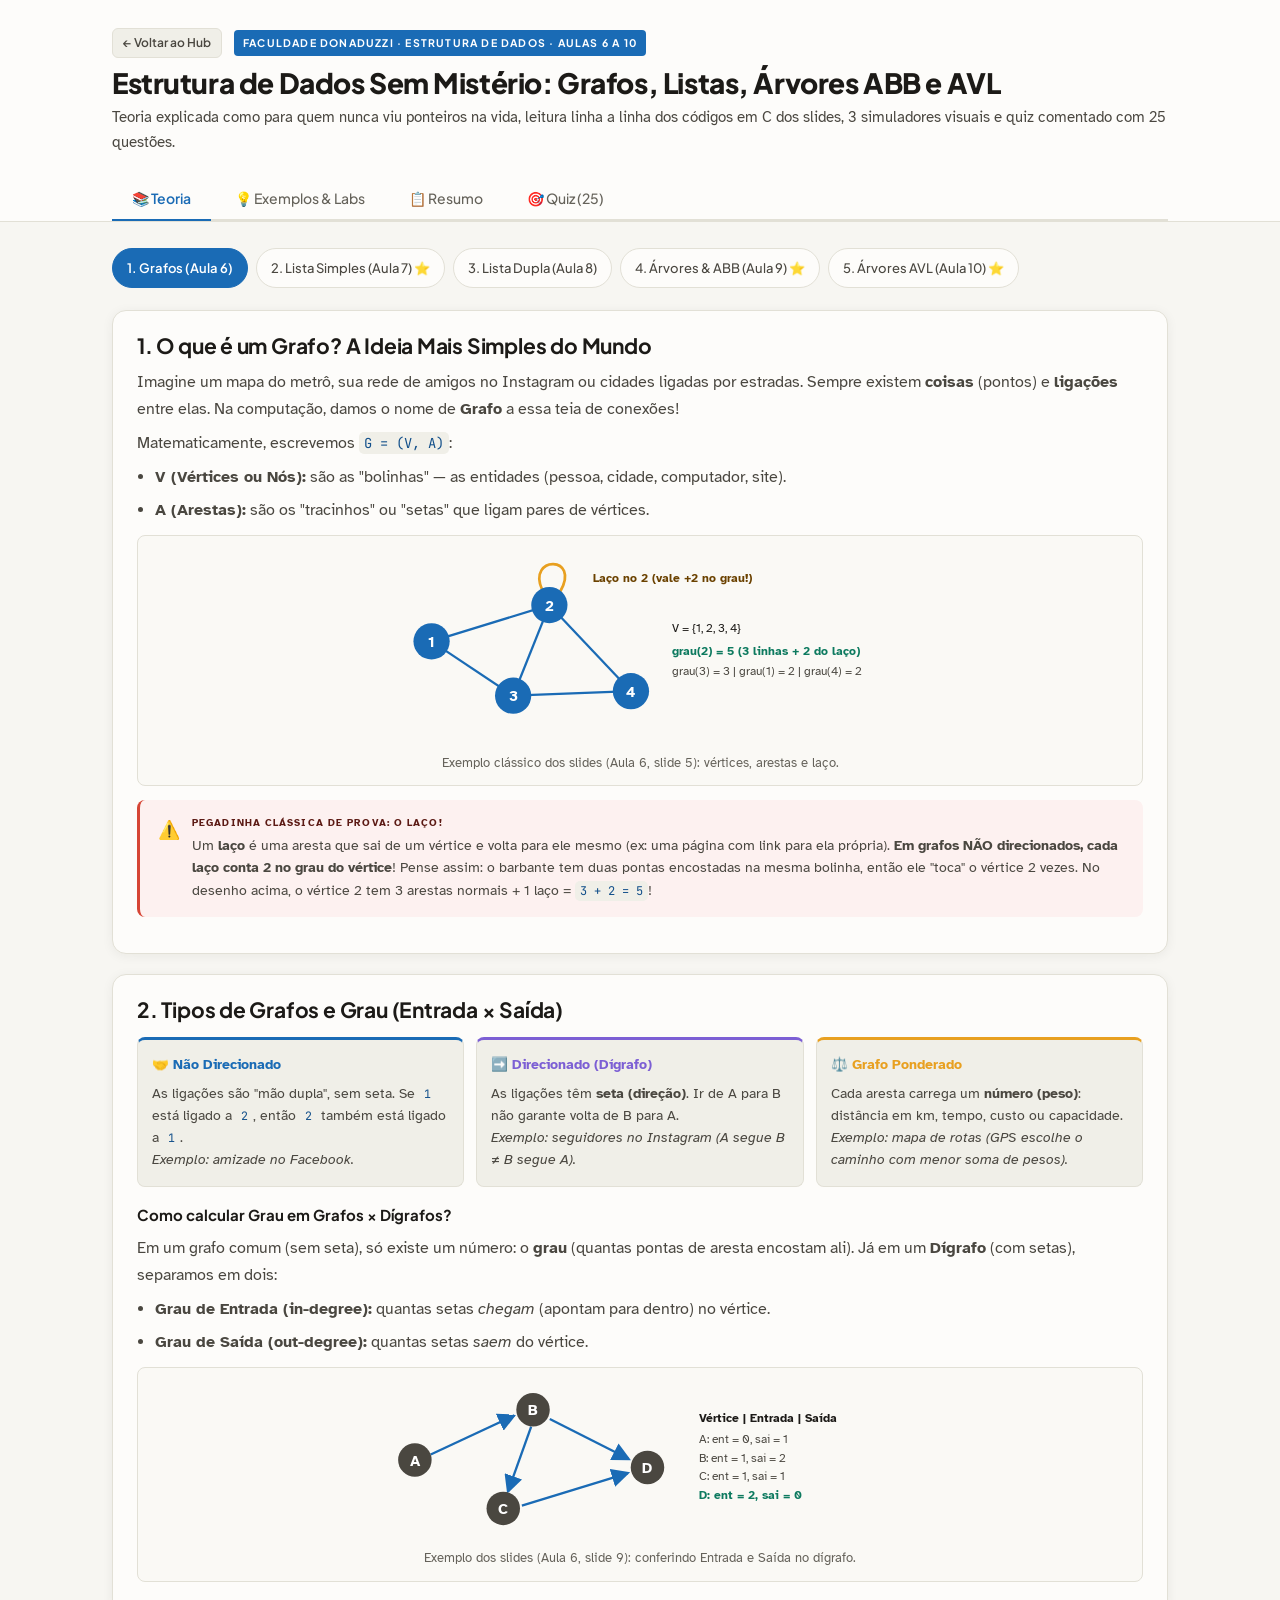
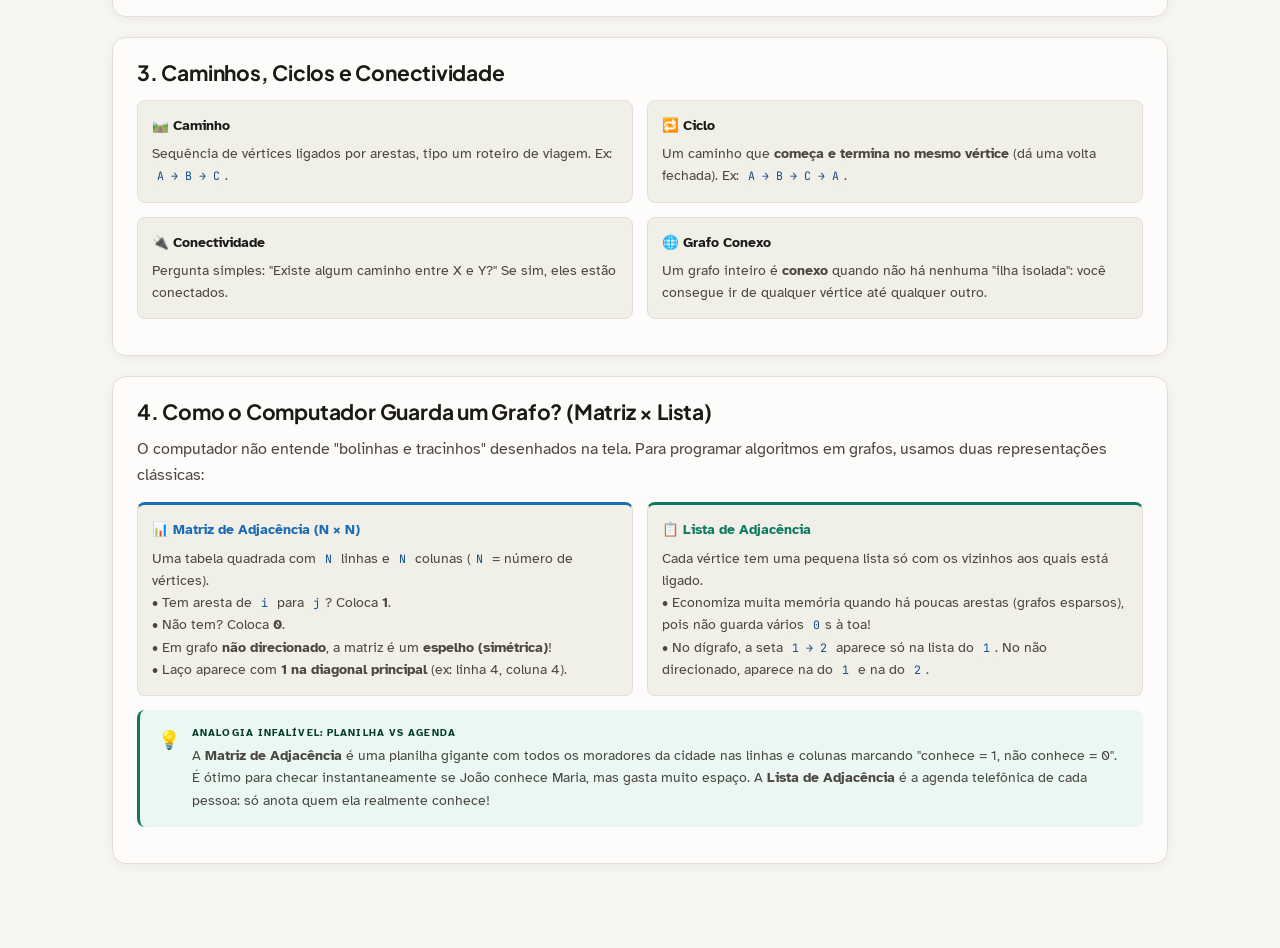
==== disciplinas/estrutura-de-dados.html @ 8c09e822 "Subindo o site" ====
<!doctype html>
<html lang="pt-BR">
  <head>
    <meta charset="UTF-8" />
    <meta name="viewport" content="width=device-width, initial-scale=1.0" />
    <title>Estrutura de Dados — Guia Completo para Prova</title>
    <link
      href="https://fonts.googleapis.com/css2?family=Atkinson+Hyperlegible:ital,wght@0,400;0,700;1,400;1,700&family=JetBrains+Mono:wght@400;500;600&family=Plus+Jakarta+Sans:wght@500;600;700;800&display=swap"
      rel="stylesheet"
    />
    <link rel="stylesheet" href="../assets/css/study-guide.css" />
  </head>
  <body data-lang="c">
    <div class="topbar">
      <div class="header">
        <div class="header-top-row">
          <a class="hub-back" href="../index.html">← Voltar ao Hub</a>
          <div class="header-tag">Faculdade Donaduzzi · Estrutura de Dados · Aulas 6 a 10</div>
        </div>
        <h1>Estrutura de Dados Sem Mistério: Grafos, Listas, Árvores ABB e AVL</h1>
        <p>
          Teoria explicada como para quem nunca viu ponteiros na vida, leitura linha a linha dos códigos em C dos
          slides, 3 simuladores visuais e quiz comentado com 25 questões.
        </p>
      </div>

      <div class="nav-container">
        <nav class="tabs" role="tablist">
          <button class="tab-btn active" onclick="showTab('teoria', this)">📚 Teoria</button>
          <button class="tab-btn" onclick="showTab('exemplos', this)">💡 Exemplos &amp; Labs</button>
          <button class="tab-btn" onclick="showTab('resumo', this)">📋 Resumo</button>
          <button class="tab-btn" onclick="showTab('quiz', this)">🎯 Quiz (25)</button>
        </nav>
      </div>
    </div>

    <div class="container">
      <!-- =================== ABA 1: TEORIA =================== -->
      <div id="teoria" class="tab-panel active">
        <div class="subtabs" id="teoria-subtabs">
          <button class="subtab-btn active" onclick="showSubtab('teoria', 't-grafos', this)">
            1. Grafos (Aula 6)
          </button>
          <button class="subtab-btn" onclick="showSubtab('teoria', 't-lsl', this)">
            2. Lista Simples (Aula 7) ⭐
          </button>
          <button class="subtab-btn" onclick="showSubtab('teoria', 't-lde', this)">
            3. Lista Dupla (Aula 8)
          </button>
          <button class="subtab-btn" onclick="showSubtab('teoria', 't-abb', this)">
            4. Árvores &amp; ABB (Aula 9) ⭐
          </button>
          <button class="subtab-btn" onclick="showSubtab('teoria', 't-avl', this)">
            5. Árvores AVL (Aula 10) ⭐
          </button>
        </div>

        <!-- ========== SUB 1: GRAFOS (AULA 6) ========== -->
        <div id="t-grafos" class="subpanel active">
          <div class="card">
            <h2>1. O que é um Grafo? A Ideia Mais Simples do Mundo</h2>
            <p>
              Imagine um mapa do metrô, sua rede de amigos no Instagram ou cidades ligadas por estradas. Sempre existem
              <strong>coisas</strong> (pontos) e <strong>ligações</strong> entre elas. Na computação, damos o nome de
              <strong>Grafo</strong> a essa teia de conexões!
            </p>
            <p style="margin-top: 8px">
              Matematicamente, escrevemos <code>G = (V, A)</code>:
            </p>
            <ul>
              <li><strong>V (Vértices ou Nós):</strong> são as "bolinhas" — as entidades (pessoa, cidade, computador, site).</li>
              <li><strong>A (Arestas):</strong> são os "tracinhos" ou "setas" que ligam pares de vértices.</li>
            </ul>

            <div class="diagram-wrap">
              <svg viewBox="0 0 640 210" width="580" aria-label="Exemplo de Grafo com laço">
                <!-- Arestas -->
                <line x1="90" y1="103" x2="220" y2="63" stroke="#1a6bb5" stroke-width="2.5" />
                <line x1="90" y1="103" x2="180" y2="163" stroke="#1a6bb5" stroke-width="2.5" />
                <line x1="220" y1="63" x2="180" y2="163" stroke="#1a6bb5" stroke-width="2.5" />
                <line x1="220" y1="63" x2="310" y2="158" stroke="#1a6bb5" stroke-width="2.5" />
                <line x1="180" y1="163" x2="310" y2="158" stroke="#1a6bb5" stroke-width="2.5" />
                <!-- Laço no vértice 2 -->
                <path d="M 212 46 C 195 8, 255 8, 232 48" fill="none" stroke="#e8a020" stroke-width="3" />
                <!-- Nós -->
                <circle cx="90" cy="103" r="20" fill="#1a6bb5" />
                <text x="90" y="109" text-anchor="middle" fill="#fff" font-weight="bold" font-size="16">1</text>

                <circle cx="220" cy="63" r="20" fill="#1a6bb5" />
                <text x="220" y="69" text-anchor="middle" fill="#fff" font-weight="bold" font-size="16">2</text>

                <circle cx="180" cy="163" r="20" fill="#1a6bb5" />
                <text x="180" y="169" text-anchor="middle" fill="#fff" font-weight="bold" font-size="16">3</text>

                <circle cx="310" cy="158" r="20" fill="#1a6bb5" />
                <text x="310" y="164" text-anchor="middle" fill="#fff" font-weight="bold" font-size="16">4</text>

                <!-- Anotações -->
                <text x="268" y="38" fill="#6b4200" font-size="13" font-weight="bold">Laço no 2 (vale +2 no grau!)</text>
                <text x="355" y="93" fill="#1c1a17" font-size="13">V = {1, 2, 3, 4}</text>
                <text x="355" y="118" fill="#0d7a5f" font-size="13" font-weight="bold">grau(2) = 5 (3 linhas + 2 do laço)</text>
                <text x="355" y="140" fill="#4a4740" font-size="13">grau(3) = 3 | grau(1) = 2 | grau(4) = 2</text>
              </svg>
              <div class="diagram-caption">Exemplo clássico dos slides (Aula 6, slide 5): vértices, arestas e laço.</div>
            </div>

            <div class="box box-pegadinha">
              <div class="box-icon">⚠️</div>
              <div class="box-content">
                <div class="box-label">Pegadinha clássica de prova: O Laço!</div>
                <p>
                  Um <strong>laço</strong> é uma aresta que sai de um vértice e volta para ele mesmo (ex: uma página com
                  link para ela própria). <strong>Em grafos NÃO direcionados, cada laço conta 2 no grau do vértice</strong>!
                  Pense assim: o barbante tem duas pontas encostadas na mesma bolinha, então ele "toca" o vértice 2 vezes.
                  No desenho acima, o vértice 2 tem 3 arestas normais + 1 laço = <code>3 + 2 = 5</code>!
                </p>
              </div>
            </div>
          </div>

          <div class="card">
            <h2>2. Tipos de Grafos e Grau (Entrada × Saída)</h2>
            <div class="grid-3">
              <div class="mini-card" style="border-top: 3px solid var(--blue)">
                <h4 style="color: var(--blue)">🤝 Não Direcionado</h4>
                <p>
                  As ligações são "mão dupla", sem seta. Se <code>1</code> está ligado a <code>2</code>, então
                  <code>2</code> também está ligado a <code>1</code>.<br />
                  <em>Exemplo: amizade no Facebook.</em>
                </p>
              </div>
              <div class="mini-card" style="border-top: 3px solid var(--purple)">
                <h4 style="color: var(--purple)">➡️ Direcionado (Dígrafo)</h4>
                <p>
                  As ligações têm <strong>seta (direção)</strong>. Ir de A para B não garante volta de B para A.<br />
                  <em>Exemplo: seguidores no Instagram (A segue B ≠ B segue A).</em>
                </p>
              </div>
              <div class="mini-card" style="border-top: 3px solid var(--amber)">
                <h4 style="color: var(--amber)">⚖️ Grafo Ponderado</h4>
                <p>
                  Cada aresta carrega um <strong>número (peso)</strong>: distância em km, tempo, custo ou capacidade.<br />
                  <em>Exemplo: mapa de rotas (GPS escolhe o caminho com menor soma de pesos).</em>
                </p>
              </div>
            </div>

            <h3>Como calcular Grau em Grafos × Dígrafos?</h3>
            <p>
              Em um grafo comum (sem seta), só existe um número: o <strong>grau</strong> (quantas pontas de aresta encostam ali).
              Já em um <strong>Dígrafo</strong> (com setas), separamos em dois:
            </p>
            <ul>
              <li><strong>Grau de Entrada (in-degree):</strong> quantas setas <em>chegam</em> (apontam para dentro) no vértice.</li>
              <li><strong>Grau de Saída (out-degree):</strong> quantas setas <em>saem</em> do vértice.</li>
            </ul>

            <div class="diagram-wrap">
              <svg viewBox="0 0 575 165" width="535" aria-label="Dígrafo com grau de entrada e saída">
                <defs>
                  <marker id="arr" markerWidth="8" markerHeight="8" refX="7" refY="4" orient="auto">
                    <path d="M0,0 L8,4 L0,8 z" fill="#1a6bb5" />
                  </marker>
                </defs>
                <line x1="62" y1="80" x2="152" y2="38" stroke="#1a6bb5" stroke-width="2.5" marker-end="url(#arr)" />
                <line x1="170" y1="50" x2="145" y2="120" stroke="#1a6bb5" stroke-width="2.5" marker-end="url(#arr)" />
                <line x1="190" y1="42" x2="275" y2="85" stroke="#1a6bb5" stroke-width="2.5" marker-end="url(#arr)" />
                <line x1="160" y1="135" x2="274" y2="100" stroke="#1a6bb5" stroke-width="2.5" marker-end="url(#arr)" />

                <circle cx="45" cy="86" r="18" fill="#4a4740" />
                <text x="45" y="92" text-anchor="middle" fill="#fff" font-weight="bold">A</text>
                <circle cx="172" cy="32" r="18" fill="#4a4740" />
                <text x="172" y="38" text-anchor="middle" fill="#fff" font-weight="bold">B</text>
                <circle cx="140" cy="138" r="18" fill="#4a4740" />
                <text x="140" y="144" text-anchor="middle" fill="#fff" font-weight="bold">C</text>
                <circle cx="295" cy="94" r="18" fill="#4a4740" />
                <text x="295" y="100" text-anchor="middle" fill="#fff" font-weight="bold">D</text>

                <text x="350" y="45" font-size="13" font-weight="bold" fill="#1c1a17">Vértice | Entrada | Saída</text>
                <text x="350" y="68" font-size="13" fill="#4a4740">A: ent = 0, sai = 1</text>
                <text x="350" y="88" font-size="13" fill="#4a4740">B: ent = 1, sai = 2</text>
                <text x="350" y="108" font-size="13" fill="#4a4740">C: ent = 1, sai = 1</text>
                <text x="350" y="128" font-size="13" fill="#0d7a5f" font-weight="bold">D: ent = 2, sai = 0</text>
              </svg>
              <div class="diagram-caption">Exemplo dos slides (Aula 6, slide 9): conferindo Entrada e Saída no dígrafo.</div>
            </div>
          </div>

          <div class="card">
            <h2>3. Caminhos, Ciclos e Conectividade</h2>
            <div class="grid-2">
              <div class="mini-card">
                <h4>🛤️ Caminho</h4>
                <p>Sequência de vértices ligados por arestas, tipo um roteiro de viagem. Ex: <code>A → B → C</code>.</p>
              </div>
              <div class="mini-card">
                <h4>🔁 Ciclo</h4>
                <p>Um caminho que <strong>começa e termina no mesmo vértice</strong> (dá uma volta fechada). Ex: <code>A → B → C → A</code>.</p>
              </div>
              <div class="mini-card">
                <h4>🔌 Conectividade</h4>
                <p>Pergunta simples: "Existe algum caminho entre X e Y?" Se sim, eles estão conectados.</p>
              </div>
              <div class="mini-card">
                <h4>🌐 Grafo Conexo</h4>
                <p>Um grafo inteiro é <strong>conexo</strong> quando não há nenhuma "ilha isolada": você consegue ir de qualquer vértice até qualquer outro.</p>
              </div>
            </div>
          </div>

          <div class="card">
            <h2>4. Como o Computador Guarda um Grafo? (Matriz × Lista)</h2>
            <p>
              O computador não entende "bolinhas e tracinhos" desenhados na tela. Para programar algoritmos em grafos,
              usamos duas representações clássicas:
            </p>

            <div class="grid-2">
              <div class="mini-card" style="border-top: 3px solid var(--blue)">
                <h4 style="color: var(--blue)">📊 Matriz de Adjacência (N × N)</h4>
                <p>
                  Uma tabela quadrada com <code>N</code> linhas e <code>N</code> colunas (<code>N</code> = número de vértices).<br />
                  • Tem aresta de <code>i</code> para <code>j</code>? Coloca <strong>1</strong>.<br />
                  • Não tem? Coloca <strong>0</strong>.<br />
                  • Em grafo <strong>não direcionado</strong>, a matriz é um <strong>espelho (simétrica)</strong>!<br />
                  • Laço aparece com <strong>1 na diagonal principal</strong> (ex: linha 4, coluna 4).
                </p>
              </div>
              <div class="mini-card" style="border-top: 3px solid var(--green)">
                <h4 style="color: var(--green)">📋 Lista de Adjacência</h4>
                <p>
                  Cada vértice tem uma pequena lista só com os vizinhos aos quais está ligado.<br />
                  • Economiza muita memória quando há poucas arestas (grafos esparsos), pois não guarda vários <code>0</code>s à toa!<br />
                  • No dígrafo, a seta <code>1 → 2</code> aparece só na lista do <code>1</code>. No não direcionado, aparece na do <code>1</code> e na do <code>2</code>.
                </p>
              </div>
            </div>

            <div class="box box-analogia">
              <div class="box-icon">💡</div>
              <div class="box-content">
                <div class="box-label">Analogia infalível: Planilha vs Agenda</div>
                <p>
                  A <strong>Matriz de Adjacência</strong> é uma planilha gigante com todos os moradores da cidade nas linhas
                  e colunas marcando "conhece = 1, não conhece = 0". É ótimo para checar instantaneamente se João conhece Maria,
                  mas gasta muito espaço. A <strong>Lista de Adjacência</strong> é a agenda telefônica de cada pessoa: só anota
                  quem ela realmente conhece!
                </p>
              </div>
            </div>
          </div>
        </div>

        <!-- ========== SUB 2: LISTA SIMPLES (AULA 7) ========== -->
        <div id="t-lsl" class="subpanel">
          <div class="card">
            <h2>1. Por que não usar apenas Vetores?</h2>
            <p>
              Um <strong>vetor (array)</strong> é como uma fileira de cadeiras numeradas e coladas no cinema: você acessa
              a cadeira 50 instantaneamente (<code>O(1)</code>), mas se quiser enfiar alguém no meio ou a sala lotar, tem que
              empurrar todo mundo ou mudar a turma toda de sala!
            </p>
            <p style="margin-top: 8px">
              A <strong>Lista Simplesmente Encadeada (LSL)</strong> é como uma <strong>caça ao tesouro</strong>: cada pista
              (<strong>nó</strong>) fica em qualquer lugar da memória, guarda um valor (<code>dado</code>) e o endereço
              (<code>prox</code>) de onde está a próxima pista!
            </p>

            <div class="box box-conceito">
              <div class="box-icon">📌</div>
              <div class="box-content">
                <div class="box-label">Regra de Ouro da LSL</div>
                <p>
                  • <code>head</code> <strong>NÃO é um nó</strong>! Ele é só uma variável ponteiro que guarda o endereço do 1º nó (ou <code>NULL</code> se a lista está vazia).<br />
                  • O último nó da lista sempre aponta para <code>NULL</code> (sinal de "acabou a lista!").<br />
                  • Não existe índice <code>lista[3]</code>! Para chegar no 4º item, você precisa caminhar a partir do <code>head</code>.
                </p>
              </div>
            </div>
          </div>

          <div class="card">
            <h2>2. Lendo o Código em C Sem Medo (Ponteiros, <code>-&gt;</code> e <code>No**</code>)</h2>
            <p>
              Na prova você precisa <strong>entender o que o código C faz</strong>. Guarde apenas 3 símbolos que resolvem 90% das questões:
            </p>
            <ul>
              <li><code>No* p</code>: "<code>p</code> guarda um endereço de memória de um Nó".</li>
              <li><code>p-&gt;dado</code>: "vá até o nó onde <code>p</code> aponta e pegue o campo <code>dado</code>" (a setinha substitui <code>(*p).dado</code>).</li>
              <li><code>No** headRef</code>: "ponteiro para o ponteiro <code>head</code>". Usamos <code>No**</code> quando a função precisa <strong>mudar quem é o primeiro nó da lista</strong> lá no <code>main()</code> (ex: inserir ou remover no início). Dentro da função, <code>*headRef</code> significa "o <code>head</code> original"!</li>
            </ul>

            <h3>Estrutura do Nó e Criação Dinâmica</h3>
            <pre class="code-block"><code>typedef struct No {
    int dado;          // Informação guardada no nó
    struct No* prox;   // Endereço do próximo nó (ou NULL)
} No;

No* criaNo(int valor) {
    No* novo = malloc(sizeof(No)); // Pede memória do tamanho de 1 Nó
    if (novo == NULL) {            // Sempre checar se o malloc falhou!
        perror("malloc falhou");
        exit(EXIT_FAILURE);
    }
    novo->dado = valor;
    novo->prox = NULL;             // Nasce solteiro (sem próximo)
    return novo;
}</code></pre>
          </div>

          <div class="card">
            <h2>3. Inserções na LSL (Início, Fim, Posição e Ordenada)</h2>

            <h3>A) Inserir no Início — <code>O(1)</code></h3>
            <pre class="code-block"><code>void insereInicio(No** headRef, int valor) {
    No* novo = criaNo(valor);
    novo->prox = *headRef; // 1º: o novo aponta para o antigo primeiro
    *headRef = novo;       // 2º: o head passa a apontar para o novo
}</code></pre>
            <div class="box box-pegadinha">
              <div class="box-icon">⚠️</div>
              <div class="box-content">
                <div class="box-label">Pegadinha da ordem das linhas!</div>
                <p>
                  E se você inverter e fizer <code>*headRef = novo;</code> antes? Você <strong>perde para sempre a referência</strong>
                  do restante da lista (vira vazamento de memória e <code>novo->prox</code> aponta para si mesmo!). Lembre do lema:
                  <strong>"Primeiro segura a frente, depois solta atrás"</strong>.
                </p>
              </div>
            </div>

            <h3>B) Inserir no Fim — <code>O(n)</code></h3>
            <pre class="code-block"><code>void insereFim(No** headRef, int valor) {
    No* novo = criaNo(valor);
    if (*headRef == NULL) {    // Caso 1: lista vazia -> novo vira o 1º!
        *headRef = novo;
        return;
    }
    No* aux = *headRef;        // Caso 2: começa no head e anda...
    while (aux->prox != NULL) { // ...até o ÚLTIMO nó (cujo prox é NULL)
        aux = aux->prox;
    }
    aux->prox = novo;          // Último nó passa a apontar para o novo
}</code></pre>
            <p>
              <em>Por que custa <code>O(n)</code>?</em> Porque em lista simples sem ponteiro de cauda (<code>tail</code>),
              temos que caminhar nó por nó até achar quem tem <code>prox == NULL</code>.
            </p>

            <h3>C) Inserir em Posição Específica e Inserção Ordenada</h3>
            <pre class="code-block"><code>// Inserção Ordenada (lista crescente) — O(n)
void insereOrdenado(No** headRef, int valor) {
    No* novo = criaNo(valor);
    if (*headRef == NULL || valor &lt; (*headRef)->dado) {
        novo->prox = *headRef; // Entra logo no começo
        *headRef = novo;
        return;
    }
    No* aux = *headRef;
    while (aux->prox != NULL && aux->prox->dado &lt; valor) {
        aux = aux->prox; // Para ANTES do primeiro nó maior ou igual a valor
    }
    novo->prox = aux->prox; // Primeiro preserva a frente!
    aux->prox = novo;       // Depois encaixa atrás!
}</code></pre>
          </div>

          <div class="card">
            <h2>4. Busca, Impressão, Remoções e Destruição (<code>free</code>)</h2>

            <div class="grid-2">
              <div class="mini-card">
                <h4>🔍 Busca e Impressão — <code>O(n)</code></h4>
                <pre class="code-block"><code>No* busca(No* head, int valor) {
    No* aux = head;
    while (aux != NULL) {
        if (aux->dado == valor) return aux;
        aux = aux->prox;
    }
    return NULL; // Não encontrou
}</code></pre>
                <p>Note que <code>busca</code> e <code>imprime(const No* head)</code> usam só <code>No*</code> (1 asterisco), porque não mudam quem é o <code>head</code>!</p>
              </div>

              <div class="mini-card">
                <h4>🧹 Destruição (Evitar Memory Leak!)</h4>
                <pre class="code-block"><code>void destroi(No** headRef) {
    No* atual = *headRef;
    while (atual != NULL) {
        No* proximo = atual->prox; // Salva antes!
        free(atual);
        atual = proximo;
    }
    *headRef = NULL; // Lista volta a ficar vazia
}</code></pre>
                <p>Se der <code>free(atual)</code> antes de salvar <code>atual->prox</code>, ocorre o erro grave <strong>use-after-free</strong>!</p>
              </div>
            </div>

            <h3>As 3 Remoções da LSL (Leia com atenção!)</h3>
            <pre class="code-block"><code>// 1. Remover do Início — O(1)
void removeInicio(No** headRef) {
    if (*headRef == NULL) return;   // Lista vazia
    No* temp = *headRef;            // Guarda para dar free depois
    *headRef = (*headRef)->prox;    // Head pula para o 2º nó
    free(temp);
}

// 2. Remover do Fim — O(n)
void removeFim(No** headRef) {
    if (*headRef == NULL) return;
    if ((*headRef)->prox == NULL) { // Caso especial: só 1 nó!
        free(*headRef);
        *headRef = NULL;
        return;
    }
    No* aux = *headRef;
    while (aux->prox->prox != NULL) { // PARA NO PENÚLTIMO!
        aux = aux->prox;
    }
    free(aux->prox);                // Libera o último
    aux->prox = NULL;               // Penúltimo vira o novo último
}

// 3. Remover por Valor — O(n)
void removeValor(No** headRef, int valor) {
    if (*headRef == NULL) return;
    if ((*headRef)->dado == valor) { removeInicio(headRef); return; }
    No* aux = *headRef;
    while (aux->prox != NULL && aux->prox->dado != valor) {
        aux = aux->prox; // Para no nó ANTERIOR ao alvo
    }
    if (aux->prox == NULL) return;  // Valor não encontrado
    No* temp = aux->prox;           // Nó a remover
    aux->prox = temp->prox;         // "Pula" o nó removido
    free(temp);
}</code></pre>

            <div class="box box-dica">
              <div class="box-icon">🧠</div>
              <div class="box-content">
                <div class="box-label">Por que <code>removeFim</code> usa <code>aux-&gt;prox-&gt;prox != NULL</code>?</div>
                <p>
                  Porque na LSL só olhamos para frente! Se você parar no último nó e der <code>free</code> nele, o nó
                  anterior fica apontando para um endereço fantasma (lixo). Parando no <strong>penúltimo</strong>, você
                  apaga o próximo (<code>free(aux-&gt;prox)</code>) e fecha a lista com <code>aux-&gt;prox = NULL;</code>!
                </p>
              </div>
            </div>
          </div>
        </div>

        <!-- ========== SUB 3: LISTA DUPLA (AULA 8) ========== -->
        <div id="t-lde" class="subpanel">
          <div class="card">
            <h2>1. Lista Duplamente Encadeada (LDE / LDL): Mão Dupla!</h2>
            <p>
              Na Lista Simples, você só anda para frente — é como um trem onde cada vagão só sabe qual é o vagão de trás,
              nunca o da frente. Na <strong>Lista Duplamente Encadeada</strong>, cada nó tem <strong>dois ponteiros</strong>:
              <code>ant</code> (anterior) e <code>prox</code> (próximo). Agora dá para ir e voltar!
            </p>
            <p style="margin-top: 8px">
              Além disso, nos slides da Aula 8 usamos uma <code>struct Lista</code> (um "painel de controle") que guarda
              os dois extremos (<code>ini</code> e <code>fim</code>) e o contador <code>n</code>!
            </p>

            <div class="grid-2">
              <div class="mini-card">
                <h4>🧱 Estrutura do Nó</h4>
                <pre class="code-block"><code>typedef struct No {
    int dado;
    struct No* ant;  // ponteiro p/ anterior
    struct No* prox; // ponteiro p/ próximo
} No;</code></pre>
                <p>Primeiro nó tem <code>ant = NULL</code>. Último nó tem <code>prox = NULL</code>.</p>
              </div>
              <div class="mini-card">
                <h4>🎛️ Estrutura Descritora da Lista</h4>
                <pre class="code-block"><code>typedef struct {
    No* ini; // primeiro elemento
    No* fim; // último elemento
    int n;   // quantidade de nós
} Lista;</code></pre>
                <p>Com <code>fim</code> guardado, inserir e remover no final também viram <code>O(1)</code>!</p>
              </div>
            </div>

            <div class="box box-analogia">
              <div class="box-icon">🎵</div>
              <div class="box-content">
                <div class="box-label">Aplicações Reais que Caem na Prova</div>
                <p>
                  • <strong>Botões Desfazer / Refazer (Ctrl+Z / Ctrl+Y)</strong> em editores de texto.<br />
                  • <strong>Histórico do navegador</strong> (botões Voltar e Avançar).<br />
                  • <strong>Playlists de música</strong> (próxima faixa / faixa anterior).<br />
                  • <strong>LRU Cache</strong> (cache dos itens menos recentemente usados).
                </p>
              </div>
            </div>
          </div>

          <div class="card">
            <h2>2. Criação, Inserção no Início e Inserção no Fim</h2>
            <pre class="code-block"><code>Lista* criaLista() {
    Lista* L = malloc(sizeof(Lista));
    if (L == NULL) { perror("Falha ao criar lista"); exit(EXIT_FAILURE); }
    L->ini = L->fim = NULL;
    L->n = 0;
    return L;
}

void insereInicio(Lista* L, int valor) {
    No* novo = malloc(sizeof(No));
    novo->dado = valor;
    novo->ant = NULL;
    novo->prox = L->ini;      // Aponta para o antigo primeiro
    if (L->ini != NULL)       // Se a lista NÃO estava vazia...
        L->ini->ant = novo;   // ...o antigo primeiro aponta de volta p/ novo!
    else
        L->fim = novo;        // Se estava vazia, fim também é o novo!
    L->ini = novo;
    L->n++;
}

void insereFim(Lista* L, int valor) {
    No* novo = malloc(sizeof(No));
    novo->dado = valor;
    novo->prox = NULL;
    novo->ant = L->fim;       // Aponta para trás (antigo último)
    if (L->fim != NULL)       // Se a lista NÃO estava vazia...
        L->fim->prox = novo;  // ...antigo último aponta p/ frente (novo)!
    else
        L->ini = novo;        // Se estava vazia, ini também é o novo!
    L->fim = novo;
    L->n++;
}</code></pre>

            <div class="box box-pegadinha">
              <div class="box-icon">⚠️</div>
              <div class="box-content">
                <div class="box-label">Atenção aos 4 erros mais comuns em LDE!</div>
                <ul>
                  <li><strong>Esquecer de atualizar os dois ponteiros</strong> (<code>ant</code> e <code>prox</code>) — o caminho de ida funciona e o de volta quebra!</li>
                  <li><strong>Esquecer o caso de lista vazia / nó único</strong>: ao inserir o 1º nó, <code>ini</code> e <code>fim</code> devem apontar para ele; ao remover o último restante, ambos devem virar <code>NULL</code>.</li>
                  <li><strong>Não inicializar</strong> a lista (<code>ini = fim = NULL, n = 0</code>) ou acessar memória já liberada.</li>
                  <li><strong>Esquecer de atualizar <code>L-&gt;n</code></strong> (<code>n++</code> ao inserir, <code>n--</code> ao remover).</li>
                </ul>
              </div>
            </div>
          </div>

          <div class="card">
            <h2>3. Casos Especiais, Complexidade e Comparação Geral</h2>
            <div class="grid-2">
              <div class="mini-card">
                <h4>✂️ Remoção no Início × Fim</h4>
                <p>
                  • <strong>Remoção no início:</strong> <code>ini = ini-&gt;prox;</code> (se ainda houver nó, o novo <code>ini-&gt;ant = NULL</code>; se ficou vazia, <code>fim = NULL</code>).<br />
                  • <strong>Remoção no fim:</strong> <code>fim = fim-&gt;ant;</code> (se ainda houver nó, o novo <code>fim-&gt;prox = NULL</code>; se ficou vazia, <code>ini = NULL</code>).<br />
                  • <strong>Nó conhecido no meio:</strong> tendo o ponteiro <code>p</code> do nó, basta fazer <code>p-&gt;ant-&gt;prox = p-&gt;prox</code> e <code>p-&gt;prox-&gt;ant = p-&gt;ant</code> em <code>O(1)</code>!
                </p>
              </div>
              <div class="mini-card">
                <h4>⚖️ Vantagens × Desvantagens</h4>
                <p>
                  <strong>Vantagens:</strong> percorre nos dois sentidos; inserções/remoções nos extremos em <code>O(1)</code>; facilita remover nó no meio.<br />
                  <strong>Desvantagens:</strong> gasta mais memória (2 ponteiros por nó em vez de 1) e exige mais cuidado na atualização dos ponteiros.
                </p>
              </div>
            </div>

            <div class="table-scroll">
              <table class="resumo-table">
                <thead>
                  <tr>
                    <th>Estrutura</th>
                    <th>Direção</th>
                    <th>Memória</th>
                    <th>Inserção (extremo)</th>
                    <th>Busca</th>
                  </tr>
                </thead>
                <tbody>
                  <tr>
                    <td><strong>Vetor</strong></td>
                    <td>Unidirecional</td>
                    <td>Contígua</td>
                    <td><code>O(n)</code> (desloca itens)</td>
                    <td><code>O(1)</code> (por índice)</td>
                  </tr>
                  <tr>
                    <td><strong>Lista Simples (LSL)</strong></td>
                    <td>Unidirecional (<code>prox</code>)</td>
                    <td>Dinâmica</td>
                    <td><code>O(1)</code> no início / <code>O(n)</code> no fim*</td>
                    <td><code>O(n)</code></td>
                  </tr>
                  <tr>
                    <td><strong>Lista Dupla (LDE)</strong></td>
                    <td>Bidirecional (<code>ant</code>, <code>prox</code>)</td>
                    <td>Dinâmica</td>
                    <td><code>O(1)</code> início e fim (com <code>ini/fim</code>)</td>
                    <td><code>O(n)</code></td>
                  </tr>
                </tbody>
              </table>
            </div>
            <p style="font-size: 13px; color: var(--text3)">
              *Na LSL sem ponteiro para cauda, inserir/remover no fim custa <code>O(n)</code>. Na LDE com <code>ini</code> e <code>fim</code>, ambos custam <code>O(1)</code>!
            </p>
          </div>
        </div>

        <!-- ========== SUB 4: ÁRVORES & ABB (AULA 9) ========== -->
        <div id="t-abb" class="subpanel">
          <div class="card">
            <h2>1. O que é uma Árvore? (De Cabeça para Baixo!)</h2>
            <p>
              Listas, Pilhas e Filas são estruturas <strong>lineares</strong> (um item atrás do outro, tipo fila do pão).
              Já uma <strong>Árvore</strong> é uma estrutura <strong>não linear</strong> usada para mostrar <strong>hierarquia</strong>:
              pastas dentro de pastas no Windows, organograma de uma empresa (CEO → Gerentes → Funcionários) ou árvore genealógica.
            </p>
            <p style="margin-top: 8px">
              Na computação, as árvores crescem <strong>de cima para baixo</strong>: a <strong>Raiz</strong> fica no topo e as
              <strong>Folhas</strong> ficam lá embaixo!
            </p>

            <div class="grid-2">
              <div class="mini-card">
                <h4>📖 Vocabulário Essencial</h4>
                <ul>
                  <li><strong>Raiz:</strong> o nó do topo (único nó que não tem pai). Fica no <strong>Nível 0</strong>.</li>
                  <li><strong>Pai / Filho:</strong> ligação direta de cima (pai) para baixo (filho).</li>
                  <li><strong>Folha (terminal):</strong> nó que <strong>não tem filhos</strong> (grau 0).</li>
                  <li><strong>Subárvore:</strong> qualquer filho junto com tudo o que está abaixo dele.</li>
                  <li><strong>Grau de um nó:</strong> quantos filhos ele tem. <strong>Grau da árvore:</strong> o maior grau entre os nós.</li>
                </ul>
              </div>
              <div class="mini-card">
                <h4>📏 Propriedades Obrigatórias</h4>
                <ul>
                  <li><strong>Conexo:</strong> existe um único caminho entre quaisquer dois nós.</li>
                  <li><strong>Acíclico:</strong> NÃO tem ciclos (não dá para andar e voltar a um nó já visitado).</li>
                  <li><strong>Hierárquico:</strong> todo nó (exceto a raiz) tem <strong>exatamente 1 pai</strong>.</li>
                  <li><strong>Nível:</strong> distância em arestas até a raiz (Raiz = nível 0; filhos da raiz = nível 1...).</li>
                </ul>
              </div>
            </div>

            <h3>Tipos de Árvore Binária (No máximo 2 filhos: Esq e Dir)</h3>
            <div class="grid-3">
              <div class="mini-card" style="border-top: 3px solid var(--blue)">
                <h4>Estritamente Binária</h4>
                <p>Cada nó tem <strong>0 ou 2 filhos</strong> (nunca apenas 1 filho!).</p>
              </div>
              <div class="mini-card" style="border-top: 3px solid var(--green)">
                <h4>Binária Completa</h4>
                <p>Todos os nós folha estão exatamente no <strong>mesmo nível</strong> (cheia até o último andar).</p>
              </div>
              <div class="mini-card" style="border-top: 3px solid var(--purple)">
                <h4>Quase Completa</h4>
                <p>A diferença de altura entre as subárvores é no máximo <strong>1</strong> (<code>≤ 1</code>).</p>
              </div>
            </div>
          </div>

          <div class="card">
            <h2>2. Os 3 Percursos Clássicos (Cai Demais na Prova!)</h2>
            <p>
              Para ler todos os nós de uma árvore binária, usamos 3 ordens diferentes. O segredo para nunca mais errar
              é olhar para a posição da palavra <strong>R (Raiz)</strong> na sigla:
            </p>
            <ul>
              <li><strong>Pré-ordem (R-E-D):</strong> visita a <strong>Raiz primeiro</strong>, depois Esquerda, depois Direita. <em>(Bom para imprimir o formato/clonar a árvore).</em></li>
              <li><strong>In-ordem / Em-ordem (E-R-D):</strong> visita a Esquerda, depois a <strong>Raiz no meio</strong>, depois Direita. <em>(Em uma ABB, imprime todos os números em <strong>ordem crescente</strong>!).</em></li>
              <li><strong>Pós-ordem (E-D-R):</strong> visita Esquerda, depois Direita, e a <strong>Raiz por último</strong>. <em>(Ideal para <code>free</code>/liberar memória: apaga os filhos antes de apagar o pai!).</em></li>
            </ul>

            <div class="diagram-wrap">
              <svg viewBox="0 0 600 225" width="555" aria-label="Exemplo de árvore para percursos RED, ERD e EDR">
                <!-- Arestas -->
                <line x1="200" y1="35" x2="115" y2="85" stroke="#1a6bb5" stroke-width="2" />
                <line x1="200" y1="35" x2="295" y2="85" stroke="#1a6bb5" stroke-width="2" />
                <line x1="115" y1="85" x2="65" y2="140" stroke="#1a6bb5" stroke-width="2" />
                <line x1="115" y1="85" x2="165" y2="140" stroke="#1a6bb5" stroke-width="2" />
                <line x1="165" y1="140" x2="130" y2="195" stroke="#1a6bb5" stroke-width="2" />
                <line x1="165" y1="140" x2="200" y2="195" stroke="#1a6bb5" stroke-width="2" />
                <line x1="295" y1="85" x2="345" y2="140" stroke="#1a6bb5" stroke-width="2" />
                <line x1="345" y1="140" x2="305" y2="195" stroke="#1a6bb5" stroke-width="2" />

                <!-- Nós -->
                <g font-weight="bold" font-size="14" text-anchor="middle">
                  <circle cx="200" cy="35" r="16" fill="#1a6bb5" /><text x="200" y="40" fill="#fff">F</text>
                  <circle cx="115" cy="85" r="16" fill="#1a6bb5" /><text x="115" y="90" fill="#fff">B</text>
                  <circle cx="295" cy="85" r="16" fill="#1a6bb5" /><text x="295" y="90" fill="#fff">G</text>
                  <circle cx="65" cy="140" r="16" fill="#0d7a5f" /><text x="65" y="145" fill="#fff">A</text>
                  <circle cx="165" cy="140" r="16" fill="#1a6bb5" /><text x="165" y="145" fill="#fff">D</text>
                  <circle cx="345" cy="140" r="16" fill="#1a6bb5" /><text x="345" y="145" fill="#fff">I</text>
                  <circle cx="130" cy="195" r="16" fill="#0d7a5f" /><text x="130" y="200" fill="#fff">C</text>
                  <circle cx="200" cy="195" r="16" fill="#0d7a5f" /><text x="200" y="200" fill="#fff">E</text>
                  <circle cx="305" cy="195" r="16" fill="#0d7a5f" /><text x="305" y="200" fill="#fff">H</text>
                </g>

                <text x="385" y="60" font-size="13" font-weight="bold" fill="#1a6bb5">Pré-ordem (RED):</text>
                <text x="385" y="79" font-size="13" fill="#1c1a17">F, B, A, D, C, E, G, I, H</text>

                <text x="385" y="114" font-size="13" font-weight="bold" fill="#0d7a5f">In-ordem (ERD):</text>
                <text x="385" y="133" font-size="13" fill="#1c1a17">A, B, C, D, E, F, G, H, I</text>

                <text x="385" y="168" font-size="13" font-weight="bold" fill="#7c5fd4">Pós-ordem (EDR):</text>
                <text x="385" y="187" font-size="13" fill="#1c1a17">A, C, E, D, B, H, I, G, F</text>
              </svg>
              <div class="diagram-caption">Árvore exata dos slides (Aula 9, slides 19–21). Verde = folhas.</div>
            </div>

            <div class="box box-dica">
              <div class="box-icon">✨</div>
              <div class="box-content">
                <div class="box-label">Macete visual para fazer qualquer percurso no papel!</div>
                <p>
                  Imagine contornar a árvore por fora, começando no topo da raiz e descendo pela esquerda:<br />
                  • <strong>Pré-ordem:</strong> anote a letra na <strong>1ª vez</strong> que passar pelo lado <strong>esquerdo</strong> da bolinha.<br />
                  • <strong>In-ordem:</strong> anote a letra quando passar <strong>por baixo</strong> da bolinha.<br />
                  • <strong>Pós-ordem:</strong> anote a letra quando subir pelo lado <strong>direito</strong> da bolinha (saindo dela).
                </p>
              </div>
            </div>
          </div>

          <div class="card">
            <h2>3. Árvore Binária de Busca (ABB / BST)</h2>
            <p>
              Uma árvore binária comum não tem regra de onde guardar os números. A <strong>ABB</strong> coloca ordem na casa
              usando uma única regra sagrada (<strong>Invariante de Ordem</strong>):
            </p>
            <div class="box box-conceito">
              <div class="box-icon">🧭</div>
              <div class="box-content">
                <div class="box-label">Regra da ABB para todo nó X</div>
                <p>
                  • Tudo na subárvore <strong>esquerda</strong> é <strong>menor</strong> que <code>X</code> (<code>&lt; X</code>).<br />
                  • Tudo na subárvore <strong>direita</strong> é <strong>maior</strong> que <code>X</code> (<code>&gt; X</code>).<br />
                  • Política desta disciplina para duplicados: <strong>não inserir</strong> (ignora e avisa).
                </p>
              </div>
            </div>

            <p>
              <strong>Por que isso é mágico?</strong> Porque buscar um valor custa <code>O(h)</code> (onde <code>h</code> é a altura).
              Se a árvore estiver bem distribuída ("saudável"), <code>h ≈ log₂(n)</code> — para 1 milhão de dados, você acha em ~20 comparações!
              <strong>Porém</strong>, se você inserir dados já ordenados (<code>10, 20, 30, 40, 50</code>), tudo vai sempre para a direita:
              a árvore vira uma fila torta (<strong>árvore degenerada</strong>) e a busca cai para <code>O(n)</code>! <em>(É exatamente esse problema que a AVL resolve na Aula 10!)</em>
            </p>

            <h3>Como funciona a Remoção na ABB (Os 3 Casos + Predecessor)</h3>
            <p>
              Tirar uma folha é fácil; tirar um nó no meio que tem dois filhos exige cuidado para não quebrar a regra da ABB.
              Nos slides da professora (Aula 9, slides 35–39), adotamos o <strong>Predecessor (máximo da subárvore esquerda)</strong>:
            </p>
            <ol>
              <li><strong>Nó Folha (0 filhos):</strong> desconecta do pai e dá <code>free</code>.</li>
              <li><strong>Nó com 1 filho:</strong> "pula o nó" — o pai aponta direto para o único filho dele e dá <code>free</code> no removido.</li>
              <li><strong>Nó com 2 filhos:</strong> encontra o <strong>Predecessor</strong> (<code>maximo(r-&gt;esq)</code>, ou seja, dá 1 passo para a esquerda e depois vai tudo para a direita até <code>NULL</code>), <strong>copia</strong> a chave dele para o nó <code>r</code>, e depois <strong>remove o nó original do predecessor</strong> na subárvore esquerda!</li>
            </ol>

            <pre class="code-block"><code>// Lógica da remoção recursiva (Aula 9, slide 39)
No* removeRec(No* r, int k) {
    if (r == NULL) return NULL;                       // Não achou
    if (k &lt; r->chave)      r->esq = removeRec(r->esq, k);
    else if (k &gt; r->chave) r->dir = removeRec(r->dir, k);
    else {                                            // Achou o nó r!
        if (r->esq == NULL) {                         // 0 ou 1 filho (à direita)
            No* aux = r->dir; free(r); return aux;
        }
        if (r->dir == NULL) {                         // 1 filho (à esquerda)
            No* aux = r->esq; free(r); return aux;
        }
        // 2 filhos: usa PREDECESSOR (maior da subárvore esquerda)
        No* p = maximo(r->esq);                       // Navega à direita até NULL
        r->chave = p->chave;                          // Copia a chave do predecessor
        r->esq = removeRec(r->esq, p->chave);         // Remove o predecessor original de fato!
    }
    return r; // Devolve a nova raiz da subárvore!
}</code></pre>
          </div>
        </div>

        <!-- ========== SUB 5: ÁRVORES AVL (AULA 10) ========== -->
        <div id="t-avl" class="subpanel">
          <div class="card">
            <h2>1. Por que AVL e Como Calcular o Fator de Balanceamento (FB)?</h2>
            <p>
              Vimos que uma ABB normal pode "entortar" e virar uma tripa (<code>O(n)</code>). A <strong>Árvore AVL</strong>
              (criada por Adelson-Velsky e Landis) é uma ABB inteligente que <strong>se auto-equilibra usando rotações</strong>
              toda vez que um lado fica alto demais, garantindo altura máxima <code>O(log n)</code>!
            </p>

            <div class="box box-conceito">
              <div class="box-icon">📐</div>
              <div class="box-content">
                <div class="box-label">Convenção Oficial dos Slides (Aula 10, slides 7 e 17)</div>
                <p>
                  • <strong>Subárvore vazia (<code>NULL</code>):</strong> altura = <code>-1</code><br />
                  • <strong>Nó folha:</strong> altura = <code>0</code><br />
                  • <strong>Qualquer outro nó:</strong> <code>altura = 1 + max(altura(esq), altura(dir))</code><br />
                  • <strong>Fator de Balanceamento (FB):</strong> <code>FB = altura(subárvore esquerda) - altura(subárvore direita)</code><br />
                  • <strong>Condição AVL:</strong> todo nó deve ter <code>-1 ≤ FB ≤ 1</code> (isto é, <code>|FB| ≤ 1</code>). Se der <code>+2</code> ou <code>-2</code>, está <strong>desbalanceado</strong>!
                </p>
              </div>
            </div>

            <div class="box box-dica">
              <div class="box-icon">⚖️</div>
              <div class="box-content">
                <div class="box-label">Jeito instantâneo de ler o sinal do FB</div>
                <p>
                  • <code>FB &gt; 0</code> (positivo, ex: <code>+1, +2</code>): a árvore está pendendo para a <strong>ESQUERDA</strong>.<br />
                  • <code>FB &lt; 0</code> (negativo, ex: <code>-1, -2</code>): a árvore está pendendo para a <strong>DIREITA</strong>.<br />
                  • <code>FB = 0</code>: esquerda e direita estão com a mesma altura!
                </p>
              </div>
            </div>

            <div class="box box-pegadinha">
              <div class="box-icon">📢</div>
              <div class="box-content">
                <div class="box-label">Atenção à convenção de livros diferentes</div>
                <p>
                  Na Aula 9 (slide 11), a altura total da árvore foi apresentada como "número total de níveis". Já na Aula 10
                  (slides 7 e 17), para calcular <code>FB</code> em AVL, os slides fixam explicitamente:
                  <strong>folha = 0 e subárvore vazia = -1</strong> (que resulta exatamente nos valores de FB mostrados nos desenhos!).
                  Use <code>folha = 0</code> e <code>vazia = -1</code> para todo exercício de AVL!
                </p>
              </div>
            </div>
          </div>

          <div class="card">
            <h2>2. Os 4 Casos de Desbalanceamento e Suas Rotações</h2>
            <p>
              Quando um nó sai de <code>[-1, 1]</code> (fica com <code>FB = +2</code> ou <code>-2</code>), olhamos para o
              <strong>sinal do FB dele e o sinal do FB do filho do lado pesado</strong> para escolher uma das 4 rotações:
            </p>

            <div class="grid-2">
              <div class="mini-card" style="border-top: 3px solid var(--blue)">
                <h4 style="color: var(--blue)">1) Caso LL (Left-Left) → Rotação Simples à DIREITA</h4>
                <p>
                  <strong>Quando:</strong> <code>FB(pai) = +2</code> e <code>FB(filho esq) ≥ 0</code> (ex: <code>+1</code>).<br />
                  Tudo tombou para a esquerda em linha reta (ex: <code>30 → 20 → 10</code>).<br />
                  <strong>O que faz:</strong> gira o <code>30</code> para a direita; o filho esquerdo (<code>20</code>) sobe e vira a nova raiz!
                </p>
              </div>

              <div class="mini-card" style="border-top: 3px solid var(--green)">
                <h4 style="color: var(--green)">2) Caso RR (Right-Right) → Rotação Simples à ESQUERDA</h4>
                <p>
                  <strong>Quando:</strong> <code>FB(pai) = -2</code> e <code>FB(filho dir) ≤ 0</code> (ex: <code>-1</code>).<br />
                  Tudo tombou para a direita em linha reta (ex: <code>10 → 20 → 30</code>).<br />
                  <strong>O que faz:</strong> gira o <code>10</code> para a esquerda; o filho direito (<code>20</code>) sobe e vira a nova raiz!
                </p>
              </div>

              <div class="mini-card" style="border-top: 3px solid var(--purple)">
                <h4 style="color: var(--purple)">3) Caso LR (Left-Right) → Rotação Dupla à DIREITA</h4>
                <p>
                  <strong>Quando:</strong> <code>FB(pai) = +2</code>, mas <code>FB(filho esq) = -1</code> (sinais opostos — faz um "joelho" <code>30 → 10 → 20</code>!).<br />
                  <strong>Passo 1:</strong> Rotação simples à <strong>esquerda (RR) no filho</strong> (<code>10</code> gira p/ esquerda; vira linha reta <code>30 → 20 → 10</code>).<br />
                  <strong>Passo 2:</strong> Rotação simples à <strong>direita (LL) no pai</strong> (<code>30</code> gira p/ direita; <code>20</code> vira a raiz!).
                </p>
              </div>

              <div class="mini-card" style="border-top: 3px solid var(--amber)">
                <h4 style="color: var(--amber)">4) Caso RL (Right-Left) → Rotação Dupla à ESQUERDA</h4>
                <p>
                  <strong>Quando:</strong> <code>FB(pai) = -2</code>, mas <code>FB(filho dir) = +1</code> (sinais opostos — faz um "joelho" <code>10 → 30 → 20</code>!).<br />
                  <strong>Passo 1:</strong> Rotação simples à <strong>direita (LL) no filho</strong> (<code>30</code> gira p/ direita; vira linha reta <code>10 → 20 → 30</code>).<br />
                  <strong>Passo 2:</strong> Rotação simples à <strong>esquerda (RR) no pai</strong> (<code>10</code> gira p/ esquerda; <code>20</code> vira a raiz!).
                </p>
              </div>
            </div>

            <div class="diagram-wrap">
              <svg viewBox="0 0 620 175" width="580" aria-label="Comparação visual dos 4 casos AVL">
                <!-- LL -->
                <text x="75" y="18" text-anchor="middle" font-weight="bold" font-size="12" fill="#1a6bb5">LL (Simples Dir)</text>
                <line x1="95" y1="42" x2="70" y2="75" stroke="#1a6bb5" stroke-width="2" />
                <line x1="70" y1="75" x2="45" y2="108" stroke="#1a6bb5" stroke-width="2" />
                <circle cx="95" cy="42" r="13" fill="#d64535" /><text x="95" y="46" text-anchor="middle" fill="#fff" font-size="11">30</text>
                <circle cx="70" cy="75" r="13" fill="#1a6bb5" /><text x="70" y="79" text-anchor="middle" fill="#fff" font-size="11">20</text>
                <circle cx="45" cy="108" r="13" fill="#1a6bb5" /><text x="45" y="112" text-anchor="middle" fill="#fff" font-size="11">10</text>
                <text x="75" y="142" text-anchor="middle" font-size="11" fill="#4a4740">FB(30)=+2, FB(20)=+1</text>

                <!-- RR -->
                <text x="225" y="18" text-anchor="middle" font-weight="bold" font-size="12" fill="#0d7a5f">RR (Simples Esq)</text>
                <line x1="200" y1="42" x2="225" y2="75" stroke="#0d7a5f" stroke-width="2" />
                <line x1="225" y1="75" x2="250" y2="108" stroke="#0d7a5f" stroke-width="2" />
                <circle cx="200" cy="42" r="13" fill="#d64535" /><text x="200" y="46" text-anchor="middle" fill="#fff" font-size="11">10</text>
                <circle cx="225" cy="75" r="13" fill="#0d7a5f" /><text x="225" y="79" text-anchor="middle" fill="#fff" font-size="11">20</text>
                <circle cx="250" cy="108" r="13" fill="#0d7a5f" /><text x="250" y="112" text-anchor="middle" fill="#fff" font-size="11">30</text>
                <text x="225" y="142" text-anchor="middle" font-size="11" fill="#4a4740">FB(10)=-2, FB(20)=-1</text>

                <!-- LR -->
                <text x="380" y="18" text-anchor="middle" font-weight="bold" font-size="12" fill="#7c5fd4">LR (Dupla Dir)</text>
                <line x1="395" y1="42" x2="360" y2="75" stroke="#7c5fd4" stroke-width="2" />
                <line x1="360" y1="75" x2="390" y2="108" stroke="#7c5fd4" stroke-width="2" />
                <circle cx="395" cy="42" r="13" fill="#d64535" /><text x="395" y="46" text-anchor="middle" fill="#fff" font-size="11">30</text>
                <circle cx="360" cy="75" r="13" fill="#7c5fd4" /><text x="360" y="79" text-anchor="middle" fill="#fff" font-size="11">10</text>
                <circle cx="390" cy="108" r="13" fill="#7c5fd4" /><text x="390" y="112" text-anchor="middle" fill="#fff" font-size="11">20</text>
                <text x="380" y="142" text-anchor="middle" font-size="11" fill="#4a4740">FB(30)=+2, FB(10)=-1</text>

                <!-- RL -->
                <text x="530" y="18" text-anchor="middle" font-weight="bold" font-size="12" fill="#b47500">RL (Dupla Esq)</text>
                <line x1="515" y1="42" x2="550" y2="75" stroke="#e8a020" stroke-width="2" />
                <line x1="550" y1="75" x2="520" y2="108" stroke="#e8a020" stroke-width="2" />
                <circle cx="515" cy="42" r="13" fill="#d64535" /><text x="515" y="46" text-anchor="middle" fill="#fff" font-size="11">10</text>
                <circle cx="550" cy="75" r="13" fill="#e8a020" /><text x="550" y="79" text-anchor="middle" fill="#fff" font-size="11">30</text>
                <circle cx="520" cy="108" r="13" fill="#e8a020" /><text x="520" y="112" text-anchor="middle" fill="#fff" font-size="11">20</text>
                <text x="530" y="142" text-anchor="middle" font-size="11" fill="#4a4740">FB(10)=-2, FB(30)=+1</text>

                <text x="310" y="167" text-anchor="middle" font-size="12" font-weight="bold" fill="#0d7a5f">
                  Em TODOS os 4 casos acima, o resultado final vira: raiz 20 com filhos 10 (esq) e 30 (dir)!
                </text>
              </svg>
            </div>
          </div>

          <div class="card">
            <h2>3. Regras de Ouro da Inserção e Remoção na AVL</h2>
            <ul>
              <li><strong>1. Inserir como ABB comum:</strong> desce comparando até o lugar vazio e coloca o novo nó como folha.</li>
              <li><strong>2. Voltar na recursão de baixo para cima:</strong> vai atualizando a <code>altura</code> de cada ancestral e recalculando seu <code>FB</code>.</li>
              <li><strong>3. Primeiro nó ancestral desbalanceado:</strong> se vários nós ficarem com <code>|FB| ≥ 2</code> (ex: aula 10, slide 17: nós 7, 6 e 4), você rotaciona <strong>apenas o primeiro encontrado de baixo para cima</strong> (o nó 7)! Na inserção, ao corrigir esse primeiro nó, todos acima dele já voltam a ficar balanceados!</li>
              <li><strong>4. Custo de rotação na inserção:</strong> número de rotações é constante (<code>O(1)</code>), independente do tamanho da árvore, e a ordem crescente (In-ordem) é sempre preservada!</li>
              <li><strong>5. Remoção em AVL:</strong> remove igual na ABB (folha, 1 filho, 2 filhos com predecessor) e, na <strong>rota de volta da recursão</strong>, recalcula alturas e aplica rotações em qualquer nó que passar de <code>|FB| ≥ 2</code>.</li>
            </ul>
          </div>
        </div>
      </div>

      <!-- =================== ABA 2: EXEMPLOS & LABS =================== -->
      <div id="exemplos" class="tab-panel">
        <!-- LAB 1: LSL & LDE -->
        <div class="card">
          <h2>🔗 Simulador 1: Lab de Ponteiros (LSL &amp; LDE)</h2>
          <p>
            Veja na prática como <code>head</code>, <code>ini</code>, <code>fim</code>, <code>ant</code> e <code>prox</code>
            se mexem quando você insere ou remove! Troque entre Lista Simples e Lista Dupla e clique nos botões abaixo.
          </p>

          <div class="sim-controls">
            <button class="sim-btn active" id="mode-lsl" onclick="setListMode('lsl')">Lista Simples (head)</button>
            <button class="sim-btn" id="mode-lde" onclick="setListMode('lde')">Lista Dupla (ini / fim / n)</button>
            <input type="number" id="listValInput" class="sim-input" value="25" placeholder="Valor" onkeydown="if(event.key==='Enter')listOp('insFim')" />
            <button class="sim-btn primary" onclick="listOp('insIni')">+ Inserir Início</button>
            <button class="sim-btn primary" onclick="listOp('insFim')">+ Inserir Fim</button>
            <button class="sim-btn danger" onclick="listOp('remIni')">- Remover Início</button>
            <button class="sim-btn danger" onclick="listOp('remFim')">- Remover Fim</button>
            <button class="sim-btn" onclick="listOp('reset')">↺ Resetar (10, 20, 30)</button>
          </div>

          <div id="llStage" class="ll-stage"></div>
          <div id="llExplain" class="sim-log"></div>
        </div>

        <!-- LAB 2: ABB & AVL -->
        <div class="card">
          <h2>🌳 Simulador 2: Construtor de Árvores (ABB × AVL com FB e Rotações)</h2>
          <p>
            Digite números para inserir ou remover, ou clique nos cenários prontos dos slides da professora!
            Alterne entre <strong>ABB comum</strong> (deixa entortar!) e <strong>AVL</strong> (faz rotações LL, RR, LR, RL automaticamente!).
          </p>

          <div class="sim-controls">
            <button class="sim-btn active" id="mode-avl" onclick="setTreeMode('avl')">Modo AVL (Auto-Balanceia)</button>
            <button class="sim-btn" id="mode-abb" onclick="setTreeMode('abb')">Modo ABB (Sem Rotação)</button>
            <input type="number" id="treeValInput" class="sim-input" value="25" placeholder="Chave" onkeydown="if(event.key==='Enter')treeInsertBtn()" />
            <button class="sim-btn primary" onclick="treeInsertBtn()">+ Inserir</button>
            <button class="sim-btn danger" onclick="treeRemoveBtn()">- Remover (Predecessor)</button>
            <button class="sim-btn" onclick="treeClear()">🗑️ Limpar</button>
          </div>

          <div class="sim-controls" style="margin-top: 4px">
            <span style="font-size: 12.5px; color: var(--text3); font-weight: 700">Presets dos Slides:</span>
            <button class="sim-btn" onclick="loadTreePreset([30,20,10])">LL (30,20,10)</button>
            <button class="sim-btn" onclick="loadTreePreset([10,20,30])">RR (10,20,30)</button>
            <button class="sim-btn" onclick="loadTreePreset([30,10,20])">LR (30,10,20)</button>
            <button class="sim-btn" onclick="loadTreePreset([10,30,20])">RL (10,30,20)</button>
            <button class="sim-btn" onclick="loadTreePreset([50,30,70,20,40,60,80])">ABB Equilibrada</button>
            <button class="sim-btn" onclick="loadTreePreset([4,2,6,1,3,5,7,8,9])">Slide 17 (4..9)</button>
          </div>

          <div class="diagram-wrap scrollable-svg" id="treeSvgWrap" style="min-height: 240px"></div>
          <div id="treeLog" class="sim-log"></div>
          <div class="pill-row" id="treeTraversals"></div>
        </div>

        <!-- LAB 3: GRAFOS -->
        <div class="card">
          <h2>🕸️ Simulador 3: Explorador de Grafos (Matriz, Lista e Graus)</h2>
          <p>
            Alterne entre <strong>Grafo Não Direcionado</strong> e <strong>Dígrafo</strong>, e clique nos botões de arestas
            (inclusive o <strong>laço no nó 4</strong>!) para ver a Matriz de Adjacência, a Lista de Adjacência e os Graus atualizarem ao vivo.
          </p>

          <div class="sim-controls">
            <button class="sim-btn active" id="g-mode-undir" onclick="setGraphDirected(false)">Não Direcionado</button>
            <button class="sim-btn" id="g-mode-dir" onclick="setGraphDirected(true)">Dígrafo (Com Setas)</button>
            <button class="sim-btn" onclick="loadGraphPreset()">Preset Slide 13 (com Laço no 4)</button>
            <button class="sim-btn" id="edge-1-2" onclick="toggleEdge('1-2')">1 — 2</button>
            <button class="sim-btn" id="edge-2-3" onclick="toggleEdge('2-3')">2 — 3</button>
            <button class="sim-btn" id="edge-2-4" onclick="toggleEdge('2-4')">2 — 4</button>
            <button class="sim-btn" id="edge-3-4" onclick="toggleEdge('3-4')">3 — 4</button>
            <button class="sim-btn" id="edge-1-4" onclick="toggleEdge('1-4')">1 — 4</button>
            <button class="sim-btn" id="edge-4-4" onclick="toggleEdge('4-4')">Laço 4↺4</button>
          </div>

          <div class="grid-3" style="align-items: start">
            <div class="diagram-wrap" id="graphSvgWrap" style="margin: 0"></div>
            <div class="mini-card">
              <h4>📊 Matriz de Adjacência (4×4)</h4>
              <div id="graphMatrixWrap" style="overflow-x: auto"></div>
            </div>
            <div class="mini-card">
              <h4>📋 Lista de Adjacência &amp; Graus</h4>
              <div id="graphListWrap" style="font-family: 'JetBrains Mono', monospace; font-size: 13px"></div>
              <div id="graphDegWrap" style="margin-top: 10px; font-size: 13px; color: var(--text2)"></div>
            </div>
          </div>
        </div>
      </div>

      <!-- =================== ABA 3: RESUMO =================== -->
      <div id="resumo" class="tab-panel">
        <div class="card">
          <h2>🗺️ Cola Rápida de Véspera de Prova (Aulas 6 a 10)</h2>
          <p>Leia esta página 15 minutos antes da prova para fixar todas as fórmulas, convenções e armadilhas.</p>

          <h3 class="section-title">1. Big-O: Resumo de Complexidades</h3>
          <div class="table-scroll">
            <table class="resumo-table">
              <thead>
                <tr>
                  <th>Estrutura</th>
                  <th>Inserir Início</th>
                  <th>Inserir Fim</th>
                  <th>Remover Início</th>
                  <th>Remover Fim</th>
                  <th>Buscar Valor</th>
                </tr>
              </thead>
              <tbody>
                <tr>
                  <td><strong>Vetor</strong></td>
                  <td><span class="badge badge-red">O(n)</span></td>
                  <td><span class="badge badge-green">O(1)</span> (se couber)</td>
                  <td><span class="badge badge-red">O(n)</span></td>
                  <td><span class="badge badge-green">O(1)</span></td>
                  <td><span class="badge badge-red">O(n)</span> (índice é O(1))</td>
                </tr>
                <tr>
                  <td><strong>Lista Simples (LSL)</strong></td>
                  <td><span class="badge badge-green">O(1)</span></td>
                  <td><span class="badge badge-red">O(n)</span> (sem tail)</td>
                  <td><span class="badge badge-green">O(1)</span></td>
                  <td><span class="badge badge-red">O(n)</span></td>
                  <td><span class="badge badge-red">O(n)</span></td>
                </tr>
                <tr>
                  <td><strong>Lista Dupla (LDE)</strong></td>
                  <td><span class="badge badge-green">O(1)</span></td>
                  <td><span class="badge badge-green">O(1)</span> (com <code>fim</code>)</td>
                  <td><span class="badge badge-green">O(1)</span></td>
                  <td><span class="badge badge-green">O(1)</span> (com <code>fim</code>)</td>
                  <td><span class="badge badge-red">O(n)</span></td>
                </tr>
                <tr>
                  <td><strong>ABB (não balanceada)</strong></td>
                  <td colspan="4">Depende da altura <code>h</code>: <span class="badge badge-green">O(log n)</span> saudável / <span class="badge badge-red">O(n)</span> degenerada</td>
                  <td><span class="badge badge-amber">O(h)</span></td>
                </tr>
                <tr>
                  <td><strong>Árvore AVL</strong></td>
                  <td colspan="4">Sempre balanceada: <span class="badge badge-green">O(log n)</span> garantido</td>
                  <td><span class="badge badge-green">O(log n)</span></td>
                </tr>
              </tbody>
            </table>
          </div>

          <h3 class="section-title">2. Tabela Relâmpago de Rotações AVL</h3>
          <div class="table-scroll">
            <table class="resumo-table">
              <thead>
                <tr>
                  <th>Caso</th>
                  <th>FB do Pai</th>
                  <th>FB do Filho Pesado</th>
                  <th>Rotação Aplicada</th>
                </tr>
              </thead>
              <tbody>
                <tr>
                  <td><strong>LL</strong> (Esq-Esq)</td>
                  <td><code>+2</code></td>
                  <td>Filho Esq: <code>+1</code> ou <code>0</code></td>
                  <td><strong>Simples à Direita</strong> no pai</td>
                </tr>
                <tr>
                  <td><strong>RR</strong> (Dir-Dir)</td>
                  <td><code>-2</code></td>
                  <td>Filho Dir: <code>-1</code> ou <code>0</code></td>
                  <td><strong>Simples à Esquerda</strong> no pai</td>
                </tr>
                <tr>
                  <td><strong>LR</strong> (Esq-Dir)</td>
                  <td><code>+2</code></td>
                  <td>Filho Esq: <code>-1</code></td>
                  <td><strong>Dupla à Direita:</strong> Simples Esq (RR) no filho + Simples Dir (LL) no pai</td>
                </tr>
                <tr>
                  <td><strong>RL</strong> (Dir-Esq)</td>
                  <td><code>-2</code></td>
                  <td>Filho Dir: <code>+1</code></td>
                  <td><strong>Dupla à Esquerda:</strong> Simples Dir (LL) no filho + Simples Esq (RR) no pai</td>
                </tr>
              </tbody>
            </table>
          </div>

          <h3 class="section-title">3. Checklist Anti-Pegadinha da Profª Letícia</h3>
          <div class="grid-2">
            <div class="mini-card">
              <h4>🕸️ Grafos &amp; Listas</h4>
              <ul>
                <li><strong>Laço em grafo não direcionado:</strong> conta <strong>+2</strong> no grau e coloca <strong>1 na diagonal</strong> da matriz.</li>
                <li><strong>Matriz simétrica:</strong> só acontece em grafo <em>não direcionado</em>; em dígrafo pode ser assimétrica.</li>
                <li><strong><code>No** headRef</code> na LSL:</strong> só é obrigatório quando a função pode alterar quem é o 1º nó (<code>head</code>).</li>
                <li><strong>Remoção no fim da LSL:</strong> para no <em>penúltimo</em> nó (<code>aux-&gt;prox-&gt;prox != NULL</code>).</li>
                <li><strong>Destruição:</strong> salva <code>atual-&gt;prox</code> antes do <code>free(atual)</code>.</li>
              </ul>
            </div>
            <div class="mini-card">
              <h4>🌳 Árvores ABB &amp; AVL</h4>
              <ul>
                <li><strong>Percursos:</strong> Pré (<strong>R</strong>ED), In (E<strong>R</strong>D → crescente na ABB!), Pós (ED<strong>R</strong> → ideal p/ <code>free</code>).</li>
                <li><strong>Remoção com 2 filhos na ABB:</strong> substitui pelo <strong>Predecessor</strong> (<code>maximo(r-&gt;esq)</code>) e depois remove o predecessor original!</li>
                <li><strong>Fórmula AVL dos slides:</strong> folha = <code>0</code>, vazia = <code>-1</code>, <code>FB = alt(esq) - alt(dir)</code>, válido se <code>-1 ≤ FB ≤ 1</code>.</li>
                <li><strong>Onde rotacionar na inserção AVL:</strong> apenas no <strong>primeiro ancestral</strong> (de baixo p/ cima) com <code>|FB| ≥ 2</code>!</li>
              </ul>
            </div>
          </div>
        </div>
      </div>

      <!-- =================== ABA 4: QUIZ =================== -->
      <div id="quiz" class="tab-panel">
        <div class="score-bar">
          <div class="score-top">
            <div class="score-stats">
              <div class="score-display" id="scoreDisplay">0/25</div>
              <div>
                <div style="font-size: 15px; font-weight: 700; color: var(--text)">
                  Seu placar no simulado
                </div>
                <div class="score-label" id="scoreSubtitle" data-subtitle="Aulas 6 a 10">
                  0 de 25 respondidas · Aulas 6 a 10
                </div>
              </div>
            </div>
            <button class="reset-btn" onclick="resetQuiz()">↺ Reiniciar Tudo</button>
          </div>
          <div class="progress-track">
            <div class="progress-fill" id="progressFill"></div>
          </div>
        </div>

        <div class="subtabs" id="quiz-filters">
          <button class="subtab-btn active" onclick="filterQuiz('all', this)">Todas (25)</button>
          <button class="subtab-btn" onclick="filterQuiz('Grafos', this)">Grafos (5)</button>
          <button class="subtab-btn" onclick="filterQuiz('Lista Simples', this)">Lista Simples (5)</button>
          <button class="subtab-btn" onclick="filterQuiz('Lista Dupla', this)">Lista Dupla (5)</button>
          <button class="subtab-btn" onclick="filterQuiz('Árvores & ABB', this)">Árvores &amp; ABB (5)</button>
          <button class="subtab-btn" onclick="filterQuiz('Árvores AVL', this)">Árvores AVL (5)</button>
        </div>

        <div id="quiz-container"></div>
      </div>
    </div>

    <script src="../assets/js/study-guide.js"></script>
    <script>
      // ====== SIMULADOR 1: LSL & LDE ======
      let listMode = 'lsl';
      let listItems = [10, 20, 30];

      function setListMode(mode) {
        listMode = mode;
        document.getElementById('mode-lsl').classList.toggle('active', mode === 'lsl');
        document.getElementById('mode-lde').classList.toggle('active', mode === 'lde');
        renderListLab(
          mode === 'lsl'
            ? 'Modo <strong>Lista Simples (LSL)</strong>: só existe <code>head</code> e cada nó aponta apenas para frente (<code>prox</code>).'
            : 'Modo <strong>Lista Dupla (LDE)</strong>: temos <code>ini</code>, <code>fim</code>, contador <code>n</code> e cada nó guarda <code>ant</code> e <code>prox</code>.'
        );
      }

      function listOp(op) {
        const val = parseInt(document.getElementById('listValInput').value, 10);
        let msg = '';
        if (op === 'reset') {
          listItems = [10, 20, 30];
          msg = 'Lista restaurada para <code>[10, 20, 30]</code>.';
        } else if (op === 'insIni') {
          const v = isNaN(val) ? 99 : val;
          const wasEmpty = listItems.length === 0;
          listItems.unshift(v);
          msg =
            listMode === 'lsl'
              ? `<strong>insereInicio(${v}) [O(1)]:</strong> <code>novo-&gt;prox = *headRef; *headRef = novo;</code> — O novo nó (${v}) virou o 1º e aponta para o antigo head!`
              : wasEmpty
                ? `<strong>insereInicio(${v}) [O(1)]:</strong> Lista estava vazia, então <code>L-&gt;ini</code> e <code>L-&gt;fim</code> agora apontam para ${v}! <code>L-&gt;n = 1</code>.`
                : `<strong>insereInicio(${v}) [O(1)]:</strong> <code>novo-&gt;ant = NULL; novo-&gt;prox = L-&gt;ini;</code> e o antigo início recebeu <code>ant = novo</code>. <code>L-&gt;n</code> agora é ${listItems.length}!`;
        } else if (op === 'insFim') {
          const v = isNaN(val) ? 99 : val;
          const wasEmpty = listItems.length === 0;
          listItems.push(v);
          msg =
            listMode === 'lsl'
              ? `<strong>insereFim(${v}) [O(n)]:</strong> Precisamos percorrer com <code>while (aux-&gt;prox != NULL)</code> até o último nó para ligá-lo ao ${v}.`
              : wasEmpty
                ? `<strong>insereFim(${v}) [O(1)]:</strong> Lista estava vazia, então <code>L-&gt;ini</code> e <code>L-&gt;fim</code> agora apontam para ${v}! <code>L-&gt;n = 1</code>.`
                : `<strong>insereFim(${v}) [O(1)]:</strong> Graças ao ponteiro <code>L-&gt;fim</code>, fomos direto ao fim sem laço <code>while</code>! <code>L-&gt;fim-&gt;prox = novo</code> e <code>L-&gt;n = ${listItems.length}</code>.`;
        } else if (op === 'remIni') {
          if (listItems.length === 0) msg = 'Lista vazia! Nada a remover (<code>head / ini == NULL</code>).';
          else {
            const rem = listItems.shift();
            msg =
              listMode === 'lsl'
                ? `<strong>removeInicio() [O(1)]:</strong> Guardamos o nó ${rem} em <code>temp</code>, fizemos <code>*headRef = (*headRef)-&gt;prox;</code> e demos <code>free(temp)</code>.`
                : `<strong>removeInicio() [O(1)]:</strong> Removemos ${rem}. ${listItems.length === 0 ? 'Lista ficou vazia (<code>ini = fim = NULL</code>)' : 'Novo <code>ini</code> recebeu <code>ant = NULL</code>'}. <code>L-&gt;n = ${listItems.length}</code>.`;
          }
        } else if (op === 'remFim') {
          if (listItems.length === 0) msg = 'Lista vazia! Nada a remover.';
          else {
            const rem = listItems.pop();
            msg =
              listMode === 'lsl'
                ? `<strong>removeFim() [O(n)]:</strong> Caminhamos até o <strong>penúltimo nó</strong> (<code>aux-&gt;prox-&gt;prox != NULL</code>), demos <code>free</code> no ${rem} e fechamos com <code>NULL</code>.`
                : `<strong>removeFim() [O(1)]:</strong> Usando <code>L-&gt;fim-&gt;ant</code>, recuamos em 1 passo sem percorrer a lista! Removemos ${rem}${listItems.length === 0 ? ' (lista ficou vazia: <code>ini = fim = NULL</code>)' : ', novo <code>fim-&gt;prox = NULL</code>'}. <code>L-&gt;n = ${listItems.length}</code>.`;
          }
        }
        renderListLab(msg);
      }

      function renderListLab(msg) {
        const stage = document.getElementById('llStage');
        let html = '';
        if (listMode === 'lsl') {
          html += `<span class="ll-ptr-badge">head</span><span class="ll-arrow">→</span>`;
          if (listItems.length === 0) {
            html += `<span class="ll-null">NULL</span>`;
          } else {
            listItems.forEach((v, i) => {
              const nxt = i === listItems.length - 1 ? 'NULL' : `→ ${listItems[i + 1]}`;
              html += `<div class="ll-node">
                <div class="ll-cell val"><small>dado</small>${v}</div>
                <div class="ll-cell"><small>prox</small>${nxt}</div>
              </div>`;
              if (i < listItems.length - 1) html += `<span class="ll-arrow">→</span>`;
            });
            html += `<span class="ll-arrow">→</span><span class="ll-null">NULL</span>`;
          }
        } else {
          html += `<span class="ll-ptr-badge">ini</span><span class="ll-arrow">→</span>`;
          if (listItems.length === 0) {
            html += `<span class="ll-null">NULL</span><span class="ll-ptr-badge" style="margin-left:8px">fim → NULL | n = 0</span>`;
          } else {
            html += `<span class="ll-null">NULL</span><span class="ll-arrow">←</span>`;
            listItems.forEach((v, i) => {
              const prv = i === 0 ? 'NULL' : listItems[i - 1];
              const nxt = i === listItems.length - 1 ? 'NULL' : listItems[i + 1];
              html += `<div class="ll-node">
                <div class="ll-cell"><small>ant</small>${prv}</div>
                <div class="ll-cell val"><small>dado</small>${v}</div>
                <div class="ll-cell"><small>prox</small>${nxt}</div>
              </div>`;
              if (i < listItems.length - 1) html += `<span class="ll-arrow">⇄</span>`;
            });
            html += `<span class="ll-arrow">→</span><span class="ll-null">NULL</span>`;
            html += `<span class="ll-ptr-badge" style="margin-left:8px">fim → ${listItems[listItems.length - 1]} | n = ${listItems.length}</span>`;
          }
        }
        stage.innerHTML = html;
        document.getElementById('llExplain').innerHTML = msg;
      }

      // ====== SIMULADOR 2: ÁRVORES ABB & AVL ======
      let treeMode = 'avl';
      let treeRoot = null;
      let treeEvents = [];

      function hNode(n) {
        return n ? n.h : -1; // Convenção dos slides: folha = 0, vazia = -1
      }
      function updateH(n) {
        if (n) n.h = 1 + Math.max(hNode(n.esq), hNode(n.dir));
      }
      function fbNode(n) {
        return n ? hNode(n.esq) - hNode(n.dir) : 0;
      }

      function rotDir(y) {
        const x = y.esq;
        const t2 = x.dir;
        x.dir = y;
        y.esq = t2;
        updateH(y);
        updateH(x);
        return x;
      }

      function rotEsq(x) {
        const y = x.dir;
        const t2 = y.esq;
        y.esq = x;
        x.dir = t2;
        updateH(x);
        updateH(y);
        return y;
      }

      function balanceNode(n, actionLabel) {
        updateH(n);
        if (treeMode !== 'avl') return n;
        const fb = fbNode(n);
        if (fb > 1) {
          if (fbNode(n.esq) >= 0) {
            treeEvents.push(`Nó <strong>${n.val}</strong> ficou com <code>FB = +${fb}</code> (caso <strong>LL</strong>) → Rotação Simples à Direita!`);
            return rotDir(n);
          } else {
            treeEvents.push(`Nó <strong>${n.val}</strong> ficou com <code>FB = +${fb}</code> e filho esq <strong>${n.esq.val}</strong> com <code>FB = ${fbNode(n.esq)}</code> (caso <strong>LR</strong>) → Rotação Dupla à Direita (Esq em ${n.esq.val}, depois Dir em ${n.val})!`);
            n.esq = rotEsq(n.esq);
            return rotDir(n);
          }
        }
        if (fb < -1) {
          if (fbNode(n.dir) <= 0) {
            treeEvents.push(`Nó <strong>${n.val}</strong> ficou com <code>FB = ${fb}</code> (caso <strong>RR</strong>) → Rotação Simples à Esquerda!`);
            return rotEsq(n);
          } else {
            treeEvents.push(`Nó <strong>${n.val}</strong> ficou com <code>FB = ${fb}</code> e filho dir <strong>${n.dir.val}</strong> com <code>FB = +${fbNode(n.dir)}</code> (caso <strong>RL</strong>) → Rotação Dupla à Esquerda (Dir em ${n.dir.val}, depois Esq em ${n.val})!`);
            n.dir = rotDir(n.dir);
            return rotEsq(n);
          }
        }
        return n;
      }

      function insertTree(n, val) {
        if (!n) return { val, esq: null, dir: null, h: 0 };
        if (val < n.val) n.esq = insertTree(n.esq, val);
        else if (val > n.val) n.dir = insertTree(n.dir, val);
        else {
          treeEvents.push(`Chave <strong>${val}</strong> já existe — ignorada (política sem duplicados!).`);
          return n;
        }
        return balanceNode(n);
      }

      function maxNode(n) {
        let cur = n;
        while (cur && cur.dir) cur = cur.dir;
        return cur;
      }

      function removeTree(n, val) {
        if (!n) {
          treeEvents.push(`Chave <strong>${val}</strong> não encontrada.`);
          return null;
        }
        if (val < n.val) n.esq = removeTree(n.esq, val);
        else if (val > n.val) n.dir = removeTree(n.dir, val);
        else {
          if (!n.esq) return n.dir;
          if (!n.dir) return n.esq;
          // 2 filhos -> Predecessor (máximo da esquerda) conforme slides!
          const pred = maxNode(n.esq);
          treeEvents.push(`Nó <strong>${val}</strong> tem 2 filhos: substituído pelo Predecessor (máximo da esquerda = <strong>${pred.val}</strong>).`);
          n.val = pred.val;
          n.esq = removeTree(n.esq, pred.val);
        }
        return balanceNode(n);
      }

      function setTreeMode(mode) {
        treeMode = mode;
        document.getElementById('mode-avl').classList.toggle('active', mode === 'avl');
        document.getElementById('mode-abb').classList.toggle('active', mode === 'abb');
        // Coleta chaves em pré-ordem e reconstroi no novo modo
        const keys = [];
        (function pre(n) {
          if (!n) return;
          keys.push(n.val);
          pre(n.esq);
          pre(n.dir);
        })(treeRoot);
        treeRoot = null;
        treeEvents = [];
        keys.forEach((k) => (treeRoot = insertTree(treeRoot, k)));
        renderTreeLab(
          mode === 'avl'
            ? 'Modo <strong>AVL</strong> ativado: todas as inserções/remoções mantêm <code>-1 ≤ FB ≤ 1</code> automaticamente.'
            : 'Modo <strong>ABB comum</strong> ativado: sem rotações! Experimente inserir <code>10, 20, 30</code> para ver a árvore degenerar.'
        );
      }

      function treeInsertBtn() {
        const val = parseInt(document.getElementById('treeValInput').value, 10);
        if (isNaN(val)) return;
        treeEvents = [];
        treeRoot = insertTree(treeRoot, val);
        renderTreeLab(
          treeEvents.length ? treeEvents.join('<br>') : `Inseriu <strong>${val}</strong> sem precisar rotacionar.`
        );
      }

      function treeRemoveBtn() {
        const val = parseInt(document.getElementById('treeValInput').value, 10);
        if (isNaN(val)) return;
        treeEvents = [];
        treeRoot = removeTree(treeRoot, val);
        renderTreeLab(treeEvents.length ? treeEvents.join('<br>') : `Removeu <strong>${val}</strong>.`);
      }

      function treeClear() {
        treeRoot = null;
        renderTreeLab('Árvore limpa. Insira valores ou escolha um preset dos slides!');
      }

      function loadTreePreset(arr) {
        treeRoot = null;
        treeEvents = [];
        arr.forEach((v) => (treeRoot = insertTree(treeRoot, v)));
        renderTreeLab(
          `Sequência inserida: <code>${arr.join(', ')}</code>` +
            (treeEvents.length ? '<br>' + treeEvents.join('<br>') : '<br>Nenhum desbalanceamento ocorreu.')
        );
      }

      function renderTreeLab(msg) {
        const wrap = document.getElementById('treeSvgWrap');
        if (!treeRoot) {
          wrap.innerHTML = '<p style="padding: 60px 10px; color: var(--text3)">Árvore vazia (<code>raiz = NULL</code>).</p>';
          document.getElementById('treeLog').innerHTML = msg;
          document.getElementById('treeTraversals').innerHTML = '';
          return;
        }

        // Calcula posições por in-ordem + profundidade para evitar sobreposição
        const nodes = [];
        const edges = [];
        let xCounter = 0;
        let maxDepth = 0;
        function layout(n, depth, parent) {
          if (!n) return;
          maxDepth = Math.max(maxDepth, depth);
          layout(n.esq, depth + 1, n);
          const pos = { n, xIdx: xCounter++, depth };
          nodes.push(pos);
          if (parent) edges.push({ from: parent, to: n });
          layout(n.dir, depth + 1, n);
        }
        layout(treeRoot, 0, null);

        const colW = Math.max(60, Math.min(72, 560 / Math.max(1, nodes.length)));
        const usedWidth = nodes.length * colW;
        const width = Math.max(360, usedWidth + 40);
        const offsetX = (width - usedWidth) / 2;
        const height = (maxDepth + 1) * 66 + 44;

        const mapNode = new Map();
        nodes.forEach((p) => {
          p.cx = offsetX + p.xIdx * colW + colW / 2;
          p.cy = 34 + p.depth * 66;
          mapNode.set(p.n, p);
        });

        let svg = `<svg viewBox="0 0 ${width} ${height}" width="${width}">`;
        edges.forEach((e) => {
          const p1 = mapNode.get(e.from);
          const p2 = mapNode.get(e.to);
          svg += `<line x1="${p1.cx}" y1="${p1.cy}" x2="${p2.cx}" y2="${p2.cy}" stroke="#1a6bb5" stroke-width="2.2" />`;
        });
        nodes.forEach((p) => {
          const fb = fbNode(p.n);
          const unbalanced = Math.abs(fb) >= 2;
          const fill = unbalanced ? '#d64535' : p.n === treeRoot ? '#1a6bb5' : '#0d7a5f';
          const fbStr = fb > 0 ? `+${fb}` : `${fb}`;
          const valStr = String(p.n.val);
          const valFontSize = valStr.length >= 4 ? 10 : 13;
          svg += `<circle cx="${p.cx}" cy="${p.cy}" r="18" fill="${fill}" />`;
          svg += `<text x="${p.cx}" y="${p.cy + (valFontSize === 10 ? 3.5 : 5)}" text-anchor="middle" fill="#fff" font-weight="bold" font-size="${valFontSize}">${valStr}</text>`;
          svg += `<rect x="${p.cx - 28}" y="${p.cy + 21}" width="56" height="16" rx="4" fill="${unbalanced ? '#fdf1f0' : '#fef7e8'}" stroke="${unbalanced ? '#d64535' : '#e8a020'}" />`;
          svg += `<text x="${p.cx}" y="${p.cy + 32}" text-anchor="middle" fill="${unbalanced ? '#5c1a14' : '#6b4200'}" font-size="10" font-weight="bold">FB:${fbStr} h:${p.n.h}</text>`;
        });
        svg += '</svg>';
        wrap.innerHTML = svg;

        // Percursos
        const pre = [],
          ino = [],
          pos = [];
        (function walk(n) {
          if (!n) return;
          pre.push(n.val);
          walk(n.esq);
          ino.push(n.val);
          walk(n.dir);
          pos.push(n.val);
        })(treeRoot);

        document.getElementById('treeTraversals').innerHTML = `
          <span class="pill"><strong>Pré-ordem (RED):</strong> ${pre.join(', ')}</span>
          <span class="pill"><strong>In-ordem (ERD):</strong> ${ino.join(', ')}</span>
          <span class="pill"><strong>Pós-ordem (EDR):</strong> ${pos.join(', ')}</span>
        `;
        document.getElementById('treeLog').innerHTML = msg;
      }

      // ====== SIMULADOR 3: GRAFOS ======
      let graphDirected = false;
      let graphEdges = new Set(['1-2', '2-3', '2-4', '3-4', '4-4']);

      function setGraphDirected(dir) {
        graphDirected = dir;
        document.getElementById('g-mode-undir').classList.toggle('active', !dir);
        document.getElementById('g-mode-dir').classList.toggle('active', dir);
        renderGraphLab();
      }

      function loadGraphPreset() {
        graphEdges = new Set(['1-2', '2-3', '2-4', '3-4', '4-4']);
        renderGraphLab();
      }

      function toggleEdge(edgeKey) {
        if (graphEdges.has(edgeKey)) graphEdges.delete(edgeKey);
        else graphEdges.add(edgeKey);
        renderGraphLab();
      }

      function renderGraphLab() {
        const coords = {
          1: { x: 55, y: 95 },
          2: { x: 140, y: 40 },
          3: { x: 120, y: 165 },
          4: { x: 235, y: 110 },
        };

        // Monta matriz 4x4
        const mat = [
          [0, 0, 0, 0],
          [0, 0, 0, 0],
          [0, 0, 0, 0],
          [0, 0, 0, 0],
        ];
        graphEdges.forEach((ek) => {
          const [u, v] = ek.split('-').map(Number);
          mat[u - 1][v - 1] = 1;
          if (!graphDirected && u !== v) mat[v - 1][u - 1] = 1;
        });

        // SVG
        const nodeR = 18;
        let svg = `<svg viewBox="0 0 295 205" width="275">
          <defs>
            <marker id="garr" markerUnits="userSpaceOnUse" markerWidth="10" markerHeight="10" refX="9" refY="5" orient="auto">
              <path d="M0,1 L10,5 L0,9 z" fill="#1a6bb5" />
            </marker>
            <marker id="garrLoop" markerUnits="userSpaceOnUse" markerWidth="9" markerHeight="9" refX="8" refY="4.5" orient="auto">
              <path d="M0,1 L9,4.5 L0,8 z" fill="#e8a020" />
            </marker>
          </defs>`;

        graphEdges.forEach((ek) => {
          const [u, v] = ek.split('-').map(Number);
          if (u === v) {
            // Laço no 4: termina na borda do círculo (r=18) para a seta ficar visível
            svg += `<path d="M 248 97 C 288 68, 288 152, 250 123" fill="none" stroke="#e8a020" stroke-width="2.8" ${graphDirected ? 'marker-end="url(#garrLoop)"' : ''} />`;
          } else {
            const p1 = coords[u];
            const p2 = coords[v];
            if (graphDirected) {
              const dx = p2.x - p1.x;
              const dy = p2.y - p1.y;
              const len = Math.hypot(dx, dy) || 1;
              const ux = dx / len;
              const uy = dy / len;
              const sx = (p1.x + ux * nodeR).toFixed(1);
              const sy = (p1.y + uy * nodeR).toFixed(1);
              const ex = (p2.x - ux * (nodeR + 1)).toFixed(1);
              const ey = (p2.y - uy * (nodeR + 1)).toFixed(1);
              svg += `<line x1="${sx}" y1="${sy}" x2="${ex}" y2="${ey}" stroke="#1a6bb5" stroke-width="2.5" marker-end="url(#garr)" />`;
            } else {
              svg += `<line x1="${p1.x}" y1="${p1.y}" x2="${p2.x}" y2="${p2.y}" stroke="#1a6bb5" stroke-width="2.5" />`;
            }
          }
        });

        [1, 2, 3, 4].forEach((v) => {
          svg += `<circle cx="${coords[v].x}" cy="${coords[v].y}" r="${nodeR}" fill="#1a6bb5" />`;
          svg += `<text x="${coords[v].x}" y="${coords[v].y + 5}" text-anchor="middle" fill="#fff" font-weight="bold" font-size="14">${v}</text>`;
        });
        svg += '</svg>';
        document.getElementById('graphSvgWrap').innerHTML = svg;

        // Tabela Matriz
        let mHtml = '<table class="matrix-table"><thead><tr><th></th><th>1</th><th>2</th><th>3</th><th>4</th></tr></thead><tbody>';
        for (let i = 0; i < 4; i++) {
          mHtml += `<tr><th>${i + 1}</th>`;
          for (let j = 0; j < 4; j++) {
            const cls = mat[i][j] === 1 ? (i === j ? 'diag' : 'one') : '';
            mHtml += `<td class="${cls}">${mat[i][j]}</td>`;
          }
          mHtml += '</tr>';
        }
        mHtml += '</tbody></table>';
        document.getElementById('graphMatrixWrap').innerHTML = mHtml;

        // Lista de Adjacência e Graus
        let lHtml = '';
        let dHtml = '<strong>Graus:</strong><br>';
        for (let i = 0; i < 4; i++) {
          const viz = [];
          for (let j = 0; j < 4; j++) {
            if (mat[i][j] === 1) viz.push(j + 1);
          }
          lHtml += `<div><code>${i + 1}</code> → ${viz.length ? viz.join(' → ') : 'NULL'}</div>`;

          if (!graphDirected) {
            let deg = 0;
            for (let j = 0; j < 4; j++) {
              if (mat[i][j] === 1) deg += i === j ? 2 : 1; // Laço vale 2!
            }
            dHtml += `G(${i + 1}) = <strong>${deg}</strong>${i < 3 ? ' · ' : ''}`;
          } else {
            let outD = 0,
              inD = 0;
            for (let j = 0; j < 4; j++) {
              outD += mat[i][j];
              inD += mat[j][i];
            }
            dHtml += `${i + 1}: ent=<strong>${inD}</strong>, sai=<strong>${outD}</strong><br>`;
          }
        }
        document.getElementById('graphListWrap').innerHTML = lHtml;
        document.getElementById('graphDegWrap').innerHTML = dHtml;
        ['1-2', '2-3', '2-4', '3-4', '1-4', '4-4'].forEach((ek) => {
          const btn = document.getElementById(`edge-${ek}`);
          if (!btn) return;
          btn.classList.toggle('active', graphEdges.has(ek));
          if (ek !== '4-4') {
            const [u, v] = ek.split('-');
            btn.textContent = graphDirected ? `${u} → ${v}` : `${u} — ${v}`;
          }
        });
      }

      // ====== QUIZ (25 QUESTÕES) ======
      const quizQuestions = [
        // --- GRAFOS (5) ---
        {
          id: 'q1',
          topic: 'Grafos',
          title: 'Em um grafo NÃO direcionado, o vértice 2 está ligado aos vértices 1, 3 e 4, e ainda possui um laço ligado nele mesmo. Qual é o grau do vértice 2?',
          extraHtml: '',
          options: ['3', '4', '5', '6', '2'],
          correct: 2,
          correctExplain: 'Conforme a Aula 6 (slide 5), em grafos não direcionados cada aresta normal soma 1 e <strong>cada laço contribui 2 para o grau</strong>. Logo: 3 + 2 = <strong>5</strong>.',
          wrongReasons: {
            0: '<strong>A (3):</strong> Esqueceu de somar o laço.',
            1: '<strong>B (4):</strong> Contou o laço como +1 em vez de +2.',
            3: '<strong>D (6):</strong> Contou arestas a mais.',
            4: '<strong>E (2):</strong> Contou só o laço.',
          },
        },
        {
          id: 'q2',
          topic: 'Grafos',
          title: 'Sobre a representação de um grafo usando Matriz de Adjacência, qual afirmação é VERDADEIRA?',
          extraHtml: '',
          options: [
            'Em um grafo não direcionado, a matriz é sempre simétrica em relação à diagonal principal.',
            'Ela sempre gasta menos memória do que a Lista de Adjacência, mesmo quando há poucas arestas.',
            'Em um dígrafo, se existe a seta A → B, é obrigatório que M[B][A] também seja 1.',
            'Um laço no vértice 4 não aparece na matriz de adjacência.',
            'Cada linha representa apenas o grau de entrada, nunca os vizinhos.',
          ],
          correct: 0,
          correctExplain: 'Se 1 está ligado a 2 em um grafo não direcionado (mão dupla), tanto <code>M[1][2]</code> quanto <code>M[2][1]</code> valem <code>1</code> — formando uma matriz espelhada (simétrica).',
          wrongReasons: {
            1: '<strong>B:</strong> Em grafos com poucas arestas (esparsos), a matriz desperdiça memória guardando muitos zeros; a Lista de Adjacência é mais econômica.',
            2: '<strong>C:</strong> Em dígrafos a relação tem sentido único (A segue B ≠ B segue A).',
            3: '<strong>D:</strong> O laço aparece como <code>1</code> na diagonal principal (<code>M[4][4] = 1</code>).',
            4: '<strong>E:</strong> A linha mostra justamente para onde saem as arestas daquele vértice.',
          },
        },
        {
          id: 'q3',
          topic: 'Grafos',
          title: 'Observe um dígrafo com as setas: A → B, B → C, B → D e C → D. Quais são o grau de entrada e o grau de saída do vértice D?',
          extraHtml: '',
          options: [
            'Entrada = 0, Saída = 2',
            'Entrada = 2, Saída = 0',
            'Entrada = 1, Saída = 1',
            'Entrada = 2, Saída = 2',
            'Entrada = 1, Saída = 2',
          ],
          correct: 1,
          correctExplain: 'Chegam em D duas setas (<code>B → D</code> e <code>C → D</code>), então <strong>entrada = 2</strong>. Nenhuma seta sai de D, logo <strong>saída = 0</strong> (Aula 6, slide 9).',
          wrongReasons: {
            0: '<strong>A:</strong> Inverteu entrada com saída (0 e 2 seria o oposto).',
            2: '<strong>C:</strong> 1 e 1 é o caso do vértice C.',
            3: '<strong>D:</strong> Não existem setas saindo de D.',
            4: '<strong>E:</strong> 1 e 2 é o caso do vértice B.',
          },
        },
        {
          id: 'q4',
          topic: 'Grafos',
          title: 'Quando dizemos que um grafo é "conexo"?',
          extraHtml: '',
          options: [
            'Quando todas as arestas possuem um peso numérico associado.',
            'Quando todos os vértices têm exatamente o mesmo grau.',
            'Quando existe pelo menos um caminho entre qualquer par de vértices do grafo.',
            'Quando todas as arestas possuem setas apontando no mesmo sentido.',
            'Quando o grafo possui um laço em todos os vértices.',
          ],
          correct: 2,
          correctExplain: '<strong>Grafo conexo</strong> significa que não existem ilhas isoladas: a partir de qualquer vértice, existe um caminho até qualquer outro vértice.',
          wrongReasons: {
            0: '<strong>A:</strong> Isso define um <em>grafo ponderado</em>.',
            1: '<strong>B:</strong> Graus iguais definem um grafo regular, não conexidade.',
            3: '<strong>D:</strong> Setas definem um dígrafo.',
            4: '<strong>E:</strong> Laços não têm relação com ser conexo.',
          },
        },
        {
          id: 'q5',
          topic: 'Grafos',
          title: 'Considere um grafo ponderado com: A–B (10 km), A–C (4 km), C–B (3 km), B–D (5 km) e C–D (12 km). Qual o caminho de menor peso total de A até D?',
          extraHtml: '',
          options: [
            'A → B → D (15 km)',
            'A → C → D (16 km)',
            'A → C → B → D (12 km)',
            'A → B → C → D (25 km)',
            'Não existe caminho possível entre A e D.',
          ],
          correct: 2,
          correctExplain: 'Somando os pesos: <code>A → C</code> (4) + <code>C → B</code> (3) + <code>B → D</code> (5) = <strong>12 km</strong> — menor que todos os caminhos diretos!',
          wrongReasons: {
            0: '<strong>A:</strong> 10 + 5 = 15 km (mais longo que 12 km).',
            1: '<strong>B:</strong> 4 + 12 = 16 km.',
            3: '<strong>D:</strong> 10 + 3 + 12 = 25 km.',
            4: '<strong>E:</strong> Existem vários caminhos entre A e D.',
          },
        },

        // --- LISTA SIMPLES (5) ---
        {
          id: 'q6',
          topic: 'Lista Simples',
          title: 'Por que a função insereInicio recebe "No** headRef" em vez de apenas "No* head"?',
          extraHtml: `<pre class="code-block"><code>void insereInicio(No** headRef, int valor) {
    No* novo = criaNo(valor);
    novo->prox = *headRef;
    *headRef = novo;
}</code></pre>`,
          options: [
            'Porque C não aceita retornar void com ponteiro simples.',
            'Para que a função consiga alterar o próprio ponteiro head que existe lá no main().',
            'Porque cada nó guarda dois ponteiros na lista simplesmente encadeada.',
            'Para liberar automaticamente a memória do nó antigo.',
            'Porque No** é obrigatório até em funções que só imprimem a lista.',
          ],
          correct: 1,
          correctExplain: '<code>head</code> já é um ponteiro (<code>No*</code>). Se passássemos só <code>No*</code>, a função receberia uma cópia. Passando <code>&amp;head</code> (<code>No**</code>), conseguimos mudar o <code>head</code> original do <code>main()</code>!',
          wrongReasons: {
            0: '<strong>A:</strong> C aceita normalmente <code>void</code> com <code>No*</code>.',
            2: '<strong>C:</strong> Na LSL cada nó tem só 1 ponteiro (<code>prox</code>).',
            3: '<strong>D:</strong> <code>No**</code> não libera memória.',
            4: '<strong>E:</strong> Para apenas ler/imprimir (<code>imprime</code>, <code>busca</code>), basta <code>No*</code>.',
          },
        },
        {
          id: 'q7',
          topic: 'Lista Simples',
          title: 'O que acontece se um programador inverter as duas últimas linhas de insereInicio (fazendo *headRef = novo; ANTES de novo->prox = *headRef;)?',
          extraHtml: `<pre class="code-block"><code>*headRef = novo;
novo->prox = *headRef; // ERRO!</code></pre>`,
          options: [
            'A lista continua funcionando normalmente, apenas invertida.',
            'O novo nó é inserido no final da lista em vez do início.',
            'Perde-se a referência para o resto da lista (vazamento de memória) e novo->prox aponta para o próprio novo.',
            'O compilador impede a execução por erro de sintaxe.',
            'O último nó passa a apontar para NULL duas vezes.',
          ],
          correct: 2,
          correctExplain: 'Ao sobrescrever <code>*headRef</code> primeiro, o endereço do antigo 1º nó desaparece para sempre e <code>novo-&gt;prox</code> acaba apontando para o próprio <code>novo</code> (loop infinito!).',
          wrongReasons: {
            0: '<strong>A:</strong> Todo o restante da lista é perdido.',
            1: '<strong>B:</strong> Não vai para o fim; cria um auto-ciclo no novo nó.',
            3: '<strong>D:</strong> Sintaticamente é válido em C, o compilador não barra — é erro de lógica!',
            4: '<strong>E:</strong> O último nó nem é alcançado.',
          },
        },
        {
          id: 'q8',
          topic: 'Lista Simples',
          title: 'Analise a função abaixo. Qual é a tarefa exata do laço while?',
          extraHtml: `<pre class="code-block"><code>No* aux = *headRef;
while (aux->prox->prox != NULL) {
    aux = aux->prox;
}
free(aux->prox);
aux->prox = NULL;</code></pre>`,
          options: [
            'Percorrer até o último nó para inserir um novo elemento no fim.',
            'Parar no penúltimo nó para poder liberar o último nó na remoção do fim.',
            'Apagar todos os nós da lista do começo ao fim.',
            'Buscar o nó do meio da lista para remoção por valor.',
            'Contar quantos nós existem na lista.',
          ],
          correct: 1,
          correctExplain: '<code>aux-&gt;prox-&gt;prox != NULL</code> para exatamente quando o próximo de <code>aux</code> é o último nó — ou seja, <code>aux</code> para no <strong>penúltimo nó</strong>, permitindo dar <code>free</code> no último e fechar com <code>NULL</code>!',
          wrongReasons: {
            0: '<strong>A:</strong> Para inserir no fim, paramos no último (<code>aux-&gt;prox != NULL</code>).',
            2: '<strong>C:</strong> Isso dá <code>free</code> apenas em um nó (o último).',
            3: '<strong>D:</strong> Não compara <code>dado</code> com nenhum valor.',
            4: '<strong>E:</strong> Não existe nenhum contador aqui.',
          },
        },
        {
          id: 'q9',
          topic: 'Lista Simples',
          title: 'Qual é o erro grave presente neste código de destruição de lista?',
          extraHtml: `<pre class="code-block"><code>void destroiMalFeito(No** headRef) {
    No* atual = *headRef;
    while (atual != NULL) {
        free(atual);
        atual = atual->prox;
    }
    *headRef = NULL;
}</code></pre>`,
          options: [
            'Deveria usar No* em vez de No**.',
            'O laço while deveria verificar atual->prox != NULL.',
            'Use-after-free: lê atual->prox depois de já ter liberado atual com free().',
            'Não é permitido usar free() dentro de um laço while em C.',
            'Falta chamar malloc() antes de dar free().',
          ],
          correct: 2,
          correctExplain: 'Após <code>free(atual)</code>, aquela memória não pertence mais ao programa! Ler <code>atual-&gt;prox</code> depois disso é <strong>use-after-free</strong>. O certo é guardar <code>No* proximo = atual-&gt;prox;</code> ANTES do <code>free</code>.',
          wrongReasons: {
            0: '<strong>A:</strong> Precisa de <code>No**</code> para zerar <code>*headRef = NULL</code> no final.',
            1: '<strong>B:</strong> Se checasse <code>atual-&gt;prox != NULL</code>, sobraria o último nó sem liberar (e quebraria se vazia).',
            3: '<strong>D:</strong> É totalmente normal usar <code>free()</code> dentro de <code>while</code>.',
            4: '<strong>E:</strong> Quem alocou foi quem criou os nós antes.',
          },
        },
        {
          id: 'q10',
          topic: 'Lista Simples',
          title: 'Qual é a complexidade (Big-O) de Inserir no Início e de Buscar um Valor em uma Lista Simplesmente Encadeada (sem ponteiro para cauda)?',
          extraHtml: '',
          options: [
            'Inserir início: O(n) | Buscar valor: O(1)',
            'Inserir início: O(1) | Buscar valor: O(n)',
            'Inserir início: O(1) | Buscar valor: O(log n)',
            'Inserir início: O(n) | Buscar valor: O(n)',
            'Inserir início: O(1) | Buscar valor: O(1)',
          ],
          correct: 1,
          correctExplain: 'Inserir no início só mexe em <code>head</code> (<code>O(1)</code>). Já a busca precisa caminhar nó por nó porque não existe acesso direto por índice (<code>O(n)</code>).',
          wrongReasons: {
            0: '<strong>A:</strong> Trocou as duas complexidades!',
            2: '<strong>C:</strong> <code>O(log n)</code> é busca em árvore balanceada ou busca binária em vetor ordenado, não em lista ligada.',
            3: '<strong>D:</strong> Inserir no início não precisa percorrer a lista.',
            4: '<strong>E:</strong> Sem índice direto, busca não é <code>O(1)</code>.',
          },
        },

        // --- LISTA DUPLA (5) ---
        {
          id: 'q11',
          topic: 'Lista Dupla',
          title: 'Qual é a principal vantagem da Lista Duplamente Encadeada (com ant, prox, ini e fim) sobre a Lista Simples (só com head e prox)?',
          extraHtml: '',
          options: [
            'Gasta menos memória por nó porque dispensa ponteiros.',
            'Permite acesso direto por índice lista[i] em tempo O(1).',
            'Permite percorrer nos dois sentidos e remover/inserir no fim em O(1).',
            'Elimina completamente o risco de vazamento de memória mesmo sem usar free().',
            'Impede que os nós fiquem espalhados na memória RAM.',
          ],
          correct: 2,
          correctExplain: 'Com <code>ant</code> e <code>prox</code> navegamos para frente e para trás, e com <code>ini</code> e <code>fim</code> na <code>struct Lista</code> inserimos e removemos nos dois extremos em <code>O(1)</code>!',
          wrongReasons: {
            0: '<strong>A:</strong> Pelo contrário, gasta <em>mais</em> memória (2 ponteiros por nó).',
            1: '<strong>B:</strong> Acesso direto por índice em <code>O(1)</code> é vantagem exclusiva do Vetor.',
            3: '<strong>D:</strong> Continua usando alocação dinâmica e precisa de <code>free()</code>.',
            4: '<strong>E:</strong> Como na LSL, os nós continuam em posições dinâmicas (não contíguas).',
          },
        },
        {
          id: 'q12',
          topic: 'Lista Dupla',
          title: 'Observe o código de insereInicio em uma LDE com descritor Lista* L. Para que serve o bloco if/else?',
          extraHtml: `<pre class="code-block"><code>novo->ant = NULL;
novo->prox = L->ini;
if (L->ini != NULL)
    L->ini->ant = novo;
else
    L->fim = novo;
L->ini = novo;
L->n++;</code></pre>`,
          options: [
            'Se a lista não estiver vazia, avisa o antigo 1º nó que agora há um nó antes dele; se estiver vazia, faz fim apontar para o novo nó também.',
            'Se a lista estiver vazia, cancela a inserção para evitar erro.',
            'Serve para ordenar a lista em ordem crescente automaticamente.',
            'Libera a memória do último nó antes de inserir o primeiro.',
            'Duplica o tamanho do vetor interno da lista.',
          ],
          correct: 0,
          correctExplain: 'Se já havia alguém no início, seu campo <code>ant</code> precisa apontar para <code>novo</code>! Se a lista estava vazia, <code>novo</code> é ao mesmo tempo o primeiro (<code>ini</code>) e o último (<code>fim</code>)!',
          wrongReasons: {
            1: '<strong>B:</strong> Lista vazia aceita inserção normalmente.',
            2: '<strong>C:</strong> <code>insereInicio</code> não compara valores nem ordena.',
            3: '<strong>D:</strong> Não há <code>free</code> algum no código.',
            4: '<strong>E:</strong> LDE não usa vetor interno.',
          },
        },
        {
          id: 'q13',
          topic: 'Lista Dupla',
          title: 'Em uma LDE com apenas UM único nó (ini == fim), o que deve acontecer com ini e fim após remover esse nó?',
          extraHtml: '',
          options: [
            'ini aponta para o nó removido e fim vira NULL.',
            'Ambos passam a ser NULL (L->ini = NULL e L->fim = NULL).',
            'fim passa a apontar para ini->prox e ini continua igual.',
            'Apenas L->n é zerado; os ponteiros não mudam.',
            'ini aponta para fim->ant e fim não muda.',
          ],
          correct: 1,
          correctExplain: 'Se havia 1 nó e ele foi removido, a lista ficou <strong>vazia</strong>! Portanto, tanto <code>ini</code> quanto <code>fim</code> devem apontar para <code>NULL</code> (Aula 8, slide 20).',
          wrongReasons: {
            0: '<strong>A:</strong> Apontar para um nó removido (liberado) causa erro de memória inválida.',
            2: '<strong>C:</strong> Deixaria lixo em <code>ini</code>.',
            3: '<strong>D:</strong> Ponteiros continuariam apontando para memória liberada.',
            4: '<strong>E:</strong> <code>fim-&gt;ant</code> já era <code>NULL</code>, mas <code>fim</code> também precisa virar <code>NULL</code>.',
          },
        },
        {
          id: 'q14',
          topic: 'Lista Dupla',
          title: 'Na tabela comparativa da Aula 8, qual é o custo para REMOVER um nó conhecido no meio da LDE quando você já possui o ponteiro para ele?',
          extraHtml: '',
          options: ['O(n²)', 'O(n)', 'O(log n)', 'O(1) (após a busca)', 'Impossível remover do meio em LDE'],
          correct: 3,
          correctExplain: 'Como o nó já tem <code>p-&gt;ant</code> e <code>p-&gt;prox</code>, religar o vizinho da esquerda com o da direita leva tempo constante: <strong>O(1)</strong>! (Apenas buscar antes é que custa O(n)).',
          wrongReasons: {
            0: '<strong>A:</strong> Nunca é quadrático.',
            1: '<strong>B:</strong> Na LSL seria <code>O(n)</code> para achar o anterior, mas na LDE o próprio nó já guarda <code>ant</code>!',
            2: '<strong>C:</strong> <code>O(log n)</code> não se aplica a listas ligadas.',
            4: '<strong>E:</strong> Remover no meio é justamente um dos fortes da LDE.',
          },
        },
        {
          id: 'q15',
          topic: 'Lista Dupla',
          title: 'Qual opção descreve corretamente as desvantagens da Lista Duplamente Encadeada em relação à Lista Simples?',
          extraHtml: '',
          options: [
            'Não permite inserir no início em O(1).',
            'Maior consumo de memória (dois ponteiros por nó) e maior cuidado ao atualizar ambos os ponteiros em inserções/remoções.',
            'Só pode armazenar números inteiros.',
            'Não permite navegar do início para o fim.',
            'Exige memória contígua como os vetores.',
          ],
          correct: 1,
          correctExplain: 'Conforme a Aula 8 (slide 12): as duas desvantagens são exatamente o <strong>consumo extra de memória</strong> (2 ponteiros por nó) e a <strong>maior complexidade/cuidado</strong> ao religar <code>ant</code> e <code>prox</code>.',
          wrongReasons: {
            0: '<strong>A:</strong> Inserir no início continua sendo <code>O(1)</code>.',
            2: '<strong>C:</strong> Pode armazenar qualquer tipo de dado (<code>float</code>, <code>struct</code>, etc.).',
            3: '<strong>D:</strong> Navega nos dois sentidos.',
            4: '<strong>E:</strong> A memória é dinâmica, não contígua.',
          },
        },

        // --- ÁRVORES & ABB (5) ---
        {
          id: 'q16',
          topic: 'Árvores & ABB',
          title: 'Qual é o resultado dos percursos Pré-ordem (RED), In-ordem (ERD) e Pós-ordem (EDR) para uma ABB com raiz 20, filho esquerdo 10 e filho direito 30?',
          extraHtml: '',
          options: [
            'Pré: 10, 20, 30 | In: 20, 10, 30 | Pós: 30, 20, 10',
            'Pré: 20, 10, 30 | In: 10, 20, 30 | Pós: 10, 30, 20',
            'Pré: 20, 30, 10 | In: 10, 20, 30 | Pós: 10, 20, 30',
            'Pré: 10, 30, 20 | In: 20, 10, 30 | Pós: 20, 10, 30',
            'Pré: 30, 20, 10 | In: 30, 10, 20 | Pós: 10, 30, 20',
          ],
          correct: 1,
          correctExplain: '• <strong>Pré (R-E-D):</strong> Raiz(20), Esq(10), Dir(30)<br>• <strong>In (E-R-D):</strong> Esq(10), Raiz(20), Dir(30) — sempre crescente!<br>• <strong>Pós (E-D-R):</strong> Esq(10), Dir(30), Raiz(20)!',
          wrongReasons: {
            0: '<strong>A:</strong> Trocou Pré com In.',
            2: '<strong>C:</strong> Em Pré visitou Direita antes da Esquerda.',
            3: '<strong>D:</strong> Colocou Pós no lugar de Pré.',
            4: '<strong>E:</strong> Ordem invertida.',
          },
        },
        {
          id: 'q17',
          topic: 'Árvores & ABB',
          title: 'Por que o percurso Pós-ordem (Esquerda → Direita → Raiz) é o mais indicado para liberar memória (destruir uma árvore)?',
          extraHtml: '',
          options: [
            'Porque imprime os elementos em ordem alfabética/crescente.',
            'Porque apaga primeiro as subárvores (filhos) e só dá free() no nó pai por último.',
            'Porque não precisa usar ponteiros esq e dir.',
            'Porque reduz a altura da árvore pela metade antes de apagar.',
            'Porque evita checar se o nó é NULL.',
          ],
          correct: 1,
          correctExplain: 'Se você desse <code>free(raiz)</code> antes, perderia os ponteiros <code>esq</code> e <code>dir</code> para chegar aos filhos! Com Pós-ordem (EDR), os filhos são liberados antes do pai.',
          wrongReasons: {
            0: '<strong>A:</strong> Quem imprime em ordem crescente em ABB é o <em>In-ordem</em>.',
            2: '<strong>C:</strong> Continua usando os ponteiros normalmente.',
            3: '<strong>D:</strong> Não muda altura antes de apagar.',
            4: '<strong>E:</strong> Toda função recursiva em árvore precisa checar <code>NULL</code>.',
          },
        },
        {
          id: 'q18',
          topic: 'Árvores & ABB',
          title: 'O que acontece se inserirmos a sequência já ordenada 10, 20, 30, 40, 50 em uma ABB comum (sem balanceamento AVL)?',
          extraHtml: '',
          options: [
            'Ela fica perfeitamente balanceada com altura 2.',
            'Os valores menores vão todos para a direita e os maiores para a esquerda.',
            'Ela vira uma árvore degenerada (em linha reta para a direita), fazendo a busca cair para O(n).',
            'A ABB recusa inserir a partir do 3º elemento.',
            'A raiz muda automaticamente para 30.',
          ],
          correct: 2,
          correctExplain: 'Como cada novo valor é maior que o anterior, todos descem sempre para o filho direito: vira uma "lista ligada torta" chamada <strong>árvore degenerada</strong>, com busca <code>O(n)</code> (Aula 9, slide 26).',
          wrongReasons: {
            0: '<strong>A:</strong> ABB comum não se balanceia sozinha.',
            1: '<strong>B:</strong> Os maiores vão para a direita.',
            3: '<strong>D:</strong> Só duplicados são recusados.',
            4: '<strong>E:</strong> Sem rotações (AVL), a raiz continua sendo o 10.',
          },
        },
        {
          id: 'q19',
          topic: 'Árvores & ABB',
          title: 'Qual é a diferença entre uma árvore ESTRITAMENTE binária e uma árvore binária COMPLETA?',
          extraHtml: '',
          options: [
            'Estritamente binária: cada nó tem 0 ou 2 filhos (nunca 1); Completa: todos os nós folha estão no mesmo nível.',
            'Estritamente binária: cada nó tem no máximo 1 filho; Completa: tem infinitos níveis.',
            'São exatamente a mesma coisa.',
            'Completa permite ter 3 filhos na raiz; Estritamente binária só permite 2.',
            'Estritamente binária não pode ter folhas.',
          ],
          correct: 0,
          correctExplain: 'Definição exata do slide 17 da Aula 9: <strong>Estritamente binária</strong> = cada nó tem 0 ou 2 filhos. <strong>Binária completa</strong> = todos os nós folha estão no mesmo nível.',
          wrongReasons: {
            1: '<strong>B:</strong> Árvore binária permite até 2 filhos.',
            2: '<strong>C:</strong> Uma árvore estritamente binária pode ter folhas em níveis diferentes (não sendo completa).',
            3: '<strong>D:</strong> Nenhuma árvore binária pode ter 3 filhos.',
            4: '<strong>E:</strong> Toda árvore finita tem folhas.',
          },
        },
        {
          id: 'q20',
          topic: 'Árvores & ABB',
          title: 'Na remoção de um nó com DOIS filhos em uma ABB seguindo a estratégia dos slides (Predecessor), o que o código abaixo faz?',
          extraHtml: `<pre class="code-block"><code>No* p = maximo(r->esq);
r->chave = p->chave;
r->esq = removeRec(r->esq, p->chave);</code></pre>`,
          options: [
            'Acha o menor valor da direita, apaga a árvore inteira e retorna NULL.',
            'Acha o maior valor da subárvore esquerda (nó mais à direita dela), copia sua chave para r, e remove o nó original desse predecessor.',
            'Troca r pelo seu filho direito diretamente sem verificar os netos.',
            'Cria um nó duplicado na subárvore direita e mantém o antigo.',
            'Apenas apaga r com free(r) deixando os dois filhos soltos.',
          ],
          correct: 1,
          correctExplain: '<code>maximo(r-&gt;esq)</code> busca o <strong>predecessor</strong> (maior da esquerda). Copiamos o valor dele para <code>r</code> e depois removemos o nó original <code>p</code> da subárvore esquerda para não deixar valor duplicado!',
          wrongReasons: {
            0: '<strong>A:</strong> <code>maximo(r-&gt;esq)</code> pega o maior da esquerda, não o menor da direita.',
            2: '<strong>C:</strong> Isso perderia os filhos ou quebraria o invariante.',
            3: '<strong>D:</strong> Justamente a 3ª linha evita que fique duplicado.',
            4: '<strong>E:</strong> Causaria perda de metade da árvore.',
          },
        },

        // --- ÁRVORES AVL (5) ---
        {
          id: 'q21',
          topic: 'Árvores AVL',
          title: 'Seguindo a convenção oficial da Aula 10 (folha = altura 0; subárvore vazia = -1), se um nó X tem filho esquerdo folha e subárvore direita vazia (NULL), qual é o FB(X)?',
          extraHtml: '',
          options: ['0', '+1', '-1', '+2', '-2'],
          correct: 1,
          correctExplain: '<code>altura(esq) = 0</code> (folha) e <code>altura(dir) = -1</code> (vazia). Pela fórmula <code>FB = altura(esq) - altura(dir) = 0 - (-1) = +1</code>! A árvore ainda está balanceada.',
          wrongReasons: {
            0: '<strong>A (0):</strong> Seria 0 se ambos os lados tivessem a mesma altura.',
            2: '<strong>C (-1):</strong> Seria -1 se a folha estivesse à direita e a esquerda vazia.',
            3: '<strong>D (+2):</strong> Só daria +2 se a subárvore esquerda tivesse altura 1 (ex: neto na esquerda) e a direita vazia (-1).',
            4: '<strong>E (-2):</strong> Penderia para a direita.',
          },
        },
        {
          id: 'q22',
          topic: 'Árvores AVL',
          title: 'Em uma árvore AVL vazia, inserimos na ordem: 30, depois 10, depois 20. Qual desbalanceamento ocorre e qual rotação resolve?',
          extraHtml: '',
          options: [
            'Caso LL → Rotação simples à direita no 30.',
            'Caso RR → Rotação simples à esquerda no 30.',
            'Caso LR → Rotação dupla à direita (esquerda no 10, depois direita no 30).',
            'Caso RL → Rotação dupla à esquerda (direita no 10, depois esquerda no 30).',
            'Não ocorre desbalanceamento; todos os nós ficam com |FB| ≤ 1.',
          ],
          correct: 2,
          correctExplain: '20 é menor que 30 (vai à esquerda) e maior que 10 (vai à direita do filho esquerdo). Então <code>FB(30) = +2</code> e <code>FB(10) = -1</code>: sinais opostos = caso <strong>LR (joelho)</strong>! Gira 10 à esquerda e depois 30 à direita → 20 vira raiz!',
          wrongReasons: {
            0: '<strong>A:</strong> LL seria se inseríssemos 30, 20, 10.',
            1: '<strong>B:</strong> RR seria 10, 20, 30.',
            3: '<strong>D:</strong> RL seria 10, 30, 20.',
            4: '<strong>E:</strong> O nó 30 fica com <code>FB = +2</code> (desbalanceado!).',
          },
        },
        {
          id: 'q23',
          topic: 'Árvores AVL',
          title: 'Após inserir um elemento em uma AVL, percebemos que três ancestrais ficaram com |FB| = 2 ao mesmo tempo (ex: nós 7, 6 e 4, da folha para a raiz). Onde devemos aplicar a rotação?',
          extraHtml: '',
          options: [
            'Sempre na raiz global da árvore (nó 4) primeiro.',
            'Nos três nós de cima para baixo ao mesmo tempo.',
            'Apenas no primeiro nó ancestral desbalanceado encontrado de baixo para cima (nó 7).',
            'Na folha recém-inserida.',
            'Em AVL não é permitido mais de um nó ter |FB| = 2, então a árvore é descartada.',
          ],
          correct: 2,
          correctExplain: 'Regra exata da Aula 10 (slides 17–18 e 28): na volta da recursão (<strong>de baixo para cima</strong>), rebalanceamos <strong>apenas o primeiro nó ancestral</strong> com <code>|FB| ≥ 2</code>. Ao corrigi-lo, todos os ancestrais acima voltam a ficar balanceados!',
          wrongReasons: {
            0: '<strong>A:</strong> Girar a raiz direto não resolve o desbalanceamento local lá embaixo.',
            1: '<strong>B:</strong> Na inserção, apenas 1 ponto precisa ser rotacionado.',
            3: '<strong>D:</strong> Folha tem sempre <code>FB = 0</code>.',
            4: '<strong>E:</strong> É super comum vários ancestrais ficarem com ±2 antes da rotação do primeiro corrigir tudo.',
          },
        },
        {
          id: 'q24',
          topic: 'Árvores AVL',
          title: 'Inserindo 10, depois 30, depois 20 em uma AVL vazia, qual será a raiz da árvore após o balanceamento?',
          extraHtml: '',
          options: ['10', '30', '20', 'NULL', 'Depende da altura do nó 10'],
          correct: 2,
          correctExplain: '10 → dir 30 → esq 20 gera o caso <strong>RL</strong> (<code>FB(10) = -2</code>, <code>FB(30) = +1</code>). A rotação dupla à esquerda (direita no 30, depois esquerda no 10) coloca <strong>20 como nova raiz</strong>, com 10 à esquerda e 30 à direita!',
          wrongReasons: {
            0: '<strong>A (10):</strong> Era a raiz antes da rotação; desce para a esquerda.',
            1: '<strong>B (30):</strong> Fica como filho direito do 20.',
            3: '<strong>D:</strong> A árvore tem 3 nós.',
            4: '<strong>E:</strong> O resultado é determinístico: raiz 20.',
          },
        },
        {
          id: 'q25',
          topic: 'Árvores AVL',
          title: 'Sobre a REMOÇÃO em uma Árvore AVL, qual afirmação está correta?',
          extraHtml: '',
          options: [
            'É totalmente diferente da ABB e não usa os casos de folha, 1 filho ou 2 filhos.',
            'Segue os 3 casos clássicos da ABB e, na rota de volta da recursão, recalcula alturas e aplica rotações para restaurar o balanceamento.',
            'Nunca precisa de rotações porque remover nós sempre deixa a árvore mais equilibrada.',
            'Atualiza as alturas de cima para baixo antes mesmo de encontrar o nó a remover.',
            'Exige reiniciar a árvore inteira do zero com malloc a cada remoção.',
          ],
          correct: 1,
          correctExplain: 'Aula 10 (slide 29): a remoção em AVL usa os mesmos 3 casos da ABB e restaura o balanceamento <strong>na rota de volta da recursão</strong>, atualizando alturas de baixo para cima e rotacionando onde <code>|FB| ≥ 2</code>.',
          wrongReasons: {
            0: '<strong>A:</strong> A remoção base é idêntica à da ABB.',
            2: '<strong>C:</strong> Remover um nó de um lado pode fazer o outro lado ficar 2 níveis mais alto (desbalanceando!).',
            3: '<strong>D:</strong> Alturas só podem ser recalculadas <strong>de baixo para cima</strong> (na volta).',
            4: '<strong>E:</strong> Apenas ajusta localmente na volta da recursão.',
          },
        },
      ];

      // ====== INICIALIZAÇÃO ======
      StudyGuide.init({
        lang: 'c',
        quizQuestions,
        quizSubtitle: 'Aulas 6 a 10',
      });
      renderListLab(
        'Comece clicando nos botões acima para ver os ponteiros da <strong>Lista Simples</strong> mudando em tempo real!'
      );
      loadTreePreset([4, 2, 6, 1, 3, 5, 7, 8, 9]);
      renderGraphLab();
    </script>
  </body>
</html>
---- assets/css/study-guide.css ----
:root {
  --bg: #f7f6f2;
  --surface: #fdfcfa;
  --surface2: #f0efe8;
  --border: #e2e0d6;
  --text: #1c1a17;
  --text2: #4a4740;
  --text3: #65625a;
  --accent: #1a6bb5;
  --accent-hover: #124f8a;
  --accent-soft: #ebf3fb;
  --blue: #1a6bb5;
  --blue-soft: #ebf3fb;
  --green: #0d7a5f;
  --green-soft: #ebf7f2;
  --green-text: #063d2f;
  --purple: #7c5fd4;
  --purple-soft: #f3f0fb;
  --amber: #e8a020;
  --amber-soft: #fef7e8;
  --amber-text: #6b4200;
  --error: #d64535;
  --error-soft: #fdf1f0;
  --error-text: #5c1a14;
  --shadow: 0 2px 12px rgba(28, 26, 23, 0.06);
  --radius: 14px;
  --radius-sm: 8px;
}

*,
*::before,
*::after {
  box-sizing: border-box;
  margin: 0;
  padding: 0;
}

html,
body {
  max-width: 100%;
  overflow-x: clip;
}

body {
  font-family: 'Atkinson Hyperlegible', sans-serif;
  background: var(--bg);
  color: var(--text);
  font-size: 15.5px;
  line-height: 1.65;
  min-height: 100vh;
  -webkit-text-size-adjust: 100%;
}

/* ====== MOBILE-FIRST HEADER & CONTAINER ====== */
.topbar {
  background: var(--surface);
  border-bottom: 1px solid var(--border);
}

.header {
  padding: 18px 14px 12px;
  max-width: 1120px;
  margin: 0 auto;
}

.header-top-row {
  display: flex;
  flex-wrap: wrap;
  align-items: center;
  gap: 8px 12px;
  margin-bottom: 8px;
}

.hub-back {
  display: inline-flex;
  align-items: center;
  gap: 5px;
  font-family: 'Plus Jakarta Sans', sans-serif;
  font-size: 12px;
  font-weight: 600;
  color: var(--text2);
  background: var(--surface2);
  border: 1px solid var(--border);
  border-radius: 6px;
  padding: 4px 10px;
  text-decoration: none;
  transition: all 0.16s;
}
.hub-back:hover {
  border-color: var(--accent);
  color: var(--accent);
  background: var(--accent-soft);
}

.header-tag {
  display: inline-block;
  background: var(--accent);
  color: #fff;
  font-family: 'Plus Jakarta Sans', sans-serif;
  font-size: 10.5px;
  font-weight: 700;
  letter-spacing: 1.2px;
  text-transform: uppercase;
  padding: 4px 9px;
  border-radius: 4px;
  margin-bottom: 8px;
}

.header-top-row .header-tag {
  margin-bottom: 0;
}

.header h1 {
  font-family: 'Plus Jakarta Sans', sans-serif;
  font-weight: 800;
  letter-spacing: -0.015em;
  font-size: 22px;
  color: var(--text);
  line-height: 1.2;
}

.header p {
  color: var(--text2);
  margin-top: 6px;
  font-size: 14px;
}

.container {
  max-width: 1120px;
  margin: 0 auto;
  padding: 14px 14px 48px;
}

.nav-container {
  max-width: 1120px;
  margin: 0 auto;
  padding: 0 14px 12px;
}

/* ====== HUB (PÁGINA INICIAL) ====== */
.hub-grid {
  display: grid;
  grid-template-columns: 1fr;
  gap: 14px;
  margin-top: 8px;
}

.hub-card {
  display: flex;
  flex-direction: column;
  background: var(--surface);
  border: 1px solid var(--border);
  border-radius: var(--radius);
  padding: 18px;
  box-shadow: var(--shadow);
  text-decoration: none;
  color: inherit;
  transition: transform 0.16s, border-color 0.16s, box-shadow 0.16s;
  min-width: 0;
}
.hub-card:hover {
  transform: translateY(-2px);
  border-color: var(--accent);
  box-shadow: 0 6px 20px rgba(26, 107, 181, 0.1);
}

.hub-card-tag {
  display: inline-block;
  align-self: flex-start;
  font-family: 'Plus Jakarta Sans', sans-serif;
  font-size: 10.5px;
  font-weight: 700;
  letter-spacing: 0.9px;
  text-transform: uppercase;
  padding: 3px 9px;
  border-radius: 4px;
  background: var(--accent-soft);
  color: var(--accent);
  margin-bottom: 10px;
}

.hub-card h2 {
  font-family: 'Plus Jakarta Sans', sans-serif;
  font-weight: 700;
  font-size: 18px;
  line-height: 1.25;
  color: var(--text);
  margin-bottom: 8px;
}

.hub-card p {
  font-size: 14px;
  color: var(--text2);
  line-height: 1.55;
  flex: 1;
}

.hub-tags {
  display: flex;
  flex-wrap: wrap;
  gap: 6px;
  margin-top: 14px;
}

.hub-tag {
  font-family: 'JetBrains Mono', monospace;
  font-size: 11.5px;
  color: var(--text2);
  background: var(--surface2);
  border: 1px solid var(--border);
  border-radius: 999px;
  padding: 3px 9px;
}

.hub-card-cta {
  margin-top: 14px;
  padding-top: 12px;
  border-top: 1px solid var(--border);
  font-family: 'Plus Jakarta Sans', sans-serif;
  font-size: 13px;
  font-weight: 700;
  color: var(--accent);
  display: flex;
  justify-content: space-between;
  align-items: center;
}

.hub-footer {
  margin-top: 28px;
  padding-top: 16px;
  border-top: 1px solid var(--border);
  font-size: 13px;
  color: var(--text3);
  text-align: center;
}

/* ====== ABAS PRINCIPAIS ====== */
.tabs {
  display: grid;
  grid-template-columns: 1fr 1fr;
  gap: 6px;
}

.tab-btn {
  background: var(--surface2);
  border: 1px solid var(--border);
  border-radius: var(--radius-sm);
  min-height: 44px;
  padding: 9px 10px;
  font-family: 'Plus Jakarta Sans', sans-serif;
  font-size: 13.5px;
  font-weight: 600;
  color: var(--text2);
  cursor: pointer;
  transition: all 0.18s;
  text-align: center;
}
.tab-btn:hover {
  color: var(--text);
  border-color: var(--text3);
}
.tab-btn.active {
  background: var(--accent);
  border-color: var(--accent);
  color: #fff;
}

.tab-panel {
  display: none;
  animation: fadeIn 0.2s ease;
}
.tab-panel.active {
  display: block;
}

/* ====== SUB-ABAS ====== */
.subtabs {
  display: flex;
  flex-wrap: nowrap;
  overflow-x: auto;
  -webkit-overflow-scrolling: touch;
  scroll-snap-type: x proximity;
  gap: 8px;
  margin-bottom: 16px;
  padding-bottom: 4px;
  scrollbar-width: none;
}
.subtabs::-webkit-scrollbar {
  display: none;
}

.subtab-btn {
  flex: 0 0 auto;
  scroll-snap-align: start;
  background: var(--surface);
  border: 1px solid var(--border);
  border-radius: 999px;
  min-height: 40px;
  padding: 7px 14px;
  font-family: 'Plus Jakarta Sans', sans-serif;
  font-size: 13px;
  font-weight: 500;
  color: var(--text2);
  cursor: pointer;
  white-space: nowrap;
  transition: all 0.18s;
}
.subtab-btn:hover {
  border-color: var(--accent);
  color: var(--accent);
}
.subtab-btn.active {
  background: var(--accent);
  border-color: var(--accent);
  color: #fff;
  font-weight: 600;
}

.subpanel {
  display: none;
  animation: fadeIn 0.2s ease;
}
.subpanel.active {
  display: block;
}

@keyframes fadeIn {
  from {
    opacity: 0;
    transform: translateY(5px);
  }
  to {
    opacity: 1;
    transform: translateY(0);
  }
}

/* ====== CARDS ====== */
.card {
  background: var(--surface);
  border: 1px solid var(--border);
  border-radius: var(--radius);
  padding: 16px;
  margin-bottom: 16px;
  box-shadow: var(--shadow);
  min-width: 0;
}

.card h2 {
  font-family: 'Plus Jakarta Sans', sans-serif;
  font-weight: 700;
  letter-spacing: -0.01em;
  font-size: 19px;
  margin-bottom: 10px;
  color: var(--text);
  line-height: 1.25;
}

.card h3 {
  font-family: 'Plus Jakarta Sans', sans-serif;
  font-size: 15px;
  font-weight: 700;
  margin: 16px 0 8px;
  color: var(--text);
}

.card p,
.card li {
  color: var(--text2);
  line-height: 1.65;
  overflow-wrap: anywhere;
}
.card ul,
.card ol {
  padding-left: 18px;
  margin-top: 8px;
}
.card li {
  margin-bottom: 6px;
}

/* ====== CODE & SYNTAX HIGHLIGHT ====== */
code {
  font-family: 'JetBrains Mono', monospace;
  font-size: 0.86em;
  background: var(--surface2);
  padding: 2px 5px;
  border-radius: 5px;
  color: #124f8a;
  overflow-wrap: anywhere;
}

.code-block {
  background: #1e1c18;
  color: #e8e4da;
  border-radius: var(--radius-sm);
  padding: 12px 14px;
  margin: 12px 0;
  overflow-x: auto;
  -webkit-overflow-scrolling: touch;
  font-family: 'JetBrains Mono', monospace;
  font-size: 12.5px;
  line-height: 1.58;
  border: 1px solid #3a3830;
  max-width: 100%;
}
.code-block code {
  background: transparent;
  color: inherit;
  padding: 0;
  font-size: inherit;
  overflow-wrap: normal;
  white-space: pre;
}

.tok-kw,
.sql-kw,
.c-kw {
  color: #7ec8e3;
  font-weight: 600;
}
.tok-type,
.c-type {
  color: #c5a3ff;
  font-weight: 600;
}
.tok-str,
.sql-str,
.c-str {
  color: #a8d8a8;
}
.tok-num,
.sql-num,
.c-num {
  color: #f5c97a;
}
.tok-null,
.sql-null,
.c-null {
  color: #e8a060;
  font-weight: 600;
}
.tok-com,
.sql-com,
.c-com {
  color: #9a968b;
  font-style: italic;
}

/* ====== CAIXAS DIDÁTICAS ====== */
.box {
  border-radius: var(--radius-sm);
  padding: 12px 14px;
  margin: 14px 0;
  display: flex;
  gap: 10px;
  align-items: flex-start;
  min-width: 0;
}
.box-icon {
  font-size: 18px;
  flex-shrink: 0;
  margin-top: 1px;
}
.box-content {
  flex: 1;
  min-width: 0;
}
.box-label {
  font-size: 10px;
  font-weight: 700;
  letter-spacing: 1.1px;
  text-transform: uppercase;
  margin-bottom: 3px;
}
.box p,
.box li {
  font-size: 14px;
  line-height: 1.6;
}
.box ul {
  margin-top: 4px;
  padding-left: 16px;
}

.box-conceito {
  background: var(--blue-soft);
  border-left: 3px solid var(--blue);
}
.box-conceito .box-label {
  color: #0c3a68;
}

.box-analogia {
  background: var(--green-soft);
  border-left: 3px solid var(--green);
}
.box-analogia .box-label {
  color: var(--green-text);
}

.box-pegadinha {
  background: var(--error-soft);
  border-left: 3px solid var(--error);
}
.box-pegadinha .box-label {
  color: var(--error-text);
}

.box-dica {
  background: var(--amber-soft);
  border-left: 3px solid var(--amber);
}
.box-dica .box-label {
  color: var(--amber-text);
}

/* ====== GRIDS (MOBILE: 1 COLUNA) ====== */
.grid-2,
.grid-3,
.grid-4 {
  display: grid;
  grid-template-columns: 1fr;
  gap: 12px;
  margin: 14px 0;
}

.mini-card {
  background: var(--surface2);
  border-radius: var(--radius-sm);
  padding: 14px;
  border: 1px solid var(--border);
  min-width: 0;
}
.mini-card h4 {
  font-size: 13.5px;
  font-weight: 700;
  margin-bottom: 6px;
  color: var(--text);
}
.mini-card p,
.mini-card li {
  font-size: 13.5px;
  color: var(--text2);
}

/* ====== DIAGRAMA SVG & VISUALIZADORES ====== */
.diagram-wrap {
  background: #faf9f5;
  border: 1px solid var(--border);
  border-radius: var(--radius-sm);
  padding: 12px;
  margin: 12px 0;
  overflow-x: auto;
  text-align: center;
}
.diagram-wrap svg {
  max-width: 100%;
  height: auto;
  display: inline-block;
}
.diagram-wrap.scrollable-svg svg {
  max-width: none;
}
.diagram-caption {
  font-size: 12.5px;
  color: var(--text3);
  margin-top: 6px;
  text-align: center;
}

/* ====== TABELAS RESPONSIVAS ====== */
.table-scroll {
  width: 100%;
  overflow-x: auto;
  -webkit-overflow-scrolling: touch;
  margin: 12px 0;
  border-radius: var(--radius-sm);
  border: 1px solid var(--border);
}

.resumo-table {
  width: 100%;
  min-width: 460px;
  border-collapse: collapse;
  background: var(--surface);
}
.resumo-table th {
  background: var(--text);
  color: #fff;
  padding: 9px 12px;
  text-align: left;
  font-size: 12.5px;
  font-weight: 600;
}
.resumo-table td {
  padding: 9px 12px;
  font-size: 13px;
  color: var(--text2);
  border-bottom: 1px solid var(--border);
  vertical-align: top;
}
.resumo-table tr:last-child td {
  border-bottom: none;
}
.resumo-table tr:nth-child(even) td {
  background: var(--surface2);
}

.data-tables {
  display: flex;
  flex-direction: column;
  gap: 12px;
  margin: 12px 0;
}
.data-wrap {
  width: 100%;
  min-width: 0;
  overflow-x: auto;
  -webkit-overflow-scrolling: touch;
}
.data-table {
  width: 100%;
  border-collapse: collapse;
  font-size: 12.5px;
  background: var(--surface);
  border: 1px solid var(--border);
  border-radius: var(--radius-sm);
  overflow: hidden;
}
.data-table caption {
  text-align: left;
  font-size: 11.5px;
  font-weight: 700;
  text-transform: uppercase;
  letter-spacing: 0.7px;
  color: var(--blue);
  margin-bottom: 5px;
}
.data-table th {
  background: var(--surface2);
  color: var(--text);
  font-weight: 700;
  padding: 6px 9px;
  text-align: left;
  border-bottom: 1px solid var(--border);
  white-space: nowrap;
}
.data-table td {
  padding: 6px 9px;
  border-bottom: 1px solid var(--border);
  color: var(--text2);
  white-space: nowrap;
}
.data-table tr:last-child td {
  border-bottom: none;
}
.is-null {
  color: var(--accent) !important;
  font-style: italic;
  font-weight: 600;
  background: var(--accent-soft);
}

.matrix-table {
  border-collapse: collapse;
  margin: 0 auto;
  font-family: 'JetBrains Mono', monospace;
  font-size: 13px;
  background: var(--surface);
}
.matrix-table th,
.matrix-table td {
  border: 1px solid var(--border);
  width: 36px;
  height: 34px;
  text-align: center;
}
.matrix-table th {
  background: var(--surface2);
  color: var(--text);
  font-weight: 700;
}
.matrix-table td.one {
  background: var(--blue-soft);
  color: var(--blue);
  font-weight: 700;
}
.matrix-table td.diag {
  background: var(--amber-soft);
  color: var(--amber-text);
  font-weight: 700;
}

/* ====== RESUMO & BADGES ====== */
.section-title {
  font-family: 'Plus Jakarta Sans', sans-serif;
  font-weight: 700;
  font-size: 16.5px;
  color: var(--text3);
  border-bottom: 1px solid var(--border);
  padding-bottom: 6px;
  margin: 22px 0 12px;
}

.badge {
  display: inline-block;
  padding: 2px 8px;
  border-radius: 999px;
  font-size: 11.5px;
  font-weight: 700;
  font-family: 'JetBrains Mono', monospace;
}
.badge-green {
  background: var(--green-soft);
  color: var(--green-text);
}
.badge-amber {
  background: var(--amber-soft);
  color: var(--amber-text);
}
.badge-red {
  background: var(--error-soft);
  color: var(--error-text);
}

.flow-grid {
  display: grid;
  grid-template-columns: 1fr 1fr;
  gap: 8px;
  margin: 12px 0;
}
.flow-step {
  border-radius: var(--radius-sm);
  padding: 9px 12px;
  font-size: 13px;
  font-weight: 700;
  display: flex;
  align-items: center;
  gap: 8px;
  border: 1px solid;
}
.flow-num {
  width: 22px;
  height: 22px;
  border-radius: 50%;
  display: inline-flex;
  align-items: center;
  justify-content: center;
  font-size: 11.5px;
  color: #fff;
  flex-shrink: 0;
}

/* ====== SIMULADOR DE JOINS ====== */
.join-controls {
  display: grid;
  grid-template-columns: 1fr 1fr;
  gap: 8px;
  margin: 14px 0;
}
.join-btn {
  background: var(--surface2);
  border: 1px solid var(--border);
  border-radius: var(--radius-sm);
  min-height: 44px;
  padding: 8px 12px;
  font-family: 'Plus Jakarta Sans', sans-serif;
  font-size: 13px;
  font-weight: 600;
  color: var(--text2);
  cursor: pointer;
  transition: all 0.18s;
}
.join-btn:hover {
  border-color: var(--blue);
  color: var(--blue);
}
.join-btn.active {
  background: var(--blue);
  border-color: var(--blue);
  color: #fff;
}
.join-explain {
  background: var(--blue-soft);
  border-left: 3px solid var(--blue);
  border-radius: var(--radius-sm);
  padding: 12px 14px;
  font-size: 13.5px;
  color: var(--text);
  margin-top: 12px;
}

/* ====== SIMULADORES INTERATIVOS ====== */
.sim-controls {
  display: flex;
  flex-wrap: wrap;
  gap: 8px;
  margin: 12px 0;
  align-items: center;
}
.sim-input {
  height: 40px;
  padding: 0 12px;
  border: 1px solid var(--border);
  border-radius: var(--radius-sm);
  background: var(--surface);
  font-family: 'JetBrains Mono', monospace;
  font-size: 14px;
  width: 110px;
  color: var(--text);
}
.sim-btn {
  background: var(--surface2);
  border: 1px solid var(--border);
  border-radius: var(--radius-sm);
  min-height: 40px;
  padding: 7px 13px;
  font-family: 'Plus Jakarta Sans', sans-serif;
  font-size: 13px;
  font-weight: 600;
  color: var(--text2);
  cursor: pointer;
  transition: all 0.16s;
}
.sim-btn:hover {
  border-color: var(--blue);
  color: var(--blue);
}
.sim-btn.primary {
  background: var(--blue);
  border-color: var(--blue);
  color: #fff;
}
.sim-btn.primary:hover {
  background: var(--accent-hover);
}
.sim-btn.danger {
  background: var(--error-soft);
  border-color: #ebc2bd;
  color: var(--error-text);
}
.sim-btn.active {
  background: var(--green);
  border-color: var(--green);
  color: #fff;
}
.sim-log {
  background: var(--blue-soft);
  border-left: 3px solid var(--blue);
  border-radius: var(--radius-sm);
  padding: 11px 14px;
  font-size: 13.5px;
  color: var(--text);
  margin-top: 10px;
}
.pill-row {
  display: flex;
  flex-wrap: wrap;
  gap: 8px;
  margin-top: 10px;
}
.pill {
  background: var(--surface2);
  border: 1px solid var(--border);
  border-radius: 999px;
  padding: 4px 11px;
  font-size: 12.5px;
  font-family: 'JetBrains Mono', monospace;
  color: var(--text);
}

/* ====== VISUALIZADOR DE LISTA LIGADA ====== */
.ll-stage {
  display: flex;
  flex-wrap: wrap;
  align-items: center;
  gap: 8px;
  padding: 16px;
  background: #faf9f5;
  border: 1px solid var(--border);
  border-radius: var(--radius-sm);
  min-height: 110px;
  overflow-x: auto;
}
.ll-ptr-badge {
  background: var(--purple-soft);
  border: 1px solid #c9bdf0;
  color: #462f8c;
  border-radius: 6px;
  padding: 5px 9px;
  font-family: 'JetBrains Mono', monospace;
  font-size: 12px;
  font-weight: 700;
}
.ll-node {
  display: inline-flex;
  border: 2px solid var(--blue);
  border-radius: 8px;
  overflow: hidden;
  background: #fff;
  font-family: 'JetBrains Mono', monospace;
  font-size: 12.5px;
  box-shadow: 0 1px 4px rgba(0, 0, 0, 0.05);
}
.ll-cell {
  padding: 7px 10px;
  border-right: 1px solid var(--border);
  display: flex;
  flex-direction: column;
  align-items: center;
}
.ll-cell:last-child {
  border-right: none;
}
.ll-cell small {
  font-size: 9px;
  text-transform: uppercase;
  color: var(--text3);
  margin-bottom: 2px;
}
.ll-cell.val {
  font-weight: 700;
  color: var(--text);
  background: var(--blue-soft);
}
.ll-arrow {
  font-weight: 700;
  color: var(--blue);
  font-size: 16px;
}
.ll-null {
  font-family: 'JetBrains Mono', monospace;
  font-size: 12px;
  font-weight: 700;
  color: var(--amber-text);
  background: var(--amber-soft);
  border: 1px dashed var(--amber);
  border-radius: 6px;
  padding: 5px 9px;
}

/* ====== QUIZ ====== */
.score-bar {
  background: var(--surface);
  border: 1px solid var(--border);
  border-radius: var(--radius);
  padding: 16px;
  margin-bottom: 16px;
  box-shadow: var(--shadow);
}
.score-top {
  display: flex;
  flex-direction: column;
  align-items: flex-start;
  gap: 12px;
}
.score-stats {
  display: flex;
  align-items: center;
  gap: 14px;
}
.score-display {
  font-family: 'Plus Jakarta Sans', sans-serif;
  font-weight: 800;
  font-size: 32px;
  color: var(--accent);
  line-height: 1;
}
.score-label {
  font-size: 13px;
  color: var(--text2);
}
.progress-track {
  width: 100%;
  height: 8px;
  background: var(--surface2);
  border-radius: 999px;
  overflow: hidden;
  margin-top: 12px;
}
.progress-fill {
  height: 100%;
  width: 0%;
  background: linear-gradient(90deg, var(--blue), var(--green));
  transition: width 0.3s ease;
}

.reset-btn {
  width: 100%;
  min-height: 44px;
  background: var(--text);
  color: #fff;
  border: none;
  padding: 10px 16px;
  border-radius: var(--radius-sm);
  font-family: 'Plus Jakarta Sans', sans-serif;
  font-size: 13.5px;
  font-weight: 600;
  cursor: pointer;
  transition: opacity 0.2s;
}
.reset-btn:hover {
  opacity: 0.85;
}

.quiz-q {
  background: var(--surface);
  border: 1px solid var(--border);
  border-radius: var(--radius);
  padding: 16px;
  margin-bottom: 16px;
  box-shadow: var(--shadow);
  min-width: 0;
}
.quiz-q-header {
  display: flex;
  justify-content: space-between;
  align-items: center;
  gap: 8px;
  margin-bottom: 8px;
  flex-wrap: wrap;
}
.q-num {
  font-size: 11px;
  font-weight: 700;
  color: var(--accent);
  letter-spacing: 0.9px;
  text-transform: uppercase;
}
.q-topic {
  font-size: 11px;
  font-weight: 600;
  color: var(--blue);
  background: var(--blue-soft);
  padding: 3px 9px;
  border-radius: 999px;
}
.q-text {
  font-size: 15px;
  font-weight: 600;
  color: var(--text);
  margin-bottom: 10px;
  line-height: 1.5;
}

.quiz-options {
  display: flex;
  flex-direction: column;
  gap: 8px;
  margin-top: 10px;
}
.opt-btn {
  background: var(--surface2);
  border: 1px solid var(--border);
  border-radius: var(--radius-sm);
  min-height: 44px;
  padding: 10px 12px;
  font-family: 'Atkinson Hyperlegible', sans-serif;
  font-size: 13.5px;
  color: var(--text2);
  cursor: pointer;
  text-align: left;
  transition: all 0.16s;
  display: flex;
  gap: 9px;
  align-items: flex-start;
  width: 100%;
}
.opt-btn > span:last-child {
  flex: 1;
  min-width: 0;
  overflow-wrap: anywhere;
}
.opt-letter {
  font-weight: 700;
  color: var(--text);
  min-width: 18px;
  flex-shrink: 0;
}
.opt-btn:hover:not(:disabled) {
  border-color: var(--blue);
  color: var(--blue);
  background: var(--blue-soft);
}
.opt-btn.correct {
  background: var(--green-soft);
  border-color: var(--green);
  color: var(--green);
  font-weight: 600;
}
.opt-btn.correct .opt-letter {
  color: var(--green);
}
.opt-btn.wrong {
  background: var(--error-soft);
  border-color: var(--error);
  color: var(--error-text);
}
.opt-btn.wrong .opt-letter {
  color: var(--error-text);
}
.opt-btn:disabled {
  cursor: default;
}

.feedback {
  display: none;
  margin-top: 12px;
  padding: 14px;
  border-radius: var(--radius-sm);
  font-size: 13.5px;
  line-height: 1.6;
}
.feedback.show {
  display: block;
}
.feedback.certo {
  background: var(--green-soft);
  border-left: 3px solid var(--green);
  color: var(--green-text);
}
.feedback.errado {
  background: var(--error-soft);
  border-left: 3px solid var(--error);
  color: var(--error-text);
}

.wrong-reasons {
  margin-top: 10px;
  padding-top: 10px;
  border-top: 1px dashed rgba(0, 0, 0, 0.15);
}
.wrong-reasons h5 {
  font-size: 11.5px;
  text-transform: uppercase;
  letter-spacing: 0.6px;
  margin-bottom: 6px;
  color: var(--text);
}
.wrong-reasons ul {
  padding-left: 16px;
  margin: 0;
}
.wrong-reasons li {
  font-size: 13px;
  margin-bottom: 5px;
  color: var(--text2);
  overflow-wrap: anywhere;
}

.fb-details {
  margin-top: 10px;
}
.fb-details summary {
  cursor: pointer;
  font-size: 13px;
  font-weight: 600;
  color: var(--green);
  padding: 4px 0;
}

.q-actions {
  display: flex;
  justify-content: flex-end;
  margin-top: 10px;
}
.redo-btn {
  background: none;
  border: 1px solid var(--border);
  border-radius: var(--radius-sm);
  min-height: 40px;
  padding: 6px 14px;
  font-family: 'Plus Jakarta Sans', sans-serif;
  font-size: 12.5px;
  font-weight: 500;
  color: var(--text2);
  cursor: pointer;
}
.redo-btn:hover {
  border-color: var(--text);
  color: var(--text);
}

/* ====== BREAKPOINTS TABLET & DESKTOP (MOBILE-FIRST) ====== */
@media (min-width: 640px) {
  body {
    font-size: 16px;
  }
  .header {
    padding: 24px 24px 16px;
  }
  .header h1 {
    font-size: 26px;
  }
  .header p {
    font-size: 15px;
  }
  .nav-container {
    padding: 0 24px;
  }
  .container {
    padding: 24px 24px 56px;
  }
  .hub-grid {
    grid-template-columns: repeat(2, 1fr);
    gap: 16px;
  }
  .tabs {
    display: flex;
    gap: 4px;
    border-bottom: 2px solid var(--border);
    padding-top: 4px;
  }
  .tab-btn {
    background: none;
    border: none;
    border-radius: var(--radius-sm) var(--radius-sm) 0 0;
    padding: 10px 20px;
    font-size: 14px;
    font-weight: 500;
    color: var(--text3);
    border-bottom: 2px solid transparent;
    margin-bottom: -2px;
  }
  .tab-btn:hover {
    background: var(--surface2);
    color: var(--text);
  }
  .tab-btn.active {
    background: none;
    color: var(--accent);
    border-bottom-color: var(--accent);
    font-weight: 600;
  }
  .subtabs {
    flex-wrap: wrap;
    overflow-x: visible;
    margin-bottom: 22px;
    padding-bottom: 0;
  }
  .card,
  .quiz-q {
    padding: 22px 24px;
    margin-bottom: 20px;
  }
  .card h2 {
    font-size: 21px;
  }
  .box {
    padding: 15px 18px;
    gap: 12px;
  }
  .grid-2,
  .grid-4 {
    grid-template-columns: 1fr 1fr;
    gap: 14px;
  }
  .data-tables {
    flex-direction: row;
    flex-wrap: wrap;
  }
  .data-wrap {
    flex: 1;
    min-width: 240px;
  }
  .flow-grid {
    grid-template-columns: repeat(3, 1fr);
  }
  .join-controls {
    display: flex;
    flex-wrap: wrap;
  }
  .join-btn {
    min-height: 40px;
  }
  .score-top {
    flex-direction: row;
    align-items: center;
  }
  .reset-btn {
    width: auto;
    margin-left: auto;
  }
  .code-block {
    font-size: 13.5px;
    padding: 14px 18px;
  }
}

@media (min-width: 900px) {
  .header {
    padding: 28px 32px 18px;
  }
  .header h1 {
    font-size: 28px;
  }
  .nav-container {
    padding: 0 32px;
  }
  .container {
    padding: 26px 32px 64px;
  }
  .hub-grid {
    grid-template-columns: repeat(3, 1fr);
  }
  .grid-3 {
    grid-template-columns: repeat(3, 1fr);
  }
  .grid-4 {
    grid-template-columns: repeat(4, 1fr);
  }
  .flow-grid {
    grid-template-columns: repeat(6, 1fr);
  }
}
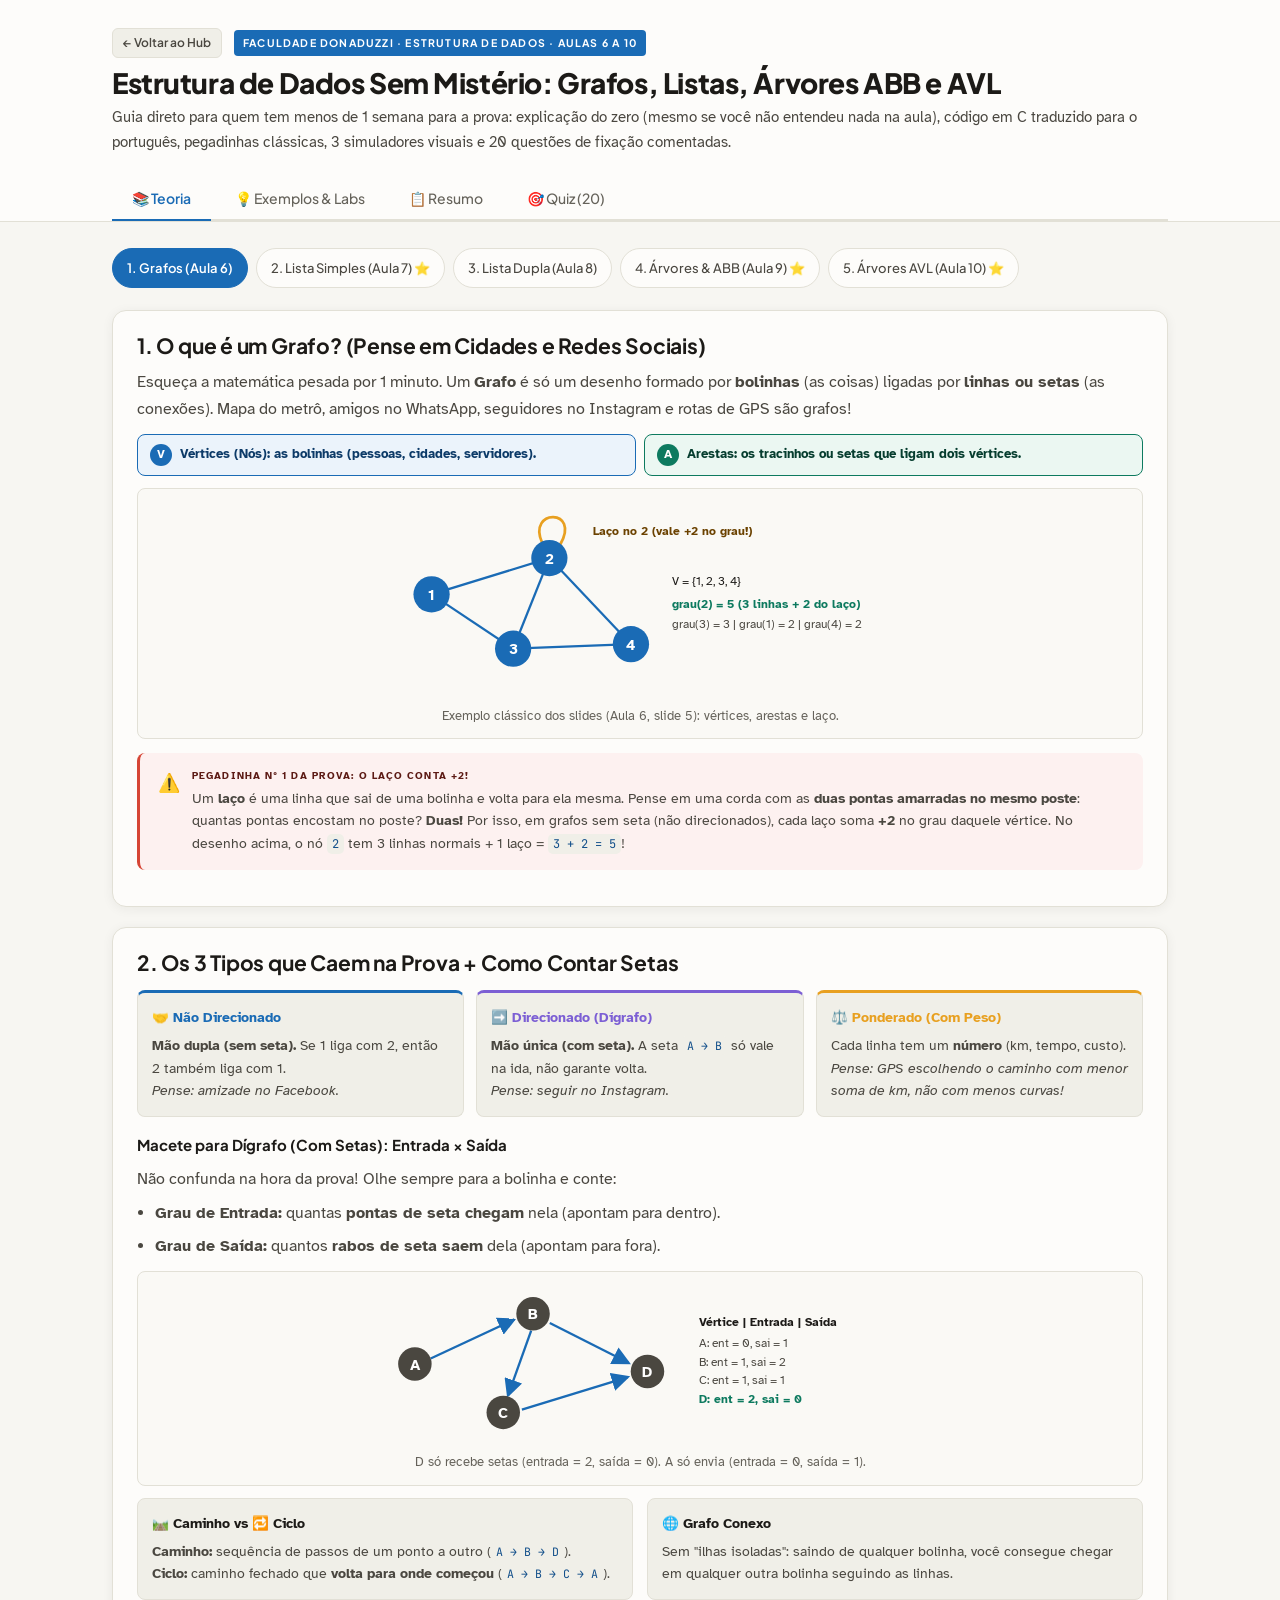
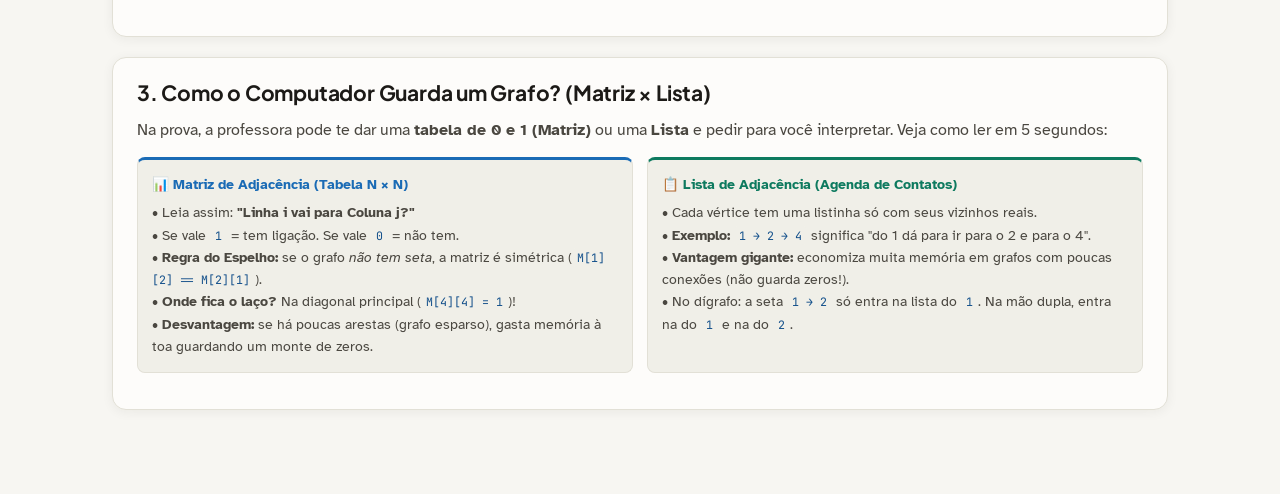
==== commit 3c23ebd4: "Atualizando o site" ====
--- a/disciplinas/estrutura-de-dados.html
+++ b/disciplinas/estrutura-de-dados.html
@@ -19,8 +19,8 @@
         </div>
         <h1>Estrutura de Dados Sem Mistério: Grafos, Listas, Árvores ABB e AVL</h1>
         <p>
-          Teoria explicada como para quem nunca viu ponteiros na vida, leitura linha a linha dos códigos em C dos
-          slides, 3 simuladores visuais e quiz comentado com 25 questões.
+          Guia direto para quem tem menos de 1 semana para a prova: explicação do zero (mesmo se você não entendeu nada na aula),
+          código em C traduzido para o português, pegadinhas clássicas, 3 simuladores visuais e 20 questões de fixação comentadas.
         </p>
       </div>
 
@@ -29,7 +29,7 @@
           <button class="tab-btn active" onclick="showTab('teoria', this)">📚 Teoria</button>
           <button class="tab-btn" onclick="showTab('exemplos', this)">💡 Exemplos &amp; Labs</button>
           <button class="tab-btn" onclick="showTab('resumo', this)">📋 Resumo</button>
-          <button class="tab-btn" onclick="showTab('quiz', this)">🎯 Quiz (25)</button>
+          <button class="tab-btn" onclick="showTab('quiz', this)">🎯 Quiz (20)</button>
         </nav>
       </div>
     </div>
@@ -58,31 +58,31 @@
         <!-- ========== SUB 1: GRAFOS (AULA 6) ========== -->
         <div id="t-grafos" class="subpanel active">
           <div class="card">
-            <h2>1. O que é um Grafo? A Ideia Mais Simples do Mundo</h2>
+            <h2>1. O que é um Grafo? (Pense em Cidades e Redes Sociais)</h2>
             <p>
-              Imagine um mapa do metrô, sua rede de amigos no Instagram ou cidades ligadas por estradas. Sempre existem
-              <strong>coisas</strong> (pontos) e <strong>ligações</strong> entre elas. Na computação, damos o nome de
-              <strong>Grafo</strong> a essa teia de conexões!
+              Esqueça a matemática pesada por 1 minuto. Um <strong>Grafo</strong> é só um desenho formado por
+              <strong>bolinhas</strong> (as coisas) ligadas por <strong>linhas ou setas</strong> (as conexões).
+              Mapa do metrô, amigos no WhatsApp, seguidores no Instagram e rotas de GPS são grafos!
             </p>
-            <p style="margin-top: 8px">
-              Matematicamente, escrevemos <code>G = (V, A)</code>:
-            </p>
-            <ul>
-              <li><strong>V (Vértices ou Nós):</strong> são as "bolinhas" — as entidades (pessoa, cidade, computador, site).</li>
-              <li><strong>A (Arestas):</strong> são os "tracinhos" ou "setas" que ligam pares de vértices.</li>
-            </ul>
+            <div class="flow-grid" style="grid-template-columns: repeat(auto-fit, minmax(220px, 1fr))">
+              <div class="flow-step" style="background: var(--blue-soft); border-color: var(--blue); color: #0c3a68">
+                <span class="flow-num" style="background: var(--blue); color: #fff">V</span>
+                <span><strong>Vértices (Nós):</strong> as bolinhas (pessoas, cidades, servidores).</span>
+              </div>
+              <div class="flow-step" style="background: var(--green-soft); border-color: var(--green); color: var(--green-text)">
+                <span class="flow-num" style="background: var(--green); color: #fff">A</span>
+                <span><strong>Arestas:</strong> os tracinhos ou setas que ligam dois vértices.</span>
+              </div>
+            </div>
 
             <div class="diagram-wrap">
               <svg viewBox="0 0 640 210" width="580" aria-label="Exemplo de Grafo com laço">
-                <!-- Arestas -->
                 <line x1="90" y1="103" x2="220" y2="63" stroke="#1a6bb5" stroke-width="2.5" />
                 <line x1="90" y1="103" x2="180" y2="163" stroke="#1a6bb5" stroke-width="2.5" />
                 <line x1="220" y1="63" x2="180" y2="163" stroke="#1a6bb5" stroke-width="2.5" />
                 <line x1="220" y1="63" x2="310" y2="158" stroke="#1a6bb5" stroke-width="2.5" />
                 <line x1="180" y1="163" x2="310" y2="158" stroke="#1a6bb5" stroke-width="2.5" />
-                <!-- Laço no vértice 2 -->
                 <path d="M 212 46 C 195 8, 255 8, 232 48" fill="none" stroke="#e8a020" stroke-width="3" />
-                <!-- Nós -->
                 <circle cx="90" cy="103" r="20" fill="#1a6bb5" />
                 <text x="90" y="109" text-anchor="middle" fill="#fff" font-weight="bold" font-size="16">1</text>
 
@@ -95,7 +95,6 @@
                 <circle cx="310" cy="158" r="20" fill="#1a6bb5" />
                 <text x="310" y="164" text-anchor="middle" fill="#fff" font-weight="bold" font-size="16">4</text>
 
-                <!-- Anotações -->
                 <text x="268" y="38" fill="#6b4200" font-size="13" font-weight="bold">Laço no 2 (vale +2 no grau!)</text>
                 <text x="355" y="93" fill="#1c1a17" font-size="13">V = {1, 2, 3, 4}</text>
                 <text x="355" y="118" fill="#0d7a5f" font-size="13" font-weight="bold">grau(2) = 5 (3 linhas + 2 do laço)</text>
@@ -107,52 +106,50 @@
             <div class="box box-pegadinha">
               <div class="box-icon">⚠️</div>
               <div class="box-content">
-                <div class="box-label">Pegadinha clássica de prova: O Laço!</div>
+                <div class="box-label">Pegadinha nº 1 da Prova: O Laço conta +2!</div>
                 <p>
-                  Um <strong>laço</strong> é uma aresta que sai de um vértice e volta para ele mesmo (ex: uma página com
-                  link para ela própria). <strong>Em grafos NÃO direcionados, cada laço conta 2 no grau do vértice</strong>!
-                  Pense assim: o barbante tem duas pontas encostadas na mesma bolinha, então ele "toca" o vértice 2 vezes.
-                  No desenho acima, o vértice 2 tem 3 arestas normais + 1 laço = <code>3 + 2 = 5</code>!
+                  Um <strong>laço</strong> é uma linha que sai de uma bolinha e volta para ela mesma.
+                  Pense em uma corda com as <strong>duas pontas amarradas no mesmo poste</strong>: quantas pontas encostam no poste?
+                  <strong>Duas!</strong> Por isso, em grafos sem seta (não direcionados), cada laço soma <strong>+2</strong> no grau daquele vértice.
+                  No desenho acima, o nó <code>2</code> tem 3 linhas normais + 1 laço = <code>3 + 2 = 5</code>!
                 </p>
               </div>
             </div>
           </div>
 
           <div class="card">
-            <h2>2. Tipos de Grafos e Grau (Entrada × Saída)</h2>
+            <h2>2. Os 3 Tipos que Caem na Prova + Como Contar Setas</h2>
             <div class="grid-3">
               <div class="mini-card" style="border-top: 3px solid var(--blue)">
                 <h4 style="color: var(--blue)">🤝 Não Direcionado</h4>
                 <p>
-                  As ligações são "mão dupla", sem seta. Se <code>1</code> está ligado a <code>2</code>, então
-                  <code>2</code> também está ligado a <code>1</code>.<br />
-                  <em>Exemplo: amizade no Facebook.</em>
+                  <strong>Mão dupla (sem seta).</strong> Se 1 liga com 2, então 2 também liga com 1.<br />
+                  <em>Pense: amizade no Facebook.</em>
                 </p>
               </div>
               <div class="mini-card" style="border-top: 3px solid var(--purple)">
                 <h4 style="color: var(--purple)">➡️ Direcionado (Dígrafo)</h4>
                 <p>
-                  As ligações têm <strong>seta (direção)</strong>. Ir de A para B não garante volta de B para A.<br />
-                  <em>Exemplo: seguidores no Instagram (A segue B ≠ B segue A).</em>
+                  <strong>Mão única (com seta).</strong> A seta <code>A → B</code> só vale na ida, não garante volta.<br />
+                  <em>Pense: seguir no Instagram.</em>
                 </p>
               </div>
               <div class="mini-card" style="border-top: 3px solid var(--amber)">
-                <h4 style="color: var(--amber)">⚖️ Grafo Ponderado</h4>
+                <h4 style="color: var(--amber)">⚖️ Ponderado (Com Peso)</h4>
                 <p>
-                  Cada aresta carrega um <strong>número (peso)</strong>: distância em km, tempo, custo ou capacidade.<br />
-                  <em>Exemplo: mapa de rotas (GPS escolhe o caminho com menor soma de pesos).</em>
+                  Cada linha tem um <strong>número</strong> (km, tempo, custo).<br />
+                  <em>Pense: GPS escolhendo o caminho com menor soma de km, não com menos curvas!</em>
                 </p>
               </div>
             </div>
 
-            <h3>Como calcular Grau em Grafos × Dígrafos?</h3>
+            <h3>Macete para Dígrafo (Com Setas): Entrada × Saída</h3>
             <p>
-              Em um grafo comum (sem seta), só existe um número: o <strong>grau</strong> (quantas pontas de aresta encostam ali).
-              Já em um <strong>Dígrafo</strong> (com setas), separamos em dois:
+              Não confunda na hora da prova! Olhe sempre para a bolinha e conte:
             </p>
             <ul>
-              <li><strong>Grau de Entrada (in-degree):</strong> quantas setas <em>chegam</em> (apontam para dentro) no vértice.</li>
-              <li><strong>Grau de Saída (out-degree):</strong> quantas setas <em>saem</em> do vértice.</li>
+              <li><strong>Grau de Entrada:</strong> quantas <strong>pontas de seta chegam</strong> nela (apontam para dentro).</li>
+              <li><strong>Grau de Saída:</strong> quantos <strong>rabos de seta saem</strong> dela (apontam para fora).</li>
             </ul>
 
             <div class="diagram-wrap">
@@ -182,69 +179,50 @@
                 <text x="350" y="108" font-size="13" fill="#4a4740">C: ent = 1, sai = 1</text>
                 <text x="350" y="128" font-size="13" fill="#0d7a5f" font-weight="bold">D: ent = 2, sai = 0</text>
               </svg>
-              <div class="diagram-caption">Exemplo dos slides (Aula 6, slide 9): conferindo Entrada e Saída no dígrafo.</div>
-            </div>
-          </div>
-
-          <div class="card">
-            <h2>3. Caminhos, Ciclos e Conectividade</h2>
-            <div class="grid-2">
+              <div class="diagram-caption">D só recebe setas (entrada = 2, saída = 0). A só envia (entrada = 0, saída = 1).</div>
+            </div>
+
+            <div class="grid-2" style="margin-top: 12px">
               <div class="mini-card">
-                <h4>🛤️ Caminho</h4>
-                <p>Sequência de vértices ligados por arestas, tipo um roteiro de viagem. Ex: <code>A → B → C</code>.</p>
-              </div>
-              <div class="mini-card">
-                <h4>🔁 Ciclo</h4>
-                <p>Um caminho que <strong>começa e termina no mesmo vértice</strong> (dá uma volta fechada). Ex: <code>A → B → C → A</code>.</p>
-              </div>
-              <div class="mini-card">
-                <h4>🔌 Conectividade</h4>
-                <p>Pergunta simples: "Existe algum caminho entre X e Y?" Se sim, eles estão conectados.</p>
+                <h4>🛤️ Caminho vs 🔁 Ciclo</h4>
+                <p>
+                  <strong>Caminho:</strong> sequência de passos de um ponto a outro (<code>A → B → D</code>).<br />
+                  <strong>Ciclo:</strong> caminho fechado que <strong>volta para onde começou</strong> (<code>A → B → C → A</code>).
+                </p>
               </div>
               <div class="mini-card">
                 <h4>🌐 Grafo Conexo</h4>
-                <p>Um grafo inteiro é <strong>conexo</strong> quando não há nenhuma "ilha isolada": você consegue ir de qualquer vértice até qualquer outro.</p>
+                <p>
+                  Sem "ilhas isoladas": saindo de qualquer bolinha, você consegue chegar em qualquer outra bolinha seguindo as linhas.
+                </p>
               </div>
             </div>
           </div>
 
           <div class="card">
-            <h2>4. Como o Computador Guarda um Grafo? (Matriz × Lista)</h2>
+            <h2>3. Como o Computador Guarda um Grafo? (Matriz × Lista)</h2>
             <p>
-              O computador não entende "bolinhas e tracinhos" desenhados na tela. Para programar algoritmos em grafos,
-              usamos duas representações clássicas:
+              Na prova, a professora pode te dar uma <strong>tabela de 0 e 1 (Matriz)</strong> ou uma <strong>Lista</strong> e pedir para você interpretar. Veja como ler em 5 segundos:
             </p>
 
             <div class="grid-2">
               <div class="mini-card" style="border-top: 3px solid var(--blue)">
-                <h4 style="color: var(--blue)">📊 Matriz de Adjacência (N × N)</h4>
+                <h4 style="color: var(--blue)">📊 Matriz de Adjacência (Tabela N × N)</h4>
                 <p>
-                  Uma tabela quadrada com <code>N</code> linhas e <code>N</code> colunas (<code>N</code> = número de vértices).<br />
-                  • Tem aresta de <code>i</code> para <code>j</code>? Coloca <strong>1</strong>.<br />
-                  • Não tem? Coloca <strong>0</strong>.<br />
-                  • Em grafo <strong>não direcionado</strong>, a matriz é um <strong>espelho (simétrica)</strong>!<br />
-                  • Laço aparece com <strong>1 na diagonal principal</strong> (ex: linha 4, coluna 4).
+                  • Leia assim: <strong>"Linha i vai para Coluna j?"</strong><br />
+                  • Se vale <code>1</code> = tem ligação. Se vale <code>0</code> = não tem.<br />
+                  • <strong>Regra do Espelho:</strong> se o grafo <em>não tem seta</em>, a matriz é simétrica (<code>M[1][2] == M[2][1]</code>).<br />
+                  • <strong>Onde fica o laço?</strong> Na diagonal principal (<code>M[4][4] = 1</code>)!<br />
+                  • <strong>Desvantagem:</strong> se há poucas arestas (grafo esparso), gasta memória à toa guardando um monte de zeros.
                 </p>
               </div>
               <div class="mini-card" style="border-top: 3px solid var(--green)">
-                <h4 style="color: var(--green)">📋 Lista de Adjacência</h4>
+                <h4 style="color: var(--green)">📋 Lista de Adjacência (Agenda de Contatos)</h4>
                 <p>
-                  Cada vértice tem uma pequena lista só com os vizinhos aos quais está ligado.<br />
-                  • Economiza muita memória quando há poucas arestas (grafos esparsos), pois não guarda vários <code>0</code>s à toa!<br />
-                  • No dígrafo, a seta <code>1 → 2</code> aparece só na lista do <code>1</code>. No não direcionado, aparece na do <code>1</code> e na do <code>2</code>.
-                </p>
-              </div>
-            </div>
-
-            <div class="box box-analogia">
-              <div class="box-icon">💡</div>
-              <div class="box-content">
-                <div class="box-label">Analogia infalível: Planilha vs Agenda</div>
-                <p>
-                  A <strong>Matriz de Adjacência</strong> é uma planilha gigante com todos os moradores da cidade nas linhas
-                  e colunas marcando "conhece = 1, não conhece = 0". É ótimo para checar instantaneamente se João conhece Maria,
-                  mas gasta muito espaço. A <strong>Lista de Adjacência</strong> é a agenda telefônica de cada pessoa: só anota
-                  quem ela realmente conhece!
+                  • Cada vértice tem uma listinha só com seus vizinhos reais.<br />
+                  • <strong>Exemplo:</strong> <code>1 → 2 → 4</code> significa "do 1 dá para ir para o 2 e para o 4".<br />
+                  • <strong>Vantagem gigante:</strong> economiza muita memória em grafos com poucas conexões (não guarda zeros!).<br />
+                  • No dígrafo: a seta <code>1 → 2</code> só entra na lista do <code>1</code>. Na mão dupla, entra na do <code>1</code> e na do <code>2</code>.
                 </p>
               </div>
             </div>
@@ -254,77 +232,100 @@
         <!-- ========== SUB 2: LISTA SIMPLES (AULA 7) ========== -->
         <div id="t-lsl" class="subpanel">
           <div class="card">
-            <h2>1. Por que não usar apenas Vetores?</h2>
+            <h2>1. O que é Lista Simples? (Esqueça os termos difíceis!)</h2>
             <p>
-              Um <strong>vetor (array)</strong> é como uma fileira de cadeiras numeradas e coladas no cinema: você acessa
-              a cadeira 50 instantaneamente (<code>O(1)</code>), mas se quiser enfiar alguém no meio ou a sala lotar, tem que
-              empurrar todo mundo ou mudar a turma toda de sala!
+              Um <strong>vetor (array)</strong> é como uma fileira de cadeiras coladas no cinema: você acha a cadeira 50 na hora,
+              mas se alguém quiser entrar no meio da fila, todo mundo precisa levantar e andar uma cadeira para o lado!
             </p>
             <p style="margin-top: 8px">
-              A <strong>Lista Simplesmente Encadeada (LSL)</strong> é como uma <strong>caça ao tesouro</strong>: cada pista
-              (<strong>nó</strong>) fica em qualquer lugar da memória, guarda um valor (<code>dado</code>) e o endereço
-              (<code>prox</code>) de onde está a próxima pista!
+              Já a <strong>Lista Simplesmente Encadeada (LSL)</strong> funciona como um <strong>trem de vagões</strong> (ou uma caça ao tesouro):
+              cada vagão (chamado de <strong>Nó</strong>) fica em qualquer lugar da memória e carrega apenas duas coisas:
+              <strong>o dado</strong> (ex: número <code>10</code>) e o <strong>endereço do próximo vagão</strong> (<code>prox</code>).
             </p>
+
+            <div class="diagram-wrap">
+              <svg viewBox="0 0 610 110" width="570" aria-label="Estrutura visual de Lista Simplesmente Encadeada">
+                <rect x="12" y="34" width="66" height="36" rx="8" fill="#1a6bb5" />
+                <text x="45" y="57" text-anchor="middle" fill="#fff" font-weight="bold" font-size="13">head</text>
+                <line x1="78" y1="52" x2="112" y2="52" stroke="#1a6bb5" stroke-width="2.5" marker-end="url(#arr)" />
+
+                <rect x="118" y="26" width="110" height="52" rx="8" fill="#eef5fc" stroke="#1a6bb5" stroke-width="2" />
+                <line x1="173" y1="26" x2="173" y2="78" stroke="#1a6bb5" stroke-width="1.5" />
+                <text x="145" y="42" text-anchor="middle" fill="#4a4740" font-size="10">dado</text>
+                <text x="145" y="64" text-anchor="middle" fill="#0c3a68" font-weight="bold" font-size="16">10</text>
+                <text x="200" y="42" text-anchor="middle" fill="#4a4740" font-size="10">prox</text>
+                <text x="200" y="64" text-anchor="middle" fill="#1a6bb5" font-weight="bold" font-size="12">→ 20</text>
+
+                <line x1="228" y1="52" x2="262" y2="52" stroke="#1a6bb5" stroke-width="2.5" marker-end="url(#arr)" />
+
+                <rect x="268" y="26" width="110" height="52" rx="8" fill="#eef5fc" stroke="#1a6bb5" stroke-width="2" />
+                <line x1="323" y1="26" x2="323" y2="78" stroke="#1a6bb5" stroke-width="1.5" />
+                <text x="295" y="42" text-anchor="middle" fill="#4a4740" font-size="10">dado</text>
+                <text x="295" y="64" text-anchor="middle" fill="#0c3a68" font-weight="bold" font-size="16">20</text>
+                <text x="350" y="42" text-anchor="middle" fill="#4a4740" font-size="10">prox</text>
+                <text x="350" y="64" text-anchor="middle" fill="#1a6bb5" font-weight="bold" font-size="12">→ 30</text>
+
+                <line x1="378" y1="52" x2="412" y2="52" stroke="#1a6bb5" stroke-width="2.5" marker-end="url(#arr)" />
+
+                <rect x="418" y="26" width="110" height="52" rx="8" fill="#eef5fc" stroke="#1a6bb5" stroke-width="2" />
+                <line x1="473" y1="26" x2="473" y2="78" stroke="#1a6bb5" stroke-width="1.5" />
+                <text x="445" y="42" text-anchor="middle" fill="#4a4740" font-size="10">dado</text>
+                <text x="445" y="64" text-anchor="middle" fill="#0c3a68" font-weight="bold" font-size="16">30</text>
+                <text x="500" y="42" text-anchor="middle" fill="#4a4740" font-size="10">prox</text>
+                <text x="500" y="64" text-anchor="middle" fill="#d64535" font-weight="bold" font-size="12">NULL</text>
+
+                <text x="305" y="102" text-anchor="middle" fill="#4a4740" font-size="12">
+                  head aponta para o 1º vagão. O último vagão sempre aponta para NULL ("acabou o trem!").
+                </text>
+              </svg>
+            </div>
 
             <div class="box box-conceito">
               <div class="box-icon">📌</div>
               <div class="box-content">
-                <div class="box-label">Regra de Ouro da LSL</div>
+                <div class="box-label">Tradutor de C para Humanos (Leia antes de ver qualquer código!)</div>
                 <p>
-                  • <code>head</code> <strong>NÃO é um nó</strong>! Ele é só uma variável ponteiro que guarda o endereço do 1º nó (ou <code>NULL</code> se a lista está vazia).<br />
-                  • O último nó da lista sempre aponta para <code>NULL</code> (sinal de "acabou a lista!").<br />
-                  • Não existe índice <code>lista[3]</code>! Para chegar no 4º item, você precisa caminhar a partir do <code>head</code>.
+                  Se você travava ao ver <code>*</code>, <code>**</code> e <code>-&gt;</code>, decore só estas 4 traduções:<br />
+                  1. <code>No* p</code> → "<strong><code>p</code> é um GPS</strong> que guarda o endereço de um vagão (não é o vagão!)."<br />
+                  2. <code>p-&gt;dado</code> → "Vá até o vagão onde <code>p</code> aponta e leia o <strong>número dentro dele</strong>."<br />
+                  3. <code>p = p-&gt;prox</code> → "Dê <strong>1 passo para frente</strong> no trem (<code>p</code> agora aponta para o próximo vagão)."<br />
+                  4. <code>No** headRef</code> → "Permissão para <strong>trocar quem é o 1º vagão lá no <code>main()</code></strong>". Se a função só lê ou imprime (ex: <code>busca</code>), usa só <code>No*</code>. Se pode mudar o começo da lista (inserir/remover no início ou destruir), precisa de <code>No**</code> (e dentro da função, <code>*headRef</code> significa "a placa <code>head</code> original")!
                 </p>
               </div>
             </div>
-          </div>
-
-          <div class="card">
-            <h2>2. Lendo o Código em C Sem Medo (Ponteiros, <code>-&gt;</code> e <code>No**</code>)</h2>
-            <p>
-              Na prova você precisa <strong>entender o que o código C faz</strong>. Guarde apenas 3 símbolos que resolvem 90% das questões:
-            </p>
-            <ul>
-              <li><code>No* p</code>: "<code>p</code> guarda um endereço de memória de um Nó".</li>
-              <li><code>p-&gt;dado</code>: "vá até o nó onde <code>p</code> aponta e pegue o campo <code>dado</code>" (a setinha substitui <code>(*p).dado</code>).</li>
-              <li><code>No** headRef</code>: "ponteiro para o ponteiro <code>head</code>". Usamos <code>No**</code> quando a função precisa <strong>mudar quem é o primeiro nó da lista</strong> lá no <code>main()</code> (ex: inserir ou remover no início). Dentro da função, <code>*headRef</code> significa "o <code>head</code> original"!</li>
-            </ul>
-
-            <h3>Estrutura do Nó e Criação Dinâmica</h3>
+
             <pre class="code-block"><code>typedef struct No {
-    int dado;          // Informação guardada no nó
-    struct No* prox;   // Endereço do próximo nó (ou NULL)
+    int dado;          // O valor guardado no vagão (ex: 10)
+    struct No* prox;   // O endereço do próximo vagão (ou NULL se for o último)
 } No;
 
 No* criaNo(int valor) {
-    No* novo = malloc(sizeof(No)); // Pede memória do tamanho de 1 Nó
-    if (novo == NULL) {            // Sempre checar se o malloc falhou!
-        perror("malloc falhou");
-        exit(EXIT_FAILURE);
-    }
-    novo->dado = valor;
-    novo->prox = NULL;             // Nasce solteiro (sem próximo)
+    No* novo = malloc(sizeof(No)); // Pede memória na RAM para 1 vagão novo
+    if (novo == NULL) { perror("malloc falhou"); exit(EXIT_FAILURE); }
+    novo->dado = valor;            // Coloca o valor dentro do vagão
+    novo->prox = NULL;             // Nasce desconectado (aponta para nada)
     return novo;
 }</code></pre>
           </div>
 
           <div class="card">
-            <h2>3. Inserções na LSL (Início, Fim, Posição e Ordenada)</h2>
-
-            <h3>A) Inserir no Início — <code>O(1)</code></h3>
+            <h2>2. As 3 Inserções na LSL (Código C Traduzido)</h2>
+
+            <h3>A) Inserir no Início — <code>O(1)</code> (Instantâneo!)</h3>
             <pre class="code-block"><code>void insereInicio(No** headRef, int valor) {
     No* novo = criaNo(valor);
-    novo->prox = *headRef; // 1º: o novo aponta para o antigo primeiro
-    *headRef = novo;       // 2º: o head passa a apontar para o novo
+    novo->prox = *headRef; // PASSO 1: novo vagão segura o antigo 1º vagão!
+    *headRef = novo;       // PASSO 2: placa "head" passa a apontar para o novo!
 }</code></pre>
             <div class="box box-pegadinha">
               <div class="box-icon">⚠️</div>
               <div class="box-content">
-                <div class="box-label">Pegadinha da ordem das linhas!</div>
+                <div class="box-label">Pegadinha Clássica de Prova: Inverter essas 2 linhas!</div>
                 <p>
-                  E se você inverter e fizer <code>*headRef = novo;</code> antes? Você <strong>perde para sempre a referência</strong>
-                  do restante da lista (vira vazamento de memória e <code>novo->prox</code> aponta para si mesmo!). Lembre do lema:
-                  <strong>"Primeiro segura a frente, depois solta atrás"</strong>.
+                  Se o programador fizer <code>*headRef = novo;</code> <strong>ANTES</strong> de <code>novo-&gt;prox = *headRef;</code>:<br />
+                  1. O endereço do antigo 1º vagão é <strong>apagado para sempre</strong> (todo o resto do trem se perde na memória → vazamento de memória!).<br />
+                  2. Na linha seguinte, <code>novo-&gt;prox</code> recebe <code>*headRef</code>, que agora é o próprio <code>novo</code>! Ou seja, o vagão fica apontando para <strong>ele mesmo</strong> (loop infinito!).<br />
+                  <strong>Regra:</strong> <em>"Primeiro segura o trem na mão do novo; só depois muda a placa head!"</em>
                 </p>
               </div>
             </div>
@@ -332,94 +333,70 @@
             <h3>B) Inserir no Fim — <code>O(n)</code></h3>
             <pre class="code-block"><code>void insereFim(No** headRef, int valor) {
     No* novo = criaNo(valor);
-    if (*headRef == NULL) {    // Caso 1: lista vazia -> novo vira o 1º!
+    if (*headRef == NULL) {     // Se o trem está vazio, o novo já é o 1º vagão!
         *headRef = novo;
         return;
     }
-    No* aux = *headRef;        // Caso 2: começa no head e anda...
-    while (aux->prox != NULL) { // ...até o ÚLTIMO nó (cujo prox é NULL)
-        aux = aux->prox;
-    }
-    aux->prox = novo;          // Último nó passa a apontar para o novo
+    No* aux = *headRef;         // Cria um inspetor "aux" começando no 1º vagão
+    while (aux->prox != NULL) { // Enquanto existir um vagão depois de aux...
+        aux = aux->prox;        // ...dá 1 passo para frente!
+    }                           // Quando o while acaba, aux está exatamente no ÚLTIMO vagão!
+    aux->prox = novo;           // Engata o novo vagão atrás do último!
 }</code></pre>
-            <p>
-              <em>Por que custa <code>O(n)</code>?</em> Porque em lista simples sem ponteiro de cauda (<code>tail</code>),
-              temos que caminhar nó por nó até achar quem tem <code>prox == NULL</code>.
-            </p>
-
-            <h3>C) Inserir em Posição Específica e Inserção Ordenada</h3>
-            <pre class="code-block"><code>// Inserção Ordenada (lista crescente) — O(n)
-void insereOrdenado(No** headRef, int valor) {
+
+            <h3>C) Inserção Ordenada (mantém crescente) — <code>O(n)</code></h3>
+            <pre class="code-block"><code>void insereOrdenado(No** headRef, int valor) {
     No* novo = criaNo(valor);
+    // Se lista vazia OU valor é menor que o 1º, entra logo no começo!
     if (*headRef == NULL || valor &lt; (*headRef)->dado) {
-        novo->prox = *headRef; // Entra logo no começo
+        novo->prox = *headRef;
         *headRef = novo;
         return;
     }
     No* aux = *headRef;
+    // Tradução: "enquanto houver próximo E o dado do próximo ainda for menor que valor..."
     while (aux->prox != NULL && aux->prox->dado &lt; valor) {
-        aux = aux->prox; // Para ANTES do primeiro nó maior ou igual a valor
+        aux = aux->prox; // ...ande! Para UM PASSO ANTES de onde deve encaixar.
     }
-    novo->prox = aux->prox; // Primeiro preserva a frente!
-    aux->prox = novo;       // Depois encaixa atrás!
+    novo->prox = aux->prox; // 1º: novo segura quem estava na frente
+    aux->prox = novo;       // 2º: aux aponta para o novo
 }</code></pre>
+            <div class="box box-dica">
+              <div class="box-icon">🧠</div>
+              <div class="box-content">
+                <div class="box-label">Por que o while checa <code>aux-&gt;prox-&gt;dado &lt; valor</code> (e não <code>aux-&gt;dado</code>)?</div>
+                <p>
+                  Porque na LSL <strong>não dá para dar ré</strong>! Se <code>aux</code> já pisasse no nó maior que <code>valor</code>, você não teria como voltar para mudar o ponteiro do nó anterior. Olhando para o <em>próximo</em> (<code>aux-&gt;prox-&gt;dado</code>), <code>aux</code> para exatamente <strong>atrás da vaga</strong> onde o novo nó entra!
+                </p>
+              </div>
+            </div>
           </div>
 
           <div class="card">
-            <h2>4. Busca, Impressão, Remoções e Destruição (<code>free</code>)</h2>
-
-            <div class="grid-2">
-              <div class="mini-card">
-                <h4>🔍 Busca e Impressão — <code>O(n)</code></h4>
-                <pre class="code-block"><code>No* busca(No* head, int valor) {
-    No* aux = head;
-    while (aux != NULL) {
-        if (aux->dado == valor) return aux;
-        aux = aux->prox;
-    }
-    return NULL; // Não encontrou
-}</code></pre>
-                <p>Note que <code>busca</code> e <code>imprime(const No* head)</code> usam só <code>No*</code> (1 asterisco), porque não mudam quem é o <code>head</code>!</p>
-              </div>
-
-              <div class="mini-card">
-                <h4>🧹 Destruição (Evitar Memory Leak!)</h4>
-                <pre class="code-block"><code>void destroi(No** headRef) {
-    No* atual = *headRef;
-    while (atual != NULL) {
-        No* proximo = atual->prox; // Salva antes!
-        free(atual);
-        atual = proximo;
-    }
-    *headRef = NULL; // Lista volta a ficar vazia
-}</code></pre>
-                <p>Se der <code>free(atual)</code> antes de salvar <code>atual->prox</code>, ocorre o erro grave <strong>use-after-free</strong>!</p>
-              </div>
-            </div>
-
-            <h3>As 3 Remoções da LSL (Leia com atenção!)</h3>
+            <h2>3. Remoções e Destruição (Onde Mais Tem Pegadinha de Código!)</h2>
             <pre class="code-block"><code>// 1. Remover do Início — O(1)
 void removeInicio(No** headRef) {
-    if (*headRef == NULL) return;   // Lista vazia
-    No* temp = *headRef;            // Guarda para dar free depois
-    *headRef = (*headRef)->prox;    // Head pula para o 2º nó
-    free(temp);
+    if (*headRef == NULL) return;   // Lista vazia? Não faz nada.
+    No* temp = *headRef;            // Anota o endereço do 1º para poder dar free() depois
+    *headRef = (*headRef)->prox;    // Placa head pula direto para o 2º vagão
+    free(temp);                     // Libera o antigo 1º vagão da memória
 }
 
 // 2. Remover do Fim — O(n)
 void removeFim(No** headRef) {
     if (*headRef == NULL) return;
-    if ((*headRef)->prox == NULL) { // Caso especial: só 1 nó!
+    if ((*headRef)->prox == NULL) { // Caso especial: só tem 1 vagão!
         free(*headRef);
-        *headRef = NULL;
+        *headRef = NULL;            // Lista ficou vazia
         return;
     }
     No* aux = *headRef;
-    while (aux->prox->prox != NULL) { // PARA NO PENÚLTIMO!
-        aux = aux->prox;
+    // Tradução: "enquanto o vagão DA FRENTE ainda não for o último..."
+    while (aux->prox->prox != NULL) {
+        aux = aux->prox;            // PARA NO PENÚLTIMO VAGÃO!
     }
-    free(aux->prox);                // Libera o último
-    aux->prox = NULL;               // Penúltimo vira o novo último
+    free(aux->prox);                // Apaga o último vagão
+    aux->prox = NULL;               // O penúltimo agora fecha o trem com NULL!
 }
 
 // 3. Remover por Valor — O(n)
@@ -428,23 +405,33 @@
     if ((*headRef)->dado == valor) { removeInicio(headRef); return; }
     No* aux = *headRef;
     while (aux->prox != NULL && aux->prox->dado != valor) {
-        aux = aux->prox; // Para no nó ANTERIOR ao alvo
+        aux = aux->prox;            // Para um passo ANTES do vagão que queremos apagar
     }
-    if (aux->prox == NULL) return;  // Valor não encontrado
-    No* temp = aux->prox;           // Nó a remover
-    aux->prox = temp->prox;         // "Pula" o nó removido
+    if (aux->prox == NULL) return;  // Chegou ao fim e não achou o valor
+    No* temp = aux->prox;           // temp é o vagão que vai morrer
+    aux->prox = temp->prox;         // O anterior "pula" temp e aponta para o próximo dele
     free(temp);
 }</code></pre>
 
-            <div class="box box-dica">
-              <div class="box-icon">🧠</div>
-              <div class="box-content">
-                <div class="box-label">Por que <code>removeFim</code> usa <code>aux-&gt;prox-&gt;prox != NULL</code>?</div>
-                <p>
-                  Porque na LSL só olhamos para frente! Se você parar no último nó e der <code>free</code> nele, o nó
-                  anterior fica apontando para um endereço fantasma (lixo). Parando no <strong>penúltimo</strong>, você
-                  apaga o próximo (<code>free(aux-&gt;prox)</code>) e fecha a lista com <code>aux-&gt;prox = NULL;</code>!
-                </p>
+            <h3>Destruir a Lista Sem Cair no Erro "Use-After-Free"</h3>
+            <div class="grid-2">
+              <div class="mini-card" style="border-top: 3px solid var(--error)">
+                <h4 style="color: var(--error)">❌ JEITO ERRADO (Cai na Prova!)</h4>
+                <pre class="code-block"><code>while (atual != NULL) {
+    free(atual);
+    atual = atual->prox; // ERRO!
+}</code></pre>
+                <p>Você demoliu a casa (<code>free</code>) e depois tentou entrar nela para ler onde fica a próxima (<code>atual-&gt;prox</code>). Isso é <strong>use-after-free</strong>!</p>
+              </div>
+              <div class="mini-card" style="border-top: 3px solid var(--green)">
+                <h4 style="color: var(--green)">✅ JEITO CERTO</h4>
+                <pre class="code-block"><code>while (atual != NULL) {
+    No* proximo = atual->prox; // Salva ANTES!
+    free(atual);
+    atual = proximo;
+}
+*headRef = NULL;</code></pre>
+                <p>Anota o endereço do próximo vagão num papel (<code>proximo</code>), só então apaga o atual, e no fim zera <code>*headRef</code>.</p>
               </div>
             </div>
           </div>
@@ -453,71 +440,59 @@
         <!-- ========== SUB 3: LISTA DUPLA (AULA 8) ========== -->
         <div id="t-lde" class="subpanel">
           <div class="card">
-            <h2>1. Lista Duplamente Encadeada (LDE / LDL): Mão Dupla!</h2>
+            <h2>1. Lista Dupla (LDE): Agora o Trem Tem Ré e Painel de Controle!</h2>
             <p>
-              Na Lista Simples, você só anda para frente — é como um trem onde cada vagão só sabe qual é o vagão de trás,
-              nunca o da frente. Na <strong>Lista Duplamente Encadeada</strong>, cada nó tem <strong>dois ponteiros</strong>:
-              <code>ant</code> (anterior) e <code>prox</code> (próximo). Agora dá para ir e voltar!
+              Na Lista Simples, você só andava para frente — por isso remover no fim dava trabalho (<code>O(n)</code>).
+              Na <strong>Lista Duplamente Encadeada (LDE)</strong>, fazemos duas melhorias gigantes:
             </p>
-            <p style="margin-top: 8px">
-              Além disso, nos slides da Aula 8 usamos uma <code>struct Lista</code> (um "painel de controle") que guarda
-              os dois extremos (<code>ini</code> e <code>fim</code>) e o contador <code>n</code>!
-            </p>
+            <ul>
+              <li>Cada vagão ganha <strong>dois ponteiros</strong>: <code>ant</code> (olha para trás) e <code>prox</code> (olha para frente).</li>
+              <li>Criamos uma caixinha de controle chamada <code>Lista</code> que guarda direto o primeiro (<code>ini</code>), o último (<code>fim</code>) e o total de nós (<code>n</code>).</li>
+            </ul>
 
             <div class="grid-2">
               <div class="mini-card">
-                <h4>🧱 Estrutura do Nó</h4>
+                <h4>🧱 Vagão Duplo (<code>No</code>)</h4>
                 <pre class="code-block"><code>typedef struct No {
     int dado;
-    struct No* ant;  // ponteiro p/ anterior
-    struct No* prox; // ponteiro p/ próximo
+    struct No* ant;  // aponta para trás
+    struct No* prox; // aponta para frente
 } No;</code></pre>
-                <p>Primeiro nó tem <code>ant = NULL</code>. Último nó tem <code>prox = NULL</code>.</p>
+                <p>1º nó tem <code>ant == NULL</code>. Último nó tem <code>prox == NULL</code>.</p>
               </div>
               <div class="mini-card">
-                <h4>🎛️ Estrutura Descritora da Lista</h4>
+                <h4>🎛️ Painel de Controle (<code>Lista</code>)</h4>
                 <pre class="code-block"><code>typedef struct {
-    No* ini; // primeiro elemento
-    No* fim; // último elemento
+    No* ini; // endereço do 1º nó
+    No* fim; // endereço do último nó
     int n;   // quantidade de nós
 } Lista;</code></pre>
-                <p>Com <code>fim</code> guardado, inserir e remover no final também viram <code>O(1)</code>!</p>
+                <p>Como <code>fim</code> está sempre à mão, inserir ou remover no final vira <code>O(1)</code>!</p>
               </div>
             </div>
 
             <div class="box box-analogia">
               <div class="box-icon">🎵</div>
               <div class="box-content">
-                <div class="box-label">Aplicações Reais que Caem na Prova</div>
+                <div class="box-label">Onde isso existe na vida real? (Questão clássica!)</div>
                 <p>
-                  • <strong>Botões Desfazer / Refazer (Ctrl+Z / Ctrl+Y)</strong> em editores de texto.<br />
-                  • <strong>Histórico do navegador</strong> (botões Voltar e Avançar).<br />
-                  • <strong>Playlists de música</strong> (próxima faixa / faixa anterior).<br />
-                  • <strong>LRU Cache</strong> (cache dos itens menos recentemente usados).
+                  • <strong>Ctrl+Z / Ctrl+Y</strong> (Desfazer e Refazer) · <strong>Voltar / Avançar</strong> no navegador · <strong>Playlist</strong> (faixa anterior / próxima) · <strong>LRU Cache</strong>.
                 </p>
               </div>
             </div>
           </div>
 
           <div class="card">
-            <h2>2. Criação, Inserção no Início e Inserção no Fim</h2>
-            <pre class="code-block"><code>Lista* criaLista() {
-    Lista* L = malloc(sizeof(Lista));
-    if (L == NULL) { perror("Falha ao criar lista"); exit(EXIT_FAILURE); }
-    L->ini = L->fim = NULL;
-    L->n = 0;
-    return L;
-}
-
-void insereInicio(Lista* L, int valor) {
+            <h2>2. Inserções e Remoções na LDE (Foco nos Casos Especiais!)</h2>
+            <pre class="code-block"><code>void insereInicio(Lista* L, int valor) {
     No* novo = malloc(sizeof(No));
     novo->dado = valor;
-    novo->ant = NULL;
-    novo->prox = L->ini;      // Aponta para o antigo primeiro
-    if (L->ini != NULL)       // Se a lista NÃO estava vazia...
-        L->ini->ant = novo;   // ...o antigo primeiro aponta de volta p/ novo!
-    else
-        L->fim = novo;        // Se estava vazia, fim também é o novo!
+    novo->ant = NULL;         // Vai ser o 1º, então não há ninguém antes dele
+    novo->prox = L->ini;      // Aponta para o antigo 1º
+    if (L->ini != NULL)       // Se a lista JÁ tinha alguém...
+        L->ini->ant = novo;   // ...o antigo 1º aponta de volta para o novo!
+    else                      // Se a lista ESTAVA VAZIA...
+        L->fim = novo;        // ...o novo também é o último (ini e fim são ele)!
     L->ini = novo;
     L->n++;
 }
@@ -525,12 +500,12 @@
 void insereFim(Lista* L, int valor) {
     No* novo = malloc(sizeof(No));
     novo->dado = valor;
-    novo->prox = NULL;
+    novo->prox = NULL;        // Vai ser o último, então não há ninguém depois dele
     novo->ant = L->fim;       // Aponta para trás (antigo último)
-    if (L->fim != NULL)       // Se a lista NÃO estava vazia...
-        L->fim->prox = novo;  // ...antigo último aponta p/ frente (novo)!
-    else
-        L->ini = novo;        // Se estava vazia, ini também é o novo!
+    if (L->fim != NULL)       // Se a lista JÁ tinha alguém...
+        L->fim->prox = novo;  // ...o antigo último aponta para frente (novo)!
+    else                      // Se a lista ESTAVA VAZIA...
+        L->ini = novo;        // ...o novo também é o primeiro (ini e fim são ele)!
     L->fim = novo;
     L->n++;
 }</code></pre>
@@ -538,75 +513,28 @@
             <div class="box box-pegadinha">
               <div class="box-icon">⚠️</div>
               <div class="box-content">
-                <div class="box-label">Atenção aos 4 erros mais comuns em LDE!</div>
-                <ul>
-                  <li><strong>Esquecer de atualizar os dois ponteiros</strong> (<code>ant</code> e <code>prox</code>) — o caminho de ida funciona e o de volta quebra!</li>
-                  <li><strong>Esquecer o caso de lista vazia / nó único</strong>: ao inserir o 1º nó, <code>ini</code> e <code>fim</code> devem apontar para ele; ao remover o último restante, ambos devem virar <code>NULL</code>.</li>
-                  <li><strong>Não inicializar</strong> a lista (<code>ini = fim = NULL, n = 0</code>) ou acessar memória já liberada.</li>
-                  <li><strong>Esquecer de atualizar <code>L-&gt;n</code></strong> (<code>n++</code> ao inserir, <code>n--</code> ao remover).</li>
-                </ul>
-              </div>
-            </div>
-          </div>
-
-          <div class="card">
-            <h2>3. Casos Especiais, Complexidade e Comparação Geral</h2>
-            <div class="grid-2">
-              <div class="mini-card">
-                <h4>✂️ Remoção no Início × Fim</h4>
-                <p>
-                  • <strong>Remoção no início:</strong> <code>ini = ini-&gt;prox;</code> (se ainda houver nó, o novo <code>ini-&gt;ant = NULL</code>; se ficou vazia, <code>fim = NULL</code>).<br />
-                  • <strong>Remoção no fim:</strong> <code>fim = fim-&gt;ant;</code> (se ainda houver nó, o novo <code>fim-&gt;prox = NULL</code>; se ficou vazia, <code>ini = NULL</code>).<br />
-                  • <strong>Nó conhecido no meio:</strong> tendo o ponteiro <code>p</code> do nó, basta fazer <code>p-&gt;ant-&gt;prox = p-&gt;prox</code> e <code>p-&gt;prox-&gt;ant = p-&gt;ant</code> em <code>O(1)</code>!
-                </p>
-              </div>
-              <div class="mini-card">
-                <h4>⚖️ Vantagens × Desvantagens</h4>
-                <p>
-                  <strong>Vantagens:</strong> percorre nos dois sentidos; inserções/remoções nos extremos em <code>O(1)</code>; facilita remover nó no meio.<br />
-                  <strong>Desvantagens:</strong> gasta mais memória (2 ponteiros por nó em vez de 1) e exige mais cuidado na atualização dos ponteiros.
-                </p>
-              </div>
-            </div>
-
-            <div class="table-scroll">
-              <table class="resumo-table">
-                <thead>
-                  <tr>
-                    <th>Estrutura</th>
-                    <th>Direção</th>
-                    <th>Memória</th>
-                    <th>Inserção (extremo)</th>
-                    <th>Busca</th>
-                  </tr>
-                </thead>
-                <tbody>
-                  <tr>
-                    <td><strong>Vetor</strong></td>
-                    <td>Unidirecional</td>
-                    <td>Contígua</td>
-                    <td><code>O(n)</code> (desloca itens)</td>
-                    <td><code>O(1)</code> (por índice)</td>
-                  </tr>
-                  <tr>
-                    <td><strong>Lista Simples (LSL)</strong></td>
-                    <td>Unidirecional (<code>prox</code>)</td>
-                    <td>Dinâmica</td>
-                    <td><code>O(1)</code> no início / <code>O(n)</code> no fim*</td>
-                    <td><code>O(n)</code></td>
-                  </tr>
-                  <tr>
-                    <td><strong>Lista Dupla (LDE)</strong></td>
-                    <td>Bidirecional (<code>ant</code>, <code>prox</code>)</td>
-                    <td>Dinâmica</td>
-                    <td><code>O(1)</code> início e fim (com <code>ini/fim</code>)</td>
-                    <td><code>O(n)</code></td>
-                  </tr>
-                </tbody>
-              </table>
-            </div>
-            <p style="font-size: 13px; color: var(--text3)">
-              *Na LSL sem ponteiro para cauda, inserir/remover no fim custa <code>O(n)</code>. Na LDE com <code>ini</code> e <code>fim</code>, ambos custam <code>O(1)</code>!
+                <div class="box-label">Os 3 Bugs de LDE que Mais Caem na Prova!</div>
+                <ol>
+                  <li><strong>Lista vazia recebendo o 1º nó:</strong> tanto <code>L-&gt;ini</code> quanto <code>L-&gt;fim</code> precisam apontar para <code>novo</code>! Se esquecer o <code>else</code>, o outro ponteiro continua <code>NULL</code>.</li>
+                  <li><strong>Lista com 1 único nó sendo removida:</strong> quando removemos o último sobrevivente (<code>L-&gt;ini == L-&gt;fim</code>), a lista fica vazia → <strong>AMBOS</strong> <code>L-&gt;ini</code> e <code>L-&gt;fim</code> devem virar <code>NULL</code>! Se só atualizar um deles, o outro fica apontando para memória já liberada com <code>free()</code>!</li>
+                  <li><strong>Esquecer de religar a volta (<code>ant</code>):</strong> ida funciona, volta quebra. E nunca esqueça <code>L-&gt;n++</code> / <code>L-&gt;n--</code>.</li>
+                </ol>
+              </div>
+            </div>
+
+            <h3>Remoção no Meio Tendo o Ponteiro <code>p</code> — <code>O(1)</code>!</h3>
+            <p>
+              Imagine que você já tem o ponteiro <code>p</code> apontando exatamente para o vagão que quer tirar do meio da LDE.
+              Como <code>p</code> conhece o vizinho de trás (<code>p-&gt;ant</code>) e o da frente (<code>p-&gt;prox</code>), você só faz os dois vizinhos se darem as mãos:
+            </p>
+            <pre class="code-block"><code>// Para remover p (estando no meio, entre dois nós):
+p->ant->prox = p->prox; // O vizinho de trás pula p e aponta para o da frente
+p->prox->ant = p->ant;  // O vizinho da frente pula p e aponta para o de trás
+free(p);
+L->n--;</code></pre>
+            <p>
+              <strong>Resumo honesto para prova:</strong> LDE é mais rápida nos extremos (<code>O(1)</code> no início e no fim) e remove nó conhecido do meio em <code>O(1)</code>,
+              mas a <strong>busca por valor</strong> continua <code>O(n)</code> e ela <strong>gasta mais memória</strong> (2 ponteiros por nó em vez de 1).
             </p>
           </div>
         </div>
@@ -614,71 +542,55 @@
         <!-- ========== SUB 4: ÁRVORES & ABB (AULA 9) ========== -->
         <div id="t-abb" class="subpanel">
           <div class="card">
-            <h2>1. O que é uma Árvore? (De Cabeça para Baixo!)</h2>
+            <h2>1. Árvore em 1 Minuto (De Cabeça para Baixo!)</h2>
             <p>
-              Listas, Pilhas e Filas são estruturas <strong>lineares</strong> (um item atrás do outro, tipo fila do pão).
-              Já uma <strong>Árvore</strong> é uma estrutura <strong>não linear</strong> usada para mostrar <strong>hierarquia</strong>:
-              pastas dentro de pastas no Windows, organograma de uma empresa (CEO → Gerentes → Funcionários) ou árvore genealógica.
-            </p>
-            <p style="margin-top: 8px">
-              Na computação, as árvores crescem <strong>de cima para baixo</strong>: a <strong>Raiz</strong> fica no topo e as
-              <strong>Folhas</strong> ficam lá embaixo!
+              Listas são uma fila reta. <strong>Árvores</strong> servem para representar <strong>hierarquia</strong> (pastas do computador, chefes e funcionários).
+              Na computação, desenhamos a árvore de ponta-cabeça: a <strong>Raiz</strong> fica lá em cima e as <strong>Folhas</strong> ficam embaixo!
             </p>
 
             <div class="grid-2">
               <div class="mini-card">
-                <h4>📖 Vocabulário Essencial</h4>
+                <h4>📖 Dicionário Rápido</h4>
                 <ul>
-                  <li><strong>Raiz:</strong> o nó do topo (único nó que não tem pai). Fica no <strong>Nível 0</strong>.</li>
-                  <li><strong>Pai / Filho:</strong> ligação direta de cima (pai) para baixo (filho).</li>
-                  <li><strong>Folha (terminal):</strong> nó que <strong>não tem filhos</strong> (grau 0).</li>
-                  <li><strong>Subárvore:</strong> qualquer filho junto com tudo o que está abaixo dele.</li>
-                  <li><strong>Grau de um nó:</strong> quantos filhos ele tem. <strong>Grau da árvore:</strong> o maior grau entre os nós.</li>
+                  <li><strong>Raiz:</strong> nó do topo (único sem pai). Fica no <strong>Nível 0</strong>.</li>
+                  <li><strong>Folha:</strong> nó lá embaixo que <strong>não tem nenhum filho</strong> (grau 0).</li>
+                  <li><strong>Grau do nó:</strong> quantos filhos ele tem (em árvore binária, no máximo 2: <code>esq</code> e <code>dir</code>).</li>
+                  <li><strong>Acíclica e Conexa:</strong> não pode formar círculo fechado e todo nó (exceto a raiz) tem exatamente 1 pai.</li>
                 </ul>
               </div>
               <div class="mini-card">
-                <h4>📏 Propriedades Obrigatórias</h4>
+                <h4>⚠️ Pegadinha de Definição (Slide 17)</h4>
                 <ul>
-                  <li><strong>Conexo:</strong> existe um único caminho entre quaisquer dois nós.</li>
-                  <li><strong>Acíclico:</strong> NÃO tem ciclos (não dá para andar e voltar a um nó já visitado).</li>
-                  <li><strong>Hierárquico:</strong> todo nó (exceto a raiz) tem <strong>exatamente 1 pai</strong>.</li>
-                  <li><strong>Nível:</strong> distância em arestas até a raiz (Raiz = nível 0; filhos da raiz = nível 1...).</li>
+                  <li><strong>Estritamente Binária:</strong> todo nó tem <strong>0 ou 2 filhos</strong> (é proibido ter apenas 1 filho!).</li>
+                  <li><strong>Binária Completa:</strong> todas as folhas estão exatamente no <strong>mesmo nível</strong> (último andar todo preenchido).</li>
+                  <li><strong>Quase Completa:</strong> diferença de altura entre subárvores é no máximo <code>1</code>.</li>
                 </ul>
               </div>
             </div>
-
-            <h3>Tipos de Árvore Binária (No máximo 2 filhos: Esq e Dir)</h3>
+          </div>
+
+          <div class="card">
+            <h2>2. Os 3 Percursos Clássicos (Certo na Prova!)</h2>
+            <p>
+              Como imprimir todos os nós da árvore? Basta olhar onde está a letra <strong>R (Raiz)</strong> na sigla:
+            </p>
             <div class="grid-3">
               <div class="mini-card" style="border-top: 3px solid var(--blue)">
-                <h4>Estritamente Binária</h4>
-                <p>Cada nó tem <strong>0 ou 2 filhos</strong> (nunca apenas 1 filho!).</p>
+                <h4 style="color: var(--blue)">Pré-ordem: <u>R</u> - E - D</h4>
+                <p>Imprime a <strong>Raiz primeiro</strong>, depois vai tudo à esquerda, depois à direita.<br /><em>Uso: mostrar estrutura / clonar árvore.</em></p>
               </div>
               <div class="mini-card" style="border-top: 3px solid var(--green)">
-                <h4>Binária Completa</h4>
-                <p>Todos os nós folha estão exatamente no <strong>mesmo nível</strong> (cheia até o último andar).</p>
+                <h4 style="color: var(--green)">In-ordem: E - <u>R</u> - D</h4>
+                <p>Vai tudo à esquerda, imprime a <strong>Raiz no meio</strong>, depois à direita.<br /><em><strong>Mágica na ABB:</strong> sai sempre em <strong>ordem crescente</strong>!</em></p>
               </div>
               <div class="mini-card" style="border-top: 3px solid var(--purple)">
-                <h4>Quase Completa</h4>
-                <p>A diferença de altura entre as subárvores é no máximo <strong>1</strong> (<code>≤ 1</code>).</p>
-              </div>
-            </div>
-          </div>
-
-          <div class="card">
-            <h2>2. Os 3 Percursos Clássicos (Cai Demais na Prova!)</h2>
-            <p>
-              Para ler todos os nós de uma árvore binária, usamos 3 ordens diferentes. O segredo para nunca mais errar
-              é olhar para a posição da palavra <strong>R (Raiz)</strong> na sigla:
-            </p>
-            <ul>
-              <li><strong>Pré-ordem (R-E-D):</strong> visita a <strong>Raiz primeiro</strong>, depois Esquerda, depois Direita. <em>(Bom para imprimir o formato/clonar a árvore).</em></li>
-              <li><strong>In-ordem / Em-ordem (E-R-D):</strong> visita a Esquerda, depois a <strong>Raiz no meio</strong>, depois Direita. <em>(Em uma ABB, imprime todos os números em <strong>ordem crescente</strong>!).</em></li>
-              <li><strong>Pós-ordem (E-D-R):</strong> visita Esquerda, depois Direita, e a <strong>Raiz por último</strong>. <em>(Ideal para <code>free</code>/liberar memória: apaga os filhos antes de apagar o pai!).</em></li>
-            </ul>
+                <h4 style="color: var(--purple)">Pós-ordem: E - D - <u>R</u></h4>
+                <p>Esquerda, Direita, e a <strong>Raiz por último</strong>.<br /><em><strong>Uso de prova:</strong> ideal para dar <code>free()</code> (apaga os filhos antes de apagar o pai!).</em></p>
+              </div>
+            </div>
 
             <div class="diagram-wrap">
               <svg viewBox="0 0 600 225" width="555" aria-label="Exemplo de árvore para percursos RED, ERD e EDR">
-                <!-- Arestas -->
                 <line x1="200" y1="35" x2="115" y2="85" stroke="#1a6bb5" stroke-width="2" />
                 <line x1="200" y1="35" x2="295" y2="85" stroke="#1a6bb5" stroke-width="2" />
                 <line x1="115" y1="85" x2="65" y2="140" stroke="#1a6bb5" stroke-width="2" />
@@ -688,7 +600,6 @@
                 <line x1="295" y1="85" x2="345" y2="140" stroke="#1a6bb5" stroke-width="2" />
                 <line x1="345" y1="140" x2="305" y2="195" stroke="#1a6bb5" stroke-width="2" />
 
-                <!-- Nós -->
                 <g font-weight="bold" font-size="14" text-anchor="middle">
                   <circle cx="200" cy="35" r="16" fill="#1a6bb5" /><text x="200" y="40" fill="#fff">F</text>
                   <circle cx="115" cy="85" r="16" fill="#1a6bb5" /><text x="115" y="90" fill="#fff">B</text>
@@ -710,77 +621,63 @@
                 <text x="385" y="168" font-size="13" font-weight="bold" fill="#7c5fd4">Pós-ordem (EDR):</text>
                 <text x="385" y="187" font-size="13" fill="#1c1a17">A, C, E, D, B, H, I, G, F</text>
               </svg>
-              <div class="diagram-caption">Árvore exata dos slides (Aula 9, slides 19–21). Verde = folhas.</div>
-            </div>
-
-            <div class="box box-dica">
-              <div class="box-icon">✨</div>
-              <div class="box-content">
-                <div class="box-label">Macete visual para fazer qualquer percurso no papel!</div>
-                <p>
-                  Imagine contornar a árvore por fora, começando no topo da raiz e descendo pela esquerda:<br />
-                  • <strong>Pré-ordem:</strong> anote a letra na <strong>1ª vez</strong> que passar pelo lado <strong>esquerdo</strong> da bolinha.<br />
-                  • <strong>In-ordem:</strong> anote a letra quando passar <strong>por baixo</strong> da bolinha.<br />
-                  • <strong>Pós-ordem:</strong> anote a letra quando subir pelo lado <strong>direito</strong> da bolinha (saindo dela).
-                </p>
-              </div>
+              <div class="diagram-caption">Macete do contorno: passe por fora da árvore da esquerda para a direita. Pré = borda esquerda; In = por baixo; Pós = borda direita.</div>
             </div>
           </div>
 
           <div class="card">
-            <h2>3. Árvore Binária de Busca (ABB / BST)</h2>
-            <p>
-              Uma árvore binária comum não tem regra de onde guardar os números. A <strong>ABB</strong> coloca ordem na casa
-              usando uma única regra sagrada (<strong>Invariante de Ordem</strong>):
-            </p>
+            <h2>3. ABB (Árvore Binária de Busca) + Remoção com Predecessor</h2>
             <div class="box box-conceito">
               <div class="box-icon">🧭</div>
               <div class="box-content">
-                <div class="box-label">Regra da ABB para todo nó X</div>
+                <div class="box-label">A Regra Única da ABB</div>
                 <p>
-                  • Tudo na subárvore <strong>esquerda</strong> é <strong>menor</strong> que <code>X</code> (<code>&lt; X</code>).<br />
-                  • Tudo na subárvore <strong>direita</strong> é <strong>maior</strong> que <code>X</code> (<code>&gt; X</code>).<br />
-                  • Política desta disciplina para duplicados: <strong>não inserir</strong> (ignora e avisa).
+                  Para qualquer nó <code>X</code>: tudo à <strong>esquerda é MENOR</strong> que <code>X</code>, e tudo à <strong>direita é MAIOR</strong> que <code>X</code>.
+                  (Nesta disciplina, valores repetidos são ignorados).
                 </p>
               </div>
             </div>
 
+            <div class="box box-pegadinha">
+              <div class="box-icon">⚠️</div>
+              <div class="box-content">
+                <div class="box-label">Pegadinha da ABB Degenerada!</div>
+                <p>
+                  Em uma ABB equilibrada, buscar custa <code>O(log n)</code>. Mas se você inserir números <strong>já em ordem crescente</strong>
+                  (ex: <code>10, 20, 30, 40, 50</code>), todo número novo é maior e cai sempre na direita! A árvore vira uma linha reta torta
+                  (<strong>árvore degenerada</strong>) igual a uma Lista Ligada, e a busca despenca para <code>O(n)</code>!
+                </p>
+              </div>
+            </div>
+
+            <h3>Remoção na ABB — Os 3 Casos (Foco no Caso de 2 Filhos!)</h3>
             <p>
-              <strong>Por que isso é mágico?</strong> Porque buscar um valor custa <code>O(h)</code> (onde <code>h</code> é a altura).
-              Se a árvore estiver bem distribuída ("saudável"), <code>h ≈ log₂(n)</code> — para 1 milhão de dados, você acha em ~20 comparações!
-              <strong>Porém</strong>, se você inserir dados já ordenados (<code>10, 20, 30, 40, 50</code>), tudo vai sempre para a direita:
-              a árvore vira uma fila torta (<strong>árvore degenerada</strong>) e a busca cai para <code>O(n)</code>! <em>(É exatamente esse problema que a AVL resolve na Aula 10!)</em>
-            </p>
-
-            <h3>Como funciona a Remoção na ABB (Os 3 Casos + Predecessor)</h3>
-            <p>
-              Tirar uma folha é fácil; tirar um nó no meio que tem dois filhos exige cuidado para não quebrar a regra da ABB.
-              Nos slides da professora (Aula 9, slides 35–39), adotamos o <strong>Predecessor (máximo da subárvore esquerda)</strong>:
+              Imagine a árvore com raiz <code>50</code>, filho esquerdo <code>30</code> (que tem filhos <code>20</code> e <code>40</code>) e filho direito <code>70</code>.
+              Como remover o <code>50</code> sem quebrar a regra da ABB? Veja os 3 casos no código oficial dos slides:
             </p>
             <ol>
-              <li><strong>Nó Folha (0 filhos):</strong> desconecta do pai e dá <code>free</code>.</li>
-              <li><strong>Nó com 1 filho:</strong> "pula o nó" — o pai aponta direto para o único filho dele e dá <code>free</code> no removido.</li>
-              <li><strong>Nó com 2 filhos:</strong> encontra o <strong>Predecessor</strong> (<code>maximo(r-&gt;esq)</code>, ou seja, dá 1 passo para a esquerda e depois vai tudo para a direita até <code>NULL</code>), <strong>copia</strong> a chave dele para o nó <code>r</code>, e depois <strong>remove o nó original do predecessor</strong> na subárvore esquerda!</li>
+              <li><strong>0 filhos (folha, ex: <code>20</code>):</strong> só apaga e devolve <code>NULL</code>.</li>
+              <li><strong>1 filho:</strong> o pai "pula" o nó removido e adota o único filho dele.</li>
+              <li><strong>2 filhos (ex: remover <code>50</code>):</strong> escolhemos o <strong>Predecessor</strong> — o <strong>MAIOR número do lado esquerdo</strong> (dá 1 passo para a esquerda e vai tudo para a direita → no exemplo, é o <code>40</code>!). Copiamos o <code>40</code> para o lugar do <code>50</code> e depois mandamos remover o nó original do <code>40</code> lá embaixo!</li>
             </ol>
 
-            <pre class="code-block"><code>// Lógica da remoção recursiva (Aula 9, slide 39)
-No* removeRec(No* r, int k) {
+            <pre class="code-block"><code>No* removeRec(No* r, int k) {
     if (r == NULL) return NULL;                       // Não achou
-    if (k &lt; r->chave)      r->esq = removeRec(r->esq, k);
-    else if (k &gt; r->chave) r->dir = removeRec(r->dir, k);
-    else {                                            // Achou o nó r!
-        if (r->esq == NULL) {                         // 0 ou 1 filho (à direita)
+    if (k &lt; r->chave)      r->esq = removeRec(r->esq, k); // Procura na esquerda
+    else if (k &gt; r->chave) r->dir = removeRec(r->dir, k); // Procura na direita
+    else {                                            // ACHOU o nó r!
+        if (r->esq == NULL) {                         // Tem 0 filhos ou só filho à direita
             No* aux = r->dir; free(r); return aux;
         }
-        if (r->dir == NULL) {                         // 1 filho (à esquerda)
+        if (r->dir == NULL) {                         // Só tem filho à esquerda
             No* aux = r->esq; free(r); return aux;
         }
-        // 2 filhos: usa PREDECESSOR (maior da subárvore esquerda)
-        No* p = maximo(r->esq);                       // Navega à direita até NULL
-        r->chave = p->chave;                          // Copia a chave do predecessor
-        r->esq = removeRec(r->esq, p->chave);         // Remove o predecessor original de fato!
+        // CASO DOS 2 FILHOS -> Usa PREDECESSOR (maior valor da subárvore esquerda):
+        No* p = maximo(r->esq);                       // 1 passo p/ esq, depois tudo p/ dir
+        r->chave = p->chave;                          // Copia a chave do predecessor para r
+        r->esq = removeRec(r->esq, p->chave);         // Apaga o nó original de p lá embaixo!
     }
-    return r; // Devolve a nova raiz da subárvore!
+    return r;
 }</code></pre>
           </div>
         </div>
@@ -788,23 +685,22 @@
         <!-- ========== SUB 5: ÁRVORES AVL (AULA 10) ========== -->
         <div id="t-avl" class="subpanel">
           <div class="card">
-            <h2>1. Por que AVL e Como Calcular o Fator de Balanceamento (FB)?</h2>
+            <h2>1. Árvore AVL Sem Sofrimento: A Única Fórmula que Você Precisa</h2>
             <p>
-              Vimos que uma ABB normal pode "entortar" e virar uma tripa (<code>O(n)</code>). A <strong>Árvore AVL</strong>
-              (criada por Adelson-Velsky e Landis) é uma ABB inteligente que <strong>se auto-equilibra usando rotações</strong>
-              toda vez que um lado fica alto demais, garantindo altura máxima <code>O(log n)</code>!
+              Como vimos na Aula 9, uma ABB comum pode entortar e ficar lenta (<code>O(n)</code>). A <strong>Árvore AVL</strong> é uma ABB que
+              <strong>não deixa nenhum lado ficar alto demais</strong>: quando entorta, ela gira os nós (<strong>rotações</strong>) para manter a busca sempre rápida em <code>O(log n)</code>.
             </p>
 
             <div class="box box-conceito">
               <div class="box-icon">📐</div>
               <div class="box-content">
-                <div class="box-label">Convenção Oficial dos Slides (Aula 10, slides 7 e 17)</div>
+                <div class="box-label">Cola Oficial dos Slides para Calcular FB na Prova (Aula 10)</div>
                 <p>
-                  • <strong>Subárvore vazia (<code>NULL</code>):</strong> altura = <code>-1</code><br />
-                  • <strong>Nó folha:</strong> altura = <code>0</code><br />
-                  • <strong>Qualquer outro nó:</strong> <code>altura = 1 + max(altura(esq), altura(dir))</code><br />
-                  • <strong>Fator de Balanceamento (FB):</strong> <code>FB = altura(subárvore esquerda) - altura(subárvore direita)</code><br />
-                  • <strong>Condição AVL:</strong> todo nó deve ter <code>-1 ≤ FB ≤ 1</code> (isto é, <code>|FB| ≤ 1</code>). Se der <code>+2</code> ou <code>-2</code>, está <strong>desbalanceado</strong>!
+                  • <strong>Lugar vazio (<code>NULL</code>):</strong> altura = <code>-1</code><br />
+                  • <strong>Folha (sem filhos):</strong> altura = <code>0</code><br />
+                  • <strong>Qualquer outro nó:</strong> <code>altura = 1 + maior altura entre os filhos</code><br />
+                  • <strong>Fator de Balanceamento (FB):</strong> <code>FB = altura(Esquerda) - altura(Direita)</code><br />
+                  • <strong>Regra do Jogo:</strong> só é aceito <code>FB</code> igual a <code>-1</code>, <code>0</code> ou <code>+1</code>. Se bater <code>+2</code> ou <code>-2</code>, <strong>quebrou e precisa rotacionar!</strong>
                 </p>
               </div>
             </div>
@@ -812,77 +708,43 @@
             <div class="box box-dica">
               <div class="box-icon">⚖️</div>
               <div class="box-content">
-                <div class="box-label">Jeito instantâneo de ler o sinal do FB</div>
+                <div class="box-label">Macete Instantâneo de Sinal (Não Erre Nunca Mais!)</div>
                 <p>
-                  • <code>FB &gt; 0</code> (positivo, ex: <code>+1, +2</code>): a árvore está pendendo para a <strong>ESQUERDA</strong>.<br />
-                  • <code>FB &lt; 0</code> (negativo, ex: <code>-1, -2</code>): a árvore está pendendo para a <strong>DIREITA</strong>.<br />
-                  • <code>FB = 0</code>: esquerda e direita estão com a mesma altura!
+                  • <code>FB</code> <strong>Positivo (<code>+1, +2</code>)</strong> = lado <strong>ESQUERDO</strong> mais pesado.<br />
+                  • <code>FB</code> <strong>Negativo (<code>-1, -2</code>)</strong> = lado <strong>DIREITO</strong> mais pesado.<br />
+                  • <code>FB = 0</code> = os dois lados têm a mesma altura.<br />
+                  <em>Exemplo rápido:</em> um nó com 1 folha na esquerda (alt <code>0</code>) e nada na direita (alt <code>-1</code>) tem <code>FB = 0 - (-1) = +1</code>!
                 </p>
               </div>
             </div>
-
-            <div class="box box-pegadinha">
-              <div class="box-icon">📢</div>
-              <div class="box-content">
-                <div class="box-label">Atenção à convenção de livros diferentes</div>
-                <p>
-                  Na Aula 9 (slide 11), a altura total da árvore foi apresentada como "número total de níveis". Já na Aula 10
-                  (slides 7 e 17), para calcular <code>FB</code> em AVL, os slides fixam explicitamente:
-                  <strong>folha = 0 e subárvore vazia = -1</strong> (que resulta exatamente nos valores de FB mostrados nos desenhos!).
-                  Use <code>folha = 0</code> e <code>vazia = -1</code> para todo exercício de AVL!
-                </p>
-              </div>
-            </div>
           </div>
 
           <div class="card">
-            <h2>2. Os 4 Casos de Desbalanceamento e Suas Rotações</h2>
+            <h2>2. Como Saber Qual Rotação Fazer Sem Decorar Tabela!</h2>
             <p>
-              Quando um nó sai de <code>[-1, 1]</code> (fica com <code>FB = +2</code> ou <code>-2</code>), olhamos para o
-              <strong>sinal do FB dele e o sinal do FB do filho do lado pesado</strong> para escolher uma das 4 rotações:
+              Quando um nó dá <code>+2</code> ou <code>-2</code>, olhe para o <strong>sinal dele</strong> e para o <strong>sinal do filho do lado pesado</strong>:
             </p>
-
             <div class="grid-2">
               <div class="mini-card" style="border-top: 3px solid var(--blue)">
-                <h4 style="color: var(--blue)">1) Caso LL (Left-Left) → Rotação Simples à DIREITA</h4>
+                <h4 style="color: var(--blue)">📏 Sinais IGUAIS = Linha Reta → Rotação SIMPLES</h4>
                 <p>
-                  <strong>Quando:</strong> <code>FB(pai) = +2</code> e <code>FB(filho esq) ≥ 0</code> (ex: <code>+1</code>).<br />
-                  Tudo tombou para a esquerda em linha reta (ex: <code>30 → 20 → 10</code>).<br />
-                  <strong>O que faz:</strong> gira o <code>30</code> para a direita; o filho esquerdo (<code>20</code>) sobe e vira a nova raiz!
+                  • <strong>LL (<code>+2</code> e filho esq <code>+1</code> ou <code>0</code>):</strong> caiu tudo para a esquerda → gira o pai para a <strong>DIREITA</strong> (lado oposto!).<br />
+                  • <strong>RR (<code>-2</code> e filho dir <code>-1</code> ou <code>0</code>):</strong> caiu tudo para a direita → gira o pai para a <strong>ESQUERDA</strong> (lado oposto!).
                 </p>
               </div>
-
-              <div class="mini-card" style="border-top: 3px solid var(--green)">
-                <h4 style="color: var(--green)">2) Caso RR (Right-Right) → Rotação Simples à ESQUERDA</h4>
+              <div class="mini-card" style="border-top: 3px solid var(--purple)">
+                <h4 style="color: var(--purple)">🦵 Sinais OPOSTOS = "Joelho Dobrado" → Rotação DUPLA</h4>
                 <p>
-                  <strong>Quando:</strong> <code>FB(pai) = -2</code> e <code>FB(filho dir) ≤ 0</code> (ex: <code>-1</code>).<br />
-                  Tudo tombou para a direita em linha reta (ex: <code>10 → 20 → 30</code>).<br />
-                  <strong>O que faz:</strong> gira o <code>10</code> para a esquerda; o filho direito (<code>20</code>) sobe e vira a nova raiz!
-                </p>
-              </div>
-
-              <div class="mini-card" style="border-top: 3px solid var(--purple)">
-                <h4 style="color: var(--purple)">3) Caso LR (Left-Right) → Rotação Dupla à DIREITA</h4>
-                <p>
-                  <strong>Quando:</strong> <code>FB(pai) = +2</code>, mas <code>FB(filho esq) = -1</code> (sinais opostos — faz um "joelho" <code>30 → 10 → 20</code>!).<br />
-                  <strong>Passo 1:</strong> Rotação simples à <strong>esquerda (RR) no filho</strong> (<code>10</code> gira p/ esquerda; vira linha reta <code>30 → 20 → 10</code>).<br />
-                  <strong>Passo 2:</strong> Rotação simples à <strong>direita (LL) no pai</strong> (<code>30</code> gira p/ direita; <code>20</code> vira a raiz!).
-                </p>
-              </div>
-
-              <div class="mini-card" style="border-top: 3px solid var(--amber)">
-                <h4 style="color: var(--amber)">4) Caso RL (Right-Left) → Rotação Dupla à ESQUERDA</h4>
-                <p>
-                  <strong>Quando:</strong> <code>FB(pai) = -2</code>, mas <code>FB(filho dir) = +1</code> (sinais opostos — faz um "joelho" <code>10 → 30 → 20</code>!).<br />
-                  <strong>Passo 1:</strong> Rotação simples à <strong>direita (LL) no filho</strong> (<code>30</code> gira p/ direita; vira linha reta <code>10 → 20 → 30</code>).<br />
-                  <strong>Passo 2:</strong> Rotação simples à <strong>esquerda (RR) no pai</strong> (<code>10</code> gira p/ esquerda; <code>20</code> vira a raiz!).
+                  • <strong>LR (<code>+2</code> no pai e <code>-1</code> no filho esq):</strong> faz zigue-zague (ex: <code>30 → 10 → 20</code>).<br />
+                  1º estica o joelho girando o <strong>filho p/ esquerda</strong>; 2º gira o <strong>pai p/ direita</strong>!<br />
+                  • <strong>RL (<code>-2</code> no pai e <code>+1</code> no filho dir):</strong> faz zigue-zague (ex: <code>10 → 30 → 20</code>).<br />
+                  1º estica o joelho girando o <strong>filho p/ direita</strong>; 2º gira o <strong>pai p/ esquerda</strong>!
                 </p>
               </div>
             </div>
 
             <div class="diagram-wrap">
               <svg viewBox="0 0 620 175" width="580" aria-label="Comparação visual dos 4 casos AVL">
-                <!-- LL -->
                 <text x="75" y="18" text-anchor="middle" font-weight="bold" font-size="12" fill="#1a6bb5">LL (Simples Dir)</text>
                 <line x1="95" y1="42" x2="70" y2="75" stroke="#1a6bb5" stroke-width="2" />
                 <line x1="70" y1="75" x2="45" y2="108" stroke="#1a6bb5" stroke-width="2" />
@@ -891,7 +753,6 @@
                 <circle cx="45" cy="108" r="13" fill="#1a6bb5" /><text x="45" y="112" text-anchor="middle" fill="#fff" font-size="11">10</text>
                 <text x="75" y="142" text-anchor="middle" font-size="11" fill="#4a4740">FB(30)=+2, FB(20)=+1</text>
 
-                <!-- RR -->
                 <text x="225" y="18" text-anchor="middle" font-weight="bold" font-size="12" fill="#0d7a5f">RR (Simples Esq)</text>
                 <line x1="200" y1="42" x2="225" y2="75" stroke="#0d7a5f" stroke-width="2" />
                 <line x1="225" y1="75" x2="250" y2="108" stroke="#0d7a5f" stroke-width="2" />
@@ -900,7 +761,6 @@
                 <circle cx="250" cy="108" r="13" fill="#0d7a5f" /><text x="250" y="112" text-anchor="middle" fill="#fff" font-size="11">30</text>
                 <text x="225" y="142" text-anchor="middle" font-size="11" fill="#4a4740">FB(10)=-2, FB(20)=-1</text>
 
-                <!-- LR -->
                 <text x="380" y="18" text-anchor="middle" font-weight="bold" font-size="12" fill="#7c5fd4">LR (Dupla Dir)</text>
                 <line x1="395" y1="42" x2="360" y2="75" stroke="#7c5fd4" stroke-width="2" />
                 <line x1="360" y1="75" x2="390" y2="108" stroke="#7c5fd4" stroke-width="2" />
@@ -909,7 +769,6 @@
                 <circle cx="390" cy="108" r="13" fill="#7c5fd4" /><text x="390" y="112" text-anchor="middle" fill="#fff" font-size="11">20</text>
                 <text x="380" y="142" text-anchor="middle" font-size="11" fill="#4a4740">FB(30)=+2, FB(10)=-1</text>
 
-                <!-- RL -->
                 <text x="530" y="18" text-anchor="middle" font-weight="bold" font-size="12" fill="#b47500">RL (Dupla Esq)</text>
                 <line x1="515" y1="42" x2="550" y2="75" stroke="#e8a020" stroke-width="2" />
                 <line x1="550" y1="75" x2="520" y2="108" stroke="#e8a020" stroke-width="2" />
@@ -919,21 +778,51 @@
                 <text x="530" y="142" text-anchor="middle" font-size="11" fill="#4a4740">FB(10)=-2, FB(30)=+1</text>
 
                 <text x="310" y="167" text-anchor="middle" font-size="12" font-weight="bold" fill="#0d7a5f">
-                  Em TODOS os 4 casos acima, o resultado final vira: raiz 20 com filhos 10 (esq) e 30 (dir)!
+                  Truque de ouro: nos 4 casos acima (10, 20, 30), o valor DO MEIO (20) sempre sobe e vira a raiz!
                 </text>
               </svg>
             </div>
           </div>
 
           <div class="card">
-            <h2>3. Regras de Ouro da Inserção e Remoção na AVL</h2>
+            <h2>3. Pegadinhas da AVL na Inserção e Remoção</h2>
+            <div class="box box-pegadinha">
+              <div class="box-icon">⚠️</div>
+              <div class="box-content">
+                <div class="box-label">Pegadinha nº 1: Vários nós com |FB| = 2 ao mesmo tempo!</div>
+                <p>
+                  Quando você insere uma folha e volta recalculando os FBs <strong>de baixo para cima</strong>, às vezes o avô e o bisavô
+                  também ficam com <code>-2</code> (ex: slide 17: nós <code>7</code>, <code>6</code> e <code>4</code>).
+                  <strong>Onde rotacionar?</strong> Apenas no <strong>PRIMEIRO nó desbalanceado que encontrar subindo</strong> (o <code>7</code>)!
+                  Quando você conserta esse primeiro lá embaixo, todos os de cima já se arrumam sozinhos!
+                </p>
+              </div>
+            </div>
             <ul>
-              <li><strong>1. Inserir como ABB comum:</strong> desce comparando até o lugar vazio e coloca o novo nó como folha.</li>
-              <li><strong>2. Voltar na recursão de baixo para cima:</strong> vai atualizando a <code>altura</code> de cada ancestral e recalculando seu <code>FB</code>.</li>
-              <li><strong>3. Primeiro nó ancestral desbalanceado:</strong> se vários nós ficarem com <code>|FB| ≥ 2</code> (ex: aula 10, slide 17: nós 7, 6 e 4), você rotaciona <strong>apenas o primeiro encontrado de baixo para cima</strong> (o nó 7)! Na inserção, ao corrigir esse primeiro nó, todos acima dele já voltam a ficar balanceados!</li>
-              <li><strong>4. Custo de rotação na inserção:</strong> número de rotações é constante (<code>O(1)</code>), independente do tamanho da árvore, e a ordem crescente (In-ordem) é sempre preservada!</li>
-              <li><strong>5. Remoção em AVL:</strong> remove igual na ABB (folha, 1 filho, 2 filhos com predecessor) e, na <strong>rota de volta da recursão</strong>, recalcula alturas e aplica rotações em qualquer nó que passar de <code>|FB| ≥ 2</code>.</li>
+              <li><strong>Custo da rotação na inserção:</strong> <code>O(1)</code> (máximo 1 rotação simples ou dupla) e a ordem crescente (In-ordem) nunca muda!</li>
+              <li><strong>Como funciona a Remoção na AVL?</strong> Remove exatamente como na ABB (folha, 1 filho, 2 filhos com predecessor) e, <strong>na volta da recursão (de baixo para cima)</strong>, recalcula alturas e rotaciona qualquer nó que ficar com <code>|FB| ≥ 2</code>.</li>
             </ul>
+
+            <h3>Como isso aparece em Código C na Prova?</h3>
+            <pre class="code-block"><code>int altura(No* r) {
+    return (r == NULL) ? -1 : r->h; // Vazia vale -1!
+}
+
+int fb(No* r) {
+    return (r == NULL) ? 0 : altura(r->esq) - altura(r->dir);
+}
+
+// Rotação Simples à Direita (caso LL): o filho esquerdo x sobe!
+No* rotacaoDireita(No* y) {
+    No* x = y->esq;   // x é quem vai virar a nova raiz
+    No* T2 = x->dir;  // Salva o filho direito de x para não perder!
+    x->dir = y;       // y desce para a direita de x
+    y->esq = T2;      // T2 vira filho esquerdo de y
+    // Atualiza alturas de baixo para cima (1º y que desceu, depois x que subiu)
+    y->h = 1 + max(altura(y->esq), altura(y->dir));
+    x->h = 1 + max(altura(x->esq), altura(x->dir));
+    return x;         // Devolve x como nova raiz da subárvore
+}</code></pre>
           </div>
         </div>
       </div>
@@ -961,6 +850,15 @@
 
           <div id="llStage" class="ll-stage"></div>
           <div id="llExplain" class="sim-log"></div>
+          <div class="box box-dica" style="margin-top: 12px">
+            <div class="box-icon">🧪</div>
+            <div class="box-content">
+              <div class="box-label">Teste de 30s para a Prova</div>
+              <p>
+                Troque para <strong>Lista Dupla (ini / fim / n)</strong> e clique em <em>Remover Fim</em> 3 vezes até esvaziar a lista: repare que quando o último nó sai, <strong>ambos</strong> <code>ini</code> e <code>fim</code> viram <code>NULL</code> e <code>n = 0</code>!
+              </p>
+            </div>
+          </div>
         </div>
 
         <!-- LAB 2: ABB & AVL -->
@@ -993,6 +891,15 @@
           <div class="diagram-wrap scrollable-svg" id="treeSvgWrap" style="min-height: 240px"></div>
           <div id="treeLog" class="sim-log"></div>
           <div class="pill-row" id="treeTraversals"></div>
+          <div class="box box-dica" style="margin-top: 12px">
+            <div class="box-icon">🧪</div>
+            <div class="box-content">
+              <div class="box-label">Teste de 30s para a Prova</div>
+              <p>
+                Clique em <strong>Modo ABB (Sem Rotação)</strong> e depois no preset <em>RR (10,20,30)</em> para ver a árvore entortar com <code>FB: -2</code> em vermelho. Depois clique em <strong>Modo AVL</strong> e veja a rotação transformar <code>20</code> em raiz e manter o <strong>In-ordem (ERD)</strong> sempre crescente!
+              </p>
+            </div>
+          </div>
         </div>
 
         <!-- LAB 3: GRAFOS -->
@@ -1027,11 +934,42 @@
               <div id="graphDegWrap" style="margin-top: 10px; font-size: 13px; color: var(--text2)"></div>
             </div>
           </div>
+          <div class="box box-dica" style="margin-top: 12px">
+            <div class="box-icon">🧪</div>
+            <div class="box-content">
+              <div class="box-label">Teste de 30s para a Prova</div>
+              <p>
+                Com o <em>Preset Slide 13</em> ativo, clique em <strong>Laço 4↺4</strong> para ligar e desligar e observe 3 coisas: na matriz aparece o <strong>1 na diagonal</strong> (linha 4, coluna 4), e no modo <em>Não Direcionado</em> o grau do vértice <code>4</code> sobe de <strong>2 para 4</strong> (+2 do laço!).
+              </p>
+            </div>
+          </div>
         </div>
       </div>
 
       <!-- =================== ABA 3: RESUMO =================== -->
       <div id="resumo" class="tab-panel">
+        <div class="card">
+          <h2>⏱️ Roteiro Express de Sobrevivência (Menos de 1 Semana para a Prova)</h2>
+          <p>Sem tempo para ver tudo com calma? Siga exatamente esta ordem de prioridade para garantir os pontos que mais valem na prova:</p>
+          <div class="grid-2" style="margin-top: 12px">
+            <div class="mini-card" style="border-top: 3px solid var(--error)">
+              <h4 style="color: var(--error)">🔥 Prioridade Máxima (Obrigatório Dominar)</h4>
+              <ul>
+                <li><strong>Lista Simples (LSL):</strong> entender <code>No**</code> vs <code>No*</code>, a ordem das 2 linhas do <code>insereInicio</code>, o <code>while (aux-&gt;prox-&gt;prox != NULL)</code> do <code>removeFim</code> e o erro <em>use-after-free</em> ao destruir.</li>
+                <li><strong>Árvores &amp; ABB:</strong> saber fazer Pré (RED), In (ERD = crescente!) e Pós (EDR = <code>free</code>) no papel, identificar árvore degenerada e explicar o <strong>Predecessor</strong> (<code>maximo(r-&gt;esq)</code>) na remoção com 2 filhos.</li>
+                <li><strong>Árvores AVL:</strong> decorar <code>vazia = -1</code>, <code>folha = 0</code>, <code>FB = esq - dir</code>, detectar os 4 casos (sinais iguais = simples; sinais opostos = dupla) e lembrar que na inserção só rotaciona o <strong>1º ancestral com |FB| ≥ 2 de baixo para cima</strong>.</li>
+              </ul>
+            </div>
+            <div class="mini-card" style="border-top: 3px solid var(--blue)">
+              <h4 style="color: var(--blue)">⚡ Prioridade Rápida (Pontos Fáceis!)</h4>
+              <ul>
+                <li><strong>Grafos:</strong> laço conta <strong>+2</strong> no grau (grafo não direcionado) e vira <strong>1 na diagonal</strong> da matriz; entrada vs saída no dígrafo; matriz simétrica vs lista de adjacência econômica.</li>
+                <li><strong>Lista Dupla (LDE):</strong> saber por que <code>insereFim</code>/<code>removeFim</code> viram <code>O(1)</code> com <code>ini</code> e <code>fim</code>, religamento de nó no meio em <code>O(1)</code>, e os 2 casos de borda (lista vazia → <code>ini = fim = novo</code>; remover único nó → <code>ini = fim = NULL</code>).</li>
+              </ul>
+            </div>
+          </div>
+        </div>
+
         <div class="card">
           <h2>🗺️ Cola Rápida de Véspera de Prova (Aulas 6 a 10)</h2>
           <p>Leia esta página 15 minutos antes da prova para fixar todas as fórmulas, convenções e armadilhas.</p>
@@ -1101,52 +1039,53 @@
               </thead>
               <tbody>
                 <tr>
-                  <td><strong>LL</strong> (Esq-Esq)</td>
+                  <td><strong>LL</strong> (Sinais + / +)</td>
                   <td><code>+2</code></td>
                   <td>Filho Esq: <code>+1</code> ou <code>0</code></td>
                   <td><strong>Simples à Direita</strong> no pai</td>
                 </tr>
                 <tr>
-                  <td><strong>RR</strong> (Dir-Dir)</td>
+                  <td><strong>RR</strong> (Sinais - / -)</td>
                   <td><code>-2</code></td>
                   <td>Filho Dir: <code>-1</code> ou <code>0</code></td>
                   <td><strong>Simples à Esquerda</strong> no pai</td>
                 </tr>
                 <tr>
-                  <td><strong>LR</strong> (Esq-Dir)</td>
+                  <td><strong>LR</strong> (Joelho + / -)</td>
                   <td><code>+2</code></td>
                   <td>Filho Esq: <code>-1</code></td>
-                  <td><strong>Dupla à Direita:</strong> Simples Esq (RR) no filho + Simples Dir (LL) no pai</td>
+                  <td><strong>Dupla à Direita:</strong> Simples Esq no filho + Simples Dir no pai</td>
                 </tr>
                 <tr>
-                  <td><strong>RL</strong> (Dir-Esq)</td>
+                  <td><strong>RL</strong> (Joelho - / +)</td>
                   <td><code>-2</code></td>
                   <td>Filho Dir: <code>+1</code></td>
-                  <td><strong>Dupla à Esquerda:</strong> Simples Dir (LL) no filho + Simples Esq (RR) no pai</td>
+                  <td><strong>Dupla à Esquerda:</strong> Simples Dir no filho + Simples Esq no pai</td>
                 </tr>
               </tbody>
             </table>
           </div>
 
-          <h3 class="section-title">3. Checklist Anti-Pegadinha da Profª Letícia</h3>
+          <h3 class="section-title">3. Checklist Anti-Pegadinha da Prova</h3>
           <div class="grid-2">
             <div class="mini-card">
               <h4>🕸️ Grafos &amp; Listas</h4>
               <ul>
                 <li><strong>Laço em grafo não direcionado:</strong> conta <strong>+2</strong> no grau e coloca <strong>1 na diagonal</strong> da matriz.</li>
-                <li><strong>Matriz simétrica:</strong> só acontece em grafo <em>não direcionado</em>; em dígrafo pode ser assimétrica.</li>
-                <li><strong><code>No** headRef</code> na LSL:</strong> só é obrigatório quando a função pode alterar quem é o 1º nó (<code>head</code>).</li>
+                <li><strong>Matriz simétrica:</strong> só vale quando NÃO há setas; em dígrafo, <code>M[A][B] = 1</code> não obriga <code>M[B][A] = 1</code>.</li>
+                <li><strong><code>No** headRef</code> na LSL:</strong> obrigatório quando a função pode trocar o 1º nó (<code>head</code>).</li>
                 <li><strong>Remoção no fim da LSL:</strong> para no <em>penúltimo</em> nó (<code>aux-&gt;prox-&gt;prox != NULL</code>).</li>
-                <li><strong>Destruição:</strong> salva <code>atual-&gt;prox</code> antes do <code>free(atual)</code>.</li>
+                <li><strong>Destruição:</strong> salva <code>atual-&gt;prox</code> antes do <code>free(atual)</code> (evita <em>use-after-free</em>).</li>
+                <li><strong>LDE vazia / nó único:</strong> inserir o 1º altera <code>ini</code> e <code>fim</code>; remover o único zera <code>ini = fim = NULL</code>.</li>
               </ul>
             </div>
             <div class="mini-card">
               <h4>🌳 Árvores ABB &amp; AVL</h4>
               <ul>
-                <li><strong>Percursos:</strong> Pré (<strong>R</strong>ED), In (E<strong>R</strong>D → crescente na ABB!), Pós (ED<strong>R</strong> → ideal p/ <code>free</code>).</li>
-                <li><strong>Remoção com 2 filhos na ABB:</strong> substitui pelo <strong>Predecessor</strong> (<code>maximo(r-&gt;esq)</code>) e depois remove o predecessor original!</li>
-                <li><strong>Fórmula AVL dos slides:</strong> folha = <code>0</code>, vazia = <code>-1</code>, <code>FB = alt(esq) - alt(dir)</code>, válido se <code>-1 ≤ FB ≤ 1</code>.</li>
-                <li><strong>Onde rotacionar na inserção AVL:</strong> apenas no <strong>primeiro ancestral</strong> (de baixo p/ cima) com <code>|FB| ≥ 2</code>!</li>
+                <li><strong>Percursos:</strong> Pré (<strong>R</strong>ED), In (E<strong>R</strong>D → sai ordenado na ABB!), Pós (ED<strong>R</strong> → apaga filhos antes do pai).</li>
+                <li><strong>Remoção com 2 filhos na ABB:</strong> copia o <strong>Predecessor</strong> (<code>maximo(r-&gt;esq)</code>) e depois remove o nó original do predecessor!</li>
+                <li><strong>Fórmula AVL dos slides:</strong> vazia = <code>-1</code>, folha = <code>0</code>, <code>FB = alt(esq) - alt(dir)</code>, válido se <code>-1 ≤ FB ≤ 1</code>.</li>
+                <li><strong>Onde rotacionar na inserção AVL:</strong> apenas no <strong>1º ancestral</strong> (subindo da folha p/ raiz) com <code>|FB| ≥ 2</code>!</li>
               </ul>
             </div>
           </div>
@@ -1158,13 +1097,13 @@
         <div class="score-bar">
           <div class="score-top">
             <div class="score-stats">
-              <div class="score-display" id="scoreDisplay">0/25</div>
+              <div class="score-display" id="scoreDisplay">0/20</div>
               <div>
                 <div style="font-size: 15px; font-weight: 700; color: var(--text)">
                   Seu placar no simulado
                 </div>
-                <div class="score-label" id="scoreSubtitle" data-subtitle="Aulas 6 a 10">
-                  0 de 25 respondidas · Aulas 6 a 10
+                <div class="score-label" id="scoreSubtitle" data-subtitle="Aulas 6 a 10 · Fixação de Conceitos">
+                  0 de 20 respondidas · Aulas 6 a 10 · Fixação de Conceitos
                 </div>
               </div>
             </div>
@@ -1176,12 +1115,12 @@
         </div>
 
         <div class="subtabs" id="quiz-filters">
-          <button class="subtab-btn active" onclick="filterQuiz('all', this)">Todas (25)</button>
-          <button class="subtab-btn" onclick="filterQuiz('Grafos', this)">Grafos (5)</button>
-          <button class="subtab-btn" onclick="filterQuiz('Lista Simples', this)">Lista Simples (5)</button>
-          <button class="subtab-btn" onclick="filterQuiz('Lista Dupla', this)">Lista Dupla (5)</button>
-          <button class="subtab-btn" onclick="filterQuiz('Árvores & ABB', this)">Árvores &amp; ABB (5)</button>
-          <button class="subtab-btn" onclick="filterQuiz('Árvores AVL', this)">Árvores AVL (5)</button>
+          <button class="subtab-btn active" onclick="filterQuiz('all', this)">Todas (20)</button>
+          <button class="subtab-btn" onclick="filterQuiz('Grafos', this)">Grafos (4)</button>
+          <button class="subtab-btn" onclick="filterQuiz('Lista Simples', this)">Lista Simples (4)</button>
+          <button class="subtab-btn" onclick="filterQuiz('Lista Dupla', this)">Lista Dupla (4)</button>
+          <button class="subtab-btn" onclick="filterQuiz('Árvores & ABB', this)">Árvores &amp; ABB (4)</button>
+          <button class="subtab-btn" onclick="filterQuiz('Árvores AVL', this)">Árvores AVL (4)</button>
         </div>
 
         <div id="quiz-container"></div>
@@ -1667,542 +1606,518 @@
         });
       }
 
-      // ====== QUIZ (25 QUESTÕES) ======
+      // ====== QUIZ (20 QUESTÕES DIRETAS DE FIXAÇÃO) ======
       const quizQuestions = [
-        // --- GRAFOS (5) ---
+        // --- GRAFOS (4) ---
         {
           id: 'q1',
           topic: 'Grafos',
-          title: 'Em um grafo NÃO direcionado, o vértice 2 está ligado aos vértices 1, 3 e 4, e ainda possui um laço ligado nele mesmo. Qual é o grau do vértice 2?',
-          extraHtml: '',
-          options: ['3', '4', '5', '6', '2'],
-          correct: 2,
-          correctExplain: 'Conforme a Aula 6 (slide 5), em grafos não direcionados cada aresta normal soma 1 e <strong>cada laço contribui 2 para o grau</strong>. Logo: 3 + 2 = <strong>5</strong>.',
+          title: 'No grafo direcionado (dígrafo) abaixo, a seta vai de A para B. O que essa seta significa?',
+          extraHtml: `<div class="diagram-wrap" style="margin: 10px 0;"><svg viewBox="0 0 360 80" width="340" aria-label="Dígrafo A para B para C">
+            <defs>
+              <marker id="q1-arr" markerWidth="8" markerHeight="8" refX="7" refY="4" orient="auto">
+                <path d="M0,0 L8,4 L0,8 z" fill="#1a6bb5" />
+              </marker>
+            </defs>
+            <line x1="78" y1="40" x2="160" y2="40" stroke="#1a6bb5" stroke-width="2.5" marker-end="url(#q1-arr)" />
+            <line x1="198" y1="40" x2="280" y2="40" stroke="#1a6bb5" stroke-width="2.5" marker-end="url(#q1-arr)" />
+            <circle cx="60" cy="40" r="18" fill="#1a6bb5" /><text x="60" y="45" text-anchor="middle" fill="#fff" font-weight="bold" font-size="14">A</text>
+            <circle cx="180" cy="40" r="18" fill="#1a6bb5" /><text x="180" y="45" text-anchor="middle" fill="#fff" font-weight="bold" font-size="14">B</text>
+            <circle cx="300" cy="40" r="18" fill="#1a6bb5" /><text x="300" y="45" text-anchor="middle" fill="#fff" font-weight="bold" font-size="14">C</text>
+          </svg></div>`,
+          options: [
+            'A e B estão ligados em mão dupla (pode ir de A para B e voltar de B para A).',
+            'É caminho de mão única: vai de A para B, mas não garante volta de B para A.',
+            'O vértice B é a raiz e o vértice A é uma folha.',
+            'Não é possível sair do vértice A.',
+          ],
+          correct: 1,
+          correctExplain: 'Em um <strong>dígrafo</strong> (grafo com setas), cada seta representa <strong>mão única</strong> — igual seguir alguém no Instagram. <code>A → B</code> só garante ida de <code>A</code> até <code>B</code>.',
           wrongReasons: {
-            0: '<strong>A (3):</strong> Esqueceu de somar o laço.',
-            1: '<strong>B (4):</strong> Contou o laço como +1 em vez de +2.',
-            3: '<strong>D (6):</strong> Contou arestas a mais.',
-            4: '<strong>E (2):</strong> Contou só o laço.',
+            0: '<strong>A:</strong> Mão dupla acontece no grafo <em>não direcionado</em> (linhas sem seta).',
+            2: '<strong>C:</strong> "Raiz" e "folha" são termos de Árvores, não de grafos gerais.',
+            3: '<strong>D:</strong> Justamente sai uma seta de <code>A</code> para <code>B</code>.',
           },
         },
         {
           id: 'q2',
           topic: 'Grafos',
-          title: 'Sobre a representação de um grafo usando Matriz de Adjacência, qual afirmação é VERDADEIRA?',
-          extraHtml: '',
+          title: 'Olhando para o vértice B no dígrafo abaixo, qual é o seu grau de ENTRADA e o seu grau de SAÍDA?',
+          extraHtml: `<div class="diagram-wrap" style="margin: 10px 0;"><svg viewBox="0 0 360 130" width="340" aria-label="Grau de entrada e saída do vértice B">
+            <defs>
+              <marker id="q2-arr" markerWidth="8" markerHeight="8" refX="7" refY="4" orient="auto">
+                <path d="M0,0 L8,4 L0,8 z" fill="#1a6bb5" />
+              </marker>
+            </defs>
+            <line x1="78" y1="65" x2="160" y2="65" stroke="#1a6bb5" stroke-width="2.5" marker-end="url(#q2-arr)" />
+            <path d="M 196 52 Q 240 16 284 52" fill="none" stroke="#1a6bb5" stroke-width="2.5" marker-end="url(#q2-arr)" />
+            <path d="M 284 78 Q 240 114 196 78" fill="none" stroke="#1a6bb5" stroke-width="2.5" marker-end="url(#q2-arr)" />
+            <circle cx="60" cy="65" r="18" fill="#4a4740" /><text x="60" y="70" text-anchor="middle" fill="#fff" font-weight="bold" font-size="14">A</text>
+            <circle cx="180" cy="65" r="18" fill="#1a6bb5" /><text x="180" y="70" text-anchor="middle" fill="#fff" font-weight="bold" font-size="14">B</text>
+            <circle cx="300" cy="65" r="18" fill="#4a4740" /><text x="300" y="70" text-anchor="middle" fill="#fff" font-weight="bold" font-size="14">C</text>
+          </svg></div>`,
           options: [
-            'Em um grafo não direcionado, a matriz é sempre simétrica em relação à diagonal principal.',
-            'Ela sempre gasta menos memória do que a Lista de Adjacência, mesmo quando há poucas arestas.',
-            'Em um dígrafo, se existe a seta A → B, é obrigatório que M[B][A] também seja 1.',
-            'Um laço no vértice 4 não aparece na matriz de adjacência.',
-            'Cada linha representa apenas o grau de entrada, nunca os vizinhos.',
+            'Entrada = 2 e Saída = 1',
+            'Entrada = 1 e Saída = 2',
+            'Entrada = 3 e Saída = 0',
+            'Entrada = 1 e Saída = 1',
           ],
           correct: 0,
-          correctExplain: 'Se 1 está ligado a 2 em um grafo não direcionado (mão dupla), tanto <code>M[1][2]</code> quanto <code>M[2][1]</code> valem <code>1</code> — formando uma matriz espelhada (simétrica).',
+          correctExplain: '<strong>Entrada</strong> = pontas de seta que chegam em <code>B</code> (uma vem de <code>A</code>, outra vem de <code>C</code> → <strong>2</strong>). <strong>Saída</strong> = setas que saem de <code>B</code> (apenas a seta de cima indo para <code>C</code> → <strong>1</strong>).',
           wrongReasons: {
-            1: '<strong>B:</strong> Em grafos com poucas arestas (esparsos), a matriz desperdiça memória guardando muitos zeros; a Lista de Adjacência é mais econômica.',
-            2: '<strong>C:</strong> Em dígrafos a relação tem sentido único (A segue B ≠ B segue A).',
-            3: '<strong>D:</strong> O laço aparece como <code>1</code> na diagonal principal (<code>M[4][4] = 1</code>).',
-            4: '<strong>E:</strong> A linha mostra justamente para onde saem as arestas daquele vértice.',
+            1: '<strong>B:</strong> Inverteu entrada com saída: chegam 2 setas em <code>B</code> e sai só 1.',
+            2: '<strong>C:</strong> Existe uma seta saindo de <code>B</code> até <code>C</code>, então a saída não é 0.',
+            3: '<strong>D:</strong> Esqueceu de contar uma das setas que chegam em <code>B</code> (<code>A → B</code> e <code>C → B</code>).',
           },
         },
         {
           id: 'q3',
           topic: 'Grafos',
-          title: 'Observe um dígrafo com as setas: A → B, B → C, B → D e C → D. Quais são o grau de entrada e o grau de saída do vértice D?',
-          extraHtml: '',
+          title: 'No grafo NÃO direcionado abaixo, o vértice 2 tem duas linhas normais e um laço (volta para ele mesmo). Qual é o grau do vértice 2?',
+          extraHtml: `<div class="diagram-wrap" style="margin: 10px 0;"><svg viewBox="0 0 360 120" width="340" aria-label="Grafo com laço no vértice 2">
+            <line x1="88" y1="82" x2="162" y2="82" stroke="#1a6bb5" stroke-width="2.5" />
+            <line x1="198" y1="82" x2="272" y2="82" stroke="#1a6bb5" stroke-width="2.5" />
+            <path d="M 169 66 C 148 16, 212 16, 191 66" fill="none" stroke="#e8a020" stroke-width="3" />
+            <circle cx="70" cy="82" r="18" fill="#4a4740" /><text x="70" y="87" text-anchor="middle" fill="#fff" font-weight="bold" font-size="14">1</text>
+            <circle cx="180" cy="82" r="18" fill="#1a6bb5" /><text x="180" y="87" text-anchor="middle" fill="#fff" font-weight="bold" font-size="14">2</text>
+            <circle cx="290" cy="82" r="18" fill="#4a4740" /><text x="290" y="87" text-anchor="middle" fill="#fff" font-weight="bold" font-size="14">3</text>
+            <text x="180" y="20" text-anchor="middle" fill="#6b4200" font-size="12" font-weight="bold">Laço no 2</text>
+          </svg></div>`,
           options: [
-            'Entrada = 0, Saída = 2',
-            'Entrada = 2, Saída = 0',
-            'Entrada = 1, Saída = 1',
-            'Entrada = 2, Saída = 2',
-            'Entrada = 1, Saída = 2',
+            'Grau 2',
+            'Grau 3',
+            'Grau 4',
+            'Grau 1',
           ],
-          correct: 1,
-          correctExplain: 'Chegam em D duas setas (<code>B → D</code> e <code>C → D</code>), então <strong>entrada = 2</strong>. Nenhuma seta sai de D, logo <strong>saída = 0</strong> (Aula 6, slide 9).',
+          correct: 2,
+          correctExplain: 'Pense no laço como uma corda com as <strong>duas pontas amarradas no vértice 2</strong>: ele soma <strong>+2</strong> no grau! Somando as 2 linhas normais (<code>1—2</code> e <code>2—3</code>) + 2 do laço = <strong>Grau 4</strong>.',
           wrongReasons: {
-            0: '<strong>A:</strong> Inverteu entrada com saída (0 e 2 seria o oposto).',
-            2: '<strong>C:</strong> 1 e 1 é o caso do vértice C.',
-            3: '<strong>D:</strong> Não existem setas saindo de D.',
-            4: '<strong>E:</strong> 1 e 2 é o caso do vértice B.',
+            0: '<strong>A:</strong> Contou só as 2 linhas normais e ignorou o laço.',
+            1: '<strong>B:</strong> Pegadinha clássica! Contou o laço como +1 em vez de +2.',
+            3: '<strong>D:</strong> O vértice 2 tem 2 conexões normais além do laço.',
           },
         },
         {
           id: 'q4',
           topic: 'Grafos',
-          title: 'Quando dizemos que um grafo é "conexo"?',
+          title: 'Um mapa tem 500 cidades, mas cada cidade tem estrada direta para apenas 2 ou 3 vizinhas (grafo esparso). Qual forma de guardar esse grafo economiza mais memória?',
           extraHtml: '',
           options: [
-            'Quando todas as arestas possuem um peso numérico associado.',
-            'Quando todos os vértices têm exatamente o mesmo grau.',
-            'Quando existe pelo menos um caminho entre qualquer par de vértices do grafo.',
-            'Quando todas as arestas possuem setas apontando no mesmo sentido.',
-            'Quando o grafo possui um laço em todos os vértices.',
+            'Matriz de Adjacência, porque cria uma tabela 500 × 500.',
+            'Matriz de Adjacência, porque preenche toda a memória com números 0.',
+            'Lista de Adjacência, porque só funciona quando todas as cidades ligam entre si.',
+            'Lista de Adjacência, porque guarda apenas os vizinhos que realmente existem.',
           ],
-          correct: 2,
-          correctExplain: '<strong>Grafo conexo</strong> significa que não existem ilhas isoladas: a partir de qualquer vértice, existe um caminho até qualquer outro vértice.',
+          correct: 3,
+          correctExplain: 'A <strong>Lista de Adjacência</strong> funciona como uma agenda de contatos: cada cidade guarda só as suas 2 ou 3 vizinhas reais, evitando desperdiçar memória com milhares de zeros de uma matriz <code>500 × 500</code>.',
           wrongReasons: {
-            0: '<strong>A:</strong> Isso define um <em>grafo ponderado</em>.',
-            1: '<strong>B:</strong> Graus iguais definem um grafo regular, não conexidade.',
-            3: '<strong>D:</strong> Setas definem um dígrafo.',
-            4: '<strong>E:</strong> Laços não têm relação com ser conexo.',
+            0: '<strong>A:</strong> Uma tabela <code>500 × 500</code> ocuparia 250 mil posições mesmo tendo poucas estradas.',
+            1: '<strong>B:</strong> Guardar um monte de zeros é justamente o desperdício de memória da matriz.',
+            2: '<strong>C:</strong> Pelo contrário! A Lista de Adjacência brilha justamente quando há <em>poucas</em> ligações.',
+          },
+        },
+
+        // --- LISTA SIMPLES (4) ---
+        {
+          id: 'q5',
+          topic: 'Lista Simples',
+          title: 'Na Lista Simplesmente Encadeada abaixo, por que o campo prox do último vagão (30) guarda NULL?',
+          extraHtml: `<div class="diagram-wrap" style="margin: 10px 0;"><svg viewBox="0 0 470 76" width="450" aria-label="Lista Simples 10 20 30 NULL">
+            <defs>
+              <marker id="q5-arr" markerWidth="8" markerHeight="8" refX="7" refY="4" orient="auto">
+                <path d="M0,0 L8,4 L0,8 z" fill="#1a6bb5" />
+              </marker>
+            </defs>
+            <rect x="8" y="20" width="52" height="32" rx="6" fill="#1a6bb5" />
+            <text x="34" y="40" text-anchor="middle" fill="#fff" font-weight="bold" font-size="12">head</text>
+            <line x1="60" y1="36" x2="86" y2="36" stroke="#1a6bb5" stroke-width="2" marker-end="url(#q5-arr)" />
+            <rect x="92" y="14" width="90" height="44" rx="6" fill="#eef5fc" stroke="#1a6bb5" stroke-width="2" />
+            <line x1="137" y1="14" x2="137" y2="58" stroke="#1a6bb5" stroke-width="1.5" />
+            <text x="114" y="42" text-anchor="middle" fill="#0c3a68" font-weight="bold" font-size="14">10</text>
+            <text x="160" y="41" text-anchor="middle" fill="#1a6bb5" font-size="11" font-weight="bold">prox</text>
+            <line x1="182" y1="36" x2="208" y2="36" stroke="#1a6bb5" stroke-width="2" marker-end="url(#q5-arr)" />
+            <rect x="214" y="14" width="90" height="44" rx="6" fill="#eef5fc" stroke="#1a6bb5" stroke-width="2" />
+            <line x1="259" y1="14" x2="259" y2="58" stroke="#1a6bb5" stroke-width="1.5" />
+            <text x="236" y="42" text-anchor="middle" fill="#0c3a68" font-weight="bold" font-size="14">20</text>
+            <text x="282" y="41" text-anchor="middle" fill="#1a6bb5" font-size="11" font-weight="bold">prox</text>
+            <line x1="304" y1="36" x2="330" y2="36" stroke="#1a6bb5" stroke-width="2" marker-end="url(#q5-arr)" />
+            <rect x="336" y="14" width="110" height="44" rx="6" fill="#eef5fc" stroke="#1a6bb5" stroke-width="2" />
+            <line x1="381" y1="14" x2="381" y2="58" stroke="#1a6bb5" stroke-width="1.5" />
+            <text x="358" y="42" text-anchor="middle" fill="#0c3a68" font-weight="bold" font-size="14">30</text>
+            <text x="414" y="41" text-anchor="middle" fill="#d64535" font-size="12" font-weight="bold">NULL</text>
+          </svg></div>`,
+          options: [
+            'Para avisar que o trem acabou e não existe mais nenhum nó depois do 30.',
+            'Para indicar que o valor 30 foi apagado da memória.',
+            'Para ligar o nó 30 de volta ao primeiro nó (10).',
+            'Para avisar que faltou memória no computador.',
+          ],
+          correct: 0,
+          correctExplain: 'O ponteiro <code>NULL</code> significa "não aponta para lugar nenhum". No último nó da lista, ele funciona como a placa de <strong>fim da lista</strong> para os laços <code>while</code> saberem onde parar!',
+          wrongReasons: {
+            1: '<strong>B:</strong> O valor <code>30</code> está guardado normalmente em <code>dado</code>; só o ponteiro <code>prox</code> é <code>NULL</code>.',
+            2: '<strong>C:</strong> Ligar o último ao primeiro só acontece em lista circular, não na LSL comum.',
+            3: '<strong>D:</strong> Aqui <code>NULL</code> é proposital para marcar o fim da lista.',
           },
         },
         {
-          id: 'q5',
-          topic: 'Grafos',
-          title: 'Considere um grafo ponderado com: A–B (10 km), A–C (4 km), C–B (3 km), B–D (5 km) e C–D (12 km). Qual o caminho de menor peso total de A até D?',
+          id: 'q6',
+          topic: 'Lista Simples',
+          title: 'Na Lista Simples (que só guarda o ponteiro head), por que inserir no INÍCIO é O(1), enquanto inserir no FIM é O(n)?',
           extraHtml: '',
           options: [
-            'A → B → D (15 km)',
-            'A → C → D (16 km)',
-            'A → C → B → D (12 km)',
-            'A → B → C → D (25 km)',
-            'Não existe caminho possível entre A e D.',
+            'Porque inserir no início não usa malloc().',
+            'Porque inserir no fim apaga a lista inteira e cria outra do zero.',
+            'Porque o início já está direto em head, mas para achar o último nó é preciso caminhar nó por nó desde head.',
+            'Porque a Lista Simples não aceita inserir elementos no final.',
           ],
           correct: 2,
-          correctExplain: 'Somando os pesos: <code>A → C</code> (4) + <code>C → B</code> (3) + <code>B → D</code> (5) = <strong>12 km</strong> — menor que todos os caminhos diretos!',
+          correctExplain: 'Como a LSL só conhece o começo (<code>head</code>), encaixar um novo nó na frente leva sempre o mesmo tempo (<strong>O(1)</strong>). Para pôr no fim, um ponteiro <code>aux</code> precisa andar por todos os <code>n</code> nós até achar quem tem <code>prox == NULL</code> (<strong>O(n)</strong>).',
           wrongReasons: {
-            0: '<strong>A:</strong> 10 + 5 = 15 km (mais longo que 12 km).',
-            1: '<strong>B:</strong> 4 + 12 = 16 km.',
-            3: '<strong>D:</strong> 10 + 3 + 12 = 25 km.',
-            4: '<strong>E:</strong> Existem vários caminhos entre A e D.',
-          },
-        },
-
-        // --- LISTA SIMPLES (5) ---
-        {
-          id: 'q6',
-          topic: 'Lista Simples',
-          title: 'Por que a função insereInicio recebe "No** headRef" em vez de apenas "No* head"?',
-          extraHtml: `<pre class="code-block"><code>void insereInicio(No** headRef, int valor) {
-    No* novo = criaNo(valor);
-    novo->prox = *headRef;
-    *headRef = novo;
-}</code></pre>`,
-          options: [
-            'Porque C não aceita retornar void com ponteiro simples.',
-            'Para que a função consiga alterar o próprio ponteiro head que existe lá no main().',
-            'Porque cada nó guarda dois ponteiros na lista simplesmente encadeada.',
-            'Para liberar automaticamente a memória do nó antigo.',
-            'Porque No** é obrigatório até em funções que só imprimem a lista.',
-          ],
-          correct: 1,
-          correctExplain: '<code>head</code> já é um ponteiro (<code>No*</code>). Se passássemos só <code>No*</code>, a função receberia uma cópia. Passando <code>&amp;head</code> (<code>No**</code>), conseguimos mudar o <code>head</code> original do <code>main()</code>!',
-          wrongReasons: {
-            0: '<strong>A:</strong> C aceita normalmente <code>void</code> com <code>No*</code>.',
-            2: '<strong>C:</strong> Na LSL cada nó tem só 1 ponteiro (<code>prox</code>).',
-            3: '<strong>D:</strong> <code>No**</code> não libera memória.',
-            4: '<strong>E:</strong> Para apenas ler/imprimir (<code>imprime</code>, <code>busca</code>), basta <code>No*</code>.',
+            0: '<strong>A:</strong> Toda inserção de nó novo usa <code>malloc()</code>.',
+            1: '<strong>B:</strong> Não apaga nada — apenas percorre a lista até o último vagão.',
+            3: '<strong>D:</strong> Aceita normalmente com <code>insereFim()</code>, só é mais demorado.',
           },
         },
         {
           id: 'q7',
           topic: 'Lista Simples',
-          title: 'O que acontece se um programador inverter as duas últimas linhas de insereInicio (fazendo *headRef = novo; ANTES de novo->prox = *headRef;)?',
-          extraHtml: `<pre class="code-block"><code>*headRef = novo;
-novo->prox = *headRef; // ERRO!</code></pre>`,
+          title: 'Observe as duas assinaturas de função abaixo. Por que insereInicio precisa de No** (dois asteriscos), enquanto imprime usa só No*?',
+          extraHtml: `<pre class="code-block"><code>void imprime(No* head);
+void insereInicio(No** headRef, int valor);</code></pre>`,
           options: [
-            'A lista continua funcionando normalmente, apenas invertida.',
-            'O novo nó é inserido no final da lista em vez do início.',
-            'Perde-se a referência para o resto da lista (vazamento de memória) e novo->prox aponta para o próprio novo.',
-            'O compilador impede a execução por erro de sintaxe.',
-            'O último nó passa a apontar para NULL duas vezes.',
+            'Porque No** só funciona para listas que têm mais de 10 nós.',
+            'Porque insereInicio pode mudar quem é o 1º nó (head) lá no main(), e imprime apenas lê a lista.',
+            'Porque imprime não consegue acessar o campo dado dos nós.',
+            'Porque No* sempre apaga o primeiro nó da lista.',
           ],
-          correct: 2,
-          correctExplain: 'Ao sobrescrever <code>*headRef</code> primeiro, o endereço do antigo 1º nó desaparece para sempre e <code>novo-&gt;prox</code> acaba apontando para o próprio <code>novo</code> (loop infinito!).',
+          correct: 1,
+          correctExplain: 'Sempre que a função precisa <strong>alterar o endereço guardado em <code>head</code></strong> lá no <code>main()</code> (como inserir ou remover no início), usamos <code>No**</code>. Se ela só lê ou imprime, <code>No*</code> já basta!',
           wrongReasons: {
-            0: '<strong>A:</strong> Todo o restante da lista é perdido.',
-            1: '<strong>B:</strong> Não vai para o fim; cria um auto-ciclo no novo nó.',
-            3: '<strong>D:</strong> Sintaticamente é válido em C, o compilador não barra — é erro de lógica!',
-            4: '<strong>E:</strong> O último nó nem é alcançado.',
+            0: '<strong>A:</strong> Funciona para qualquer tamanho, inclusive lista vazia.',
+            2: '<strong>C:</strong> Com <code>No* head</code> é possível ler <code>head-&gt;dado</code> e andar com <code>head-&gt;prox</code> normalmente.',
+            3: '<strong>D:</strong> <code>No*</code> é apenas um ponteiro simples, não apaga nada sozinho.',
           },
         },
         {
           id: 'q8',
           topic: 'Lista Simples',
-          title: 'Analise a função abaixo. Qual é a tarefa exata do laço while?',
-          extraHtml: `<pre class="code-block"><code>No* aux = *headRef;
-while (aux->prox->prox != NULL) {
-    aux = aux->prox;
-}
-free(aux->prox);
-aux->prox = NULL;</code></pre>`,
+          title: 'No laço abaixo que apaga toda a lista da memória, por que salvamos atual->prox em proximo ANTES de chamar free(atual)?',
+          extraHtml: `<pre class="code-block"><code>while (atual != NULL) {
+    No* proximo = atual->prox; // Salva antes!
+    free(atual);
+    atual = proximo;
+}</code></pre>`,
           options: [
-            'Percorrer até o último nó para inserir um novo elemento no fim.',
-            'Parar no penúltimo nó para poder liberar o último nó na remoção do fim.',
-            'Apagar todos os nós da lista do começo ao fim.',
-            'Buscar o nó do meio da lista para remoção por valor.',
-            'Contar quantos nós existem na lista.',
+            'Porque free(atual) apaga a lista inteira de uma vez.',
+            'Porque a variável proximo cria um novo nó vazio na memória.',
+            'Porque em C o laço while só aceita 3 linhas dentro dele.',
+            'Porque depois de dar free(atual), o nó já foi destruído e não podemos mais ler atual->prox.',
           ],
-          correct: 1,
-          correctExplain: '<code>aux-&gt;prox-&gt;prox != NULL</code> para exatamente quando o próximo de <code>aux</code> é o último nó — ou seja, <code>aux</code> para no <strong>penúltimo nó</strong>, permitindo dar <code>free</code> no último e fechar com <code>NULL</code>!',
+          correct: 3,
+          correctExplain: 'Se você fizer <code>free(atual)</code> primeiro, "demoliu" o vagão — tentar ler <code>atual-&gt;prox</code> depois disso é o erro grave chamado <strong>use-after-free</strong>! Por isso anotamos o próximo endereço antes.',
           wrongReasons: {
-            0: '<strong>A:</strong> Para inserir no fim, paramos no último (<code>aux-&gt;prox != NULL</code>).',
-            2: '<strong>C:</strong> Isso dá <code>free</code> apenas em um nó (o último).',
-            3: '<strong>D:</strong> Não compara <code>dado</code> com nenhum valor.',
-            4: '<strong>E:</strong> Não existe nenhum contador aqui.',
+            0: '<strong>A:</strong> <code>free(atual)</code> libera apenas um único nó por volta do laço.',
+            1: '<strong>B:</strong> <code>No* proximo</code> apenas guarda um endereço; não aloca memória nova com <code>malloc</code>.',
+            2: '<strong>C:</strong> Não existe limite de linhas em um <code>while</code>.',
           },
         },
+
+        // --- LISTA DUPLA (4) ---
         {
           id: 'q9',
-          topic: 'Lista Simples',
-          title: 'Qual é o erro grave presente neste código de destruição de lista?',
-          extraHtml: `<pre class="code-block"><code>void destroiMalFeito(No** headRef) {
-    No* atual = *headRef;
-    while (atual != NULL) {
-        free(atual);
-        atual = atual->prox;
-    }
-    *headRef = NULL;
-}</code></pre>`,
+          topic: 'Lista Dupla',
+          title: 'Qual é a grande diferença dentro de cada nó na Lista Duplamente Encadeada (LDE) em comparação com a Lista Simples?',
+          extraHtml: '',
           options: [
-            'Deveria usar No* em vez de No**.',
-            'O laço while deveria verificar atual->prox != NULL.',
-            'Use-after-free: lê atual->prox depois de já ter liberado atual com free().',
-            'Não é permitido usar free() dentro de um laço while em C.',
-            'Falta chamar malloc() antes de dar free().',
+            'Cada nó tem dois ponteiros: ant (olha para trás) e prox (olha para frente).',
+            'Cada nó guarda dois números inteiros diferentes.',
+            'Os nós ficam colados lado a lado na memória como um vetor.',
+            'Cada nó aponta para dois filhos: esquerda e direita.',
           ],
-          correct: 2,
-          correctExplain: 'Após <code>free(atual)</code>, aquela memória não pertence mais ao programa! Ler <code>atual-&gt;prox</code> depois disso é <strong>use-after-free</strong>. O certo é guardar <code>No* proximo = atual-&gt;prox;</code> ANTES do <code>free</code>.',
+          correct: 0,
+          correctExplain: 'Na LDE o "trem" ganha marcha à ré: além de <code>prox</code> (próximo), cada nó tem o ponteiro <code>ant</code> apontando para o nó anterior!',
           wrongReasons: {
-            0: '<strong>A:</strong> Precisa de <code>No**</code> para zerar <code>*headRef = NULL</code> no final.',
-            1: '<strong>B:</strong> Se checasse <code>atual-&gt;prox != NULL</code>, sobraria o último nó sem liberar (e quebraria se vazia).',
-            3: '<strong>D:</strong> É totalmente normal usar <code>free()</code> dentro de <code>while</code>.',
-            4: '<strong>E:</strong> Quem alocou foi quem criou os nós antes.',
+            1: '<strong>B:</strong> O nó continua guardando 1 <code>dado</code>; o que dobra é a quantidade de ponteiros.',
+            2: '<strong>C:</strong> Ficar colado na memória é característica de vetor (array), não de lista encadeada.',
+            3: '<strong>D:</strong> Ponteiros <code>esq</code> e <code>dir</code> são usados em Árvores Binárias.',
           },
         },
         {
           id: 'q10',
-          topic: 'Lista Simples',
-          title: 'Qual é a complexidade (Big-O) de Inserir no Início e de Buscar um Valor em uma Lista Simplesmente Encadeada (sem ponteiro para cauda)?',
-          extraHtml: '',
+          topic: 'Lista Dupla',
+          title: 'Na LDE com a struct Lista abaixo, por que inserir ou remover no FIM passa a custar O(1) (instantâneo)?',
+          extraHtml: `<pre class="code-block"><code>typedef struct {
+    No* ini; // aponta para o 1º nó
+    No* fim; // aponta para o último nó
+    int n;
+} Lista;</code></pre>`,
           options: [
-            'Inserir início: O(n) | Buscar valor: O(1)',
-            'Inserir início: O(1) | Buscar valor: O(n)',
-            'Inserir início: O(1) | Buscar valor: O(log n)',
-            'Inserir início: O(n) | Buscar valor: O(n)',
-            'Inserir início: O(1) | Buscar valor: O(1)',
+            'Porque a variável n move os nós sozinha.',
+            'Porque a Lista Dupla não precisa usar ponteiros.',
+            'Porque L->fim já dá acesso direto ao último nó (sem laço while) e cada nó sabe quem é seu ant.',
+            'Porque a Lista Dupla só guarda no máximo 2 elementos.',
           ],
-          correct: 1,
-          correctExplain: 'Inserir no início só mexe em <code>head</code> (<code>O(1)</code>). Já a busca precisa caminhar nó por nó porque não existe acesso direto por índice (<code>O(n)</code>).',
+          correct: 2,
+          correctExplain: 'Como a caixinha de controle guarda <code>L-&gt;fim</code>, vamos direto ao último vagão em 1 passo! E para remover o último, basta usar <code>L-&gt;fim-&gt;ant</code> para descobrir quem era o penúltimo — tudo em <strong>O(1)</strong>!',
           wrongReasons: {
-            0: '<strong>A:</strong> Trocou as duas complexidades!',
-            2: '<strong>C:</strong> <code>O(log n)</code> é busca em árvore balanceada ou busca binária em vetor ordenado, não em lista ligada.',
-            3: '<strong>D:</strong> Inserir no início não precisa percorrer a lista.',
-            4: '<strong>E:</strong> Sem índice direto, busca não é <code>O(1)</code>.',
+            0: '<strong>A:</strong> <code>n</code> é apenas um contador inteiro com o tamanho da lista.',
+            1: '<strong>B:</strong> Ela usa ainda mais ponteiros (<code>ini</code>, <code>fim</code>, <code>ant</code> e <code>prox</code>).',
+            3: '<strong>D:</strong> A Lista Dupla pode crescer dinamicamente para quantos nós couberem na memória.',
           },
         },
-
-        // --- LISTA DUPLA (5) ---
         {
           id: 'q11',
           topic: 'Lista Dupla',
-          title: 'Qual é a principal vantagem da Lista Duplamente Encadeada (com ant, prox, ini e fim) sobre a Lista Simples (só com head e prox)?',
+          title: 'Imagine uma Lista Dupla vazia (L->ini = NULL e L->fim = NULL). Quando inserimos o 1º nó (valor 10), como devem ficar ini e fim?',
           extraHtml: '',
           options: [
-            'Gasta menos memória por nó porque dispensa ponteiros.',
-            'Permite acesso direto por índice lista[i] em tempo O(1).',
-            'Permite percorrer nos dois sentidos e remover/inserir no fim em O(1).',
-            'Elimina completamente o risco de vazamento de memória mesmo sem usar free().',
-            'Impede que os nós fiquem espalhados na memória RAM.',
+            'L->ini aponta para 10, mas L->fim continua NULL.',
+            'Tanto L->ini quanto L->fim passam a apontar para o nó 10.',
+            'L->fim aponta para 10, mas L->ini continua NULL.',
+            'Ambos continuam NULL até inserirmos o segundo nó.',
           ],
-          correct: 2,
-          correctExplain: 'Com <code>ant</code> e <code>prox</code> navegamos para frente e para trás, e com <code>ini</code> e <code>fim</code> na <code>struct Lista</code> inserimos e removemos nos dois extremos em <code>O(1)</code>!',
+          correct: 1,
+          correctExplain: 'Quando só existe <strong>1 nó</strong> na lista, ele é ao mesmo tempo o <strong>primeiro</strong> e o <strong>último</strong>! Por isso <code>L-&gt;ini = novo</code> e <code>L-&gt;fim = novo</code>.',
           wrongReasons: {
-            0: '<strong>A:</strong> Pelo contrário, gasta <em>mais</em> memória (2 ponteiros por nó).',
-            1: '<strong>B:</strong> Acesso direto por índice em <code>O(1)</code> é vantagem exclusiva do Vetor.',
-            3: '<strong>D:</strong> Continua usando alocação dinâmica e precisa de <code>free()</code>.',
-            4: '<strong>E:</strong> Como na LSL, os nós continuam em posições dinâmicas (não contíguas).',
+            0: '<strong>A:</strong> Se <code>L-&gt;fim</code> continuasse <code>NULL</code>, um futuro <code>insereFim()</code> acharia que a lista ainda está vazia!',
+            2: '<strong>C:</strong> Se <code>L-&gt;ini</code> continuasse <code>NULL</code>, perderíamos o começo da lista.',
+            3: '<strong>D:</strong> Com ambos em <code>NULL</code>, a lista pareceria vazia mesmo tendo o nó <code>10</code>.',
           },
         },
         {
           id: 'q12',
           topic: 'Lista Dupla',
-          title: 'Observe o código de insereInicio em uma LDE com descritor Lista* L. Para que serve o bloco if/else?',
-          extraHtml: `<pre class="code-block"><code>novo->ant = NULL;
-novo->prox = L->ini;
-if (L->ini != NULL)
-    L->ini->ant = novo;
-else
-    L->fim = novo;
-L->ini = novo;
-L->n++;</code></pre>`,
+          title: 'Mesmo com ponteiros ini, fim, ant e prox, qual é o custo para BUSCAR um valor específico (ex: procurar o número 50) na Lista Dupla?',
+          extraHtml: '',
           options: [
-            'Se a lista não estiver vazia, avisa o antigo 1º nó que agora há um nó antes dele; se estiver vazia, faz fim apontar para o novo nó também.',
-            'Se a lista estiver vazia, cancela a inserção para evitar erro.',
-            'Serve para ordenar a lista em ordem crescente automaticamente.',
-            'Libera a memória do último nó antes de inserir o primeiro.',
-            'Duplica o tamanho do vetor interno da lista.',
+            'O(1), porque L->ini sabe onde o 50 está.',
+            'O(log n), porque a lista divide a busca sempre no meio.',
+            'O(n²), porque é preciso percorrer ida e volta.',
+            'O(n), porque ainda é preciso caminhar nó por nó até encontrar o 50.',
+          ],
+          correct: 3,
+          correctExplain: 'A LDE deixa as pontas rápidas (<code>O(1)</code> no início e no fim), mas para achar um valor perdido no meio não tem atalho: no pior caso você percorre os <code>n</code> nós — <strong>O(n)</strong>!',
+          wrongReasons: {
+            0: '<strong>A:</strong> <code>L-&gt;ini</code> só aponta para o primeiro nó, não para um valor específico no meio.',
+            1: '<strong>B:</strong> Busca <code>O(log n)</code> é típica de Árvores equilibradas (como AVL) ou busca binária em vetor ordenado.',
+            2: '<strong>C:</strong> Basta caminhar em uma única direção (do início ao fim), então é <code>O(n)</code>, não <code>O(n²)</code>.',
+          },
+        },
+
+        // --- ÁRVORES & ABB (4) ---
+        {
+          id: 'q13',
+          topic: 'Árvores & ABB',
+          title: 'Na Árvore Binária de Busca (ABB) abaixo, onde o número 15 deve ser inserido para respeitar a regra da ABB?',
+          extraHtml: `<div class="diagram-wrap" style="margin: 10px 0;"><svg viewBox="0 0 260 120" width="240" aria-label="ABB com raiz 20, esquerda 10, direita 30">
+            <line x1="130" y1="28" x2="72" y2="88" stroke="#1a6bb5" stroke-width="2.2" />
+            <line x1="130" y1="28" x2="188" y2="88" stroke="#1a6bb5" stroke-width="2.2" />
+            <circle cx="130" cy="28" r="18" fill="#1a6bb5" /><text x="130" y="33" text-anchor="middle" fill="#fff" font-weight="bold" font-size="14">20</text>
+            <circle cx="72" cy="88" r="18" fill="#0d7a5f" /><text x="72" y="93" text-anchor="middle" fill="#fff" font-weight="bold" font-size="14">10</text>
+            <circle cx="188" cy="88" r="18" fill="#0d7a5f" /><text x="188" y="93" text-anchor="middle" fill="#fff" font-weight="bold" font-size="14">30</text>
+          </svg></div>`,
+          options: [
+            'Como filho DIREITO do 10 (pois 15 < 20 vai para a esquerda, e 15 > 10 vai para a direita).',
+            'Como filho ESQUERDO do 10.',
+            'Como filho ESQUERDO do 30.',
+            'No lugar do 20, substituindo a raiz.',
           ],
           correct: 0,
-          correctExplain: 'Se já havia alguém no início, seu campo <code>ant</code> precisa apontar para <code>novo</code>! Se a lista estava vazia, <code>novo</code> é ao mesmo tempo o primeiro (<code>ini</code>) e o último (<code>fim</code>)!',
+          correctExplain: 'Regra única da ABB: <strong>menor vai para a esquerda, maior vai para a direita</strong>. Como <code>15 &lt; 20</code>, descemos para o <code>10</code>; como <code>15 &gt; 10</code>, ele entra como filho <strong>direito do 10</strong>!',
           wrongReasons: {
-            1: '<strong>B:</strong> Lista vazia aceita inserção normalmente.',
-            2: '<strong>C:</strong> <code>insereInicio</code> não compara valores nem ordena.',
-            3: '<strong>D:</strong> Não há <code>free</code> algum no código.',
-            4: '<strong>E:</strong> LDE não usa vetor interno.',
-          },
-        },
-        {
-          id: 'q13',
-          topic: 'Lista Dupla',
-          title: 'Em uma LDE com apenas UM único nó (ini == fim), o que deve acontecer com ini e fim após remover esse nó?',
-          extraHtml: '',
-          options: [
-            'ini aponta para o nó removido e fim vira NULL.',
-            'Ambos passam a ser NULL (L->ini = NULL e L->fim = NULL).',
-            'fim passa a apontar para ini->prox e ini continua igual.',
-            'Apenas L->n é zerado; os ponteiros não mudam.',
-            'ini aponta para fim->ant e fim não muda.',
-          ],
-          correct: 1,
-          correctExplain: 'Se havia 1 nó e ele foi removido, a lista ficou <strong>vazia</strong>! Portanto, tanto <code>ini</code> quanto <code>fim</code> devem apontar para <code>NULL</code> (Aula 8, slide 20).',
-          wrongReasons: {
-            0: '<strong>A:</strong> Apontar para um nó removido (liberado) causa erro de memória inválida.',
-            2: '<strong>C:</strong> Deixaria lixo em <code>ini</code>.',
-            3: '<strong>D:</strong> Ponteiros continuariam apontando para memória liberada.',
-            4: '<strong>E:</strong> <code>fim-&gt;ant</code> já era <code>NULL</code>, mas <code>fim</code> também precisa virar <code>NULL</code>.',
+            1: '<strong>B:</strong> À esquerda do <code>10</code> só entram números menores que <code>10</code>.',
+            2: '<strong>C:</strong> Tudo abaixo do <code>30</code> precisa ser maior que a raiz <code>20</code>.',
+            3: '<strong>D:</strong> Inserir na ABB sempre coloca o novo nó como uma folha lá embaixo, sem apagar a raiz.',
           },
         },
         {
           id: 'q14',
-          topic: 'Lista Dupla',
-          title: 'Na tabela comparativa da Aula 8, qual é o custo para REMOVER um nó conhecido no meio da LDE quando você já possui o ponteiro para ele?',
-          extraHtml: '',
-          options: ['O(n²)', 'O(n)', 'O(log n)', 'O(1) (após a busca)', 'Impossível remover do meio em LDE'],
-          correct: 3,
-          correctExplain: 'Como o nó já tem <code>p-&gt;ant</code> e <code>p-&gt;prox</code>, religar o vizinho da esquerda com o da direita leva tempo constante: <strong>O(1)</strong>! (Apenas buscar antes é que custa O(n)).',
+          topic: 'Árvores & ABB',
+          title: 'Na ABB abaixo, qual sequência é gerada ao fazer o percurso In-ordem (Esquerda → Raiz → Direita)?',
+          extraHtml: `<div class="diagram-wrap" style="margin: 10px 0;"><svg viewBox="0 0 300 170" width="280" aria-label="ABB com nós 30, 10, 50, 5 e 20">
+            <line x1="150" y1="26" x2="88" y2="80" stroke="#1a6bb5" stroke-width="2" />
+            <line x1="150" y1="26" x2="212" y2="80" stroke="#1a6bb5" stroke-width="2" />
+            <line x1="88" y1="80" x2="50" y2="138" stroke="#1a6bb5" stroke-width="2" />
+            <line x1="88" y1="80" x2="126" y2="138" stroke="#1a6bb5" stroke-width="2" />
+            <circle cx="150" cy="26" r="16" fill="#1a6bb5" /><text x="150" y="31" text-anchor="middle" fill="#fff" font-weight="bold" font-size="13">30</text>
+            <circle cx="88" cy="80" r="16" fill="#1a6bb5" /><text x="88" y="85" text-anchor="middle" fill="#fff" font-weight="bold" font-size="13">10</text>
+            <circle cx="212" cy="80" r="16" fill="#0d7a5f" /><text x="212" y="85" text-anchor="middle" fill="#fff" font-weight="bold" font-size="13">50</text>
+            <circle cx="50" cy="138" r="16" fill="#0d7a5f" /><text x="50" y="143" text-anchor="middle" fill="#fff" font-weight="bold" font-size="13">5</text>
+            <circle cx="126" cy="138" r="16" fill="#0d7a5f" /><text x="126" y="143" text-anchor="middle" fill="#fff" font-weight="bold" font-size="13">20</text>
+          </svg></div>`,
+          options: [
+            '30, 10, 5, 20, 50',
+            '5, 20, 10, 50, 30',
+            '5, 10, 20, 30, 50',
+            '50, 30, 20, 10, 5',
+          ],
+          correct: 2,
+          correctExplain: 'Mágica clássica de prova: em qualquer ABB, o percurso <strong>In-ordem (E-R-D)</strong> sempre imprime todos os valores em <strong>ordem crescente</strong>: <code>5, 10, 20, 30, 50</code>!',
           wrongReasons: {
-            0: '<strong>A:</strong> Nunca é quadrático.',
-            1: '<strong>B:</strong> Na LSL seria <code>O(n)</code> para achar o anterior, mas na LDE o próprio nó já guarda <code>ant</code>!',
-            2: '<strong>C:</strong> <code>O(log n)</code> não se aplica a listas ligadas.',
-            4: '<strong>E:</strong> Remover no meio é justamente um dos fortes da LDE.',
+            0: '<strong>A:</strong> Esse é o percurso <em>Pré-ordem</em> (Raiz-Esquerda-Direita).',
+            1: '<strong>B:</strong> Esse é o percurso <em>Pós-ordem</em> (Esquerda-Direita-Raiz).',
+            3: '<strong>D:</strong> Ordem decrescente só sairia percorrendo Direita → Raiz → Esquerda.',
           },
         },
         {
           id: 'q15',
-          topic: 'Lista Dupla',
-          title: 'Qual opção descreve corretamente as desvantagens da Lista Duplamente Encadeada em relação à Lista Simples?',
-          extraHtml: '',
+          topic: 'Árvores & ABB',
+          title: 'Queremos remover a raiz 50 (que tem 2 filhos) usando a regra do Predecessor (maior número do lado esquerdo). Qual valor substitui o 50?',
+          extraHtml: `<div class="diagram-wrap" style="margin: 10px 0;"><svg viewBox="0 0 300 170" width="280" aria-label="ABB para remoção do 50 com Predecessor">
+            <line x1="150" y1="26" x2="88" y2="80" stroke="#1a6bb5" stroke-width="2" />
+            <line x1="150" y1="26" x2="212" y2="80" stroke="#1a6bb5" stroke-width="2" />
+            <line x1="88" y1="80" x2="50" y2="138" stroke="#1a6bb5" stroke-width="2" />
+            <line x1="88" y1="80" x2="126" y2="138" stroke="#1a6bb5" stroke-width="2" />
+            <circle cx="150" cy="26" r="16" fill="#d64535" /><text x="150" y="31" text-anchor="middle" fill="#fff" font-weight="bold" font-size="13">50</text>
+            <circle cx="88" cy="80" r="16" fill="#1a6bb5" /><text x="88" y="85" text-anchor="middle" fill="#fff" font-weight="bold" font-size="13">30</text>
+            <circle cx="212" cy="80" r="16" fill="#0d7a5f" /><text x="212" y="85" text-anchor="middle" fill="#fff" font-weight="bold" font-size="13">70</text>
+            <circle cx="50" cy="138" r="16" fill="#0d7a5f" /><text x="50" y="143" text-anchor="middle" fill="#fff" font-weight="bold" font-size="13">20</text>
+            <circle cx="126" cy="138" r="16" fill="#0d7a5f" /><text x="126" y="143" text-anchor="middle" fill="#fff" font-weight="bold" font-size="13">40</text>
+          </svg></div>`,
           options: [
-            'Não permite inserir no início em O(1).',
-            'Maior consumo de memória (dois ponteiros por nó) e maior cuidado ao atualizar ambos os ponteiros em inserções/remoções.',
-            'Só pode armazenar números inteiros.',
-            'Não permite navegar do início para o fim.',
-            'Exige memória contígua como os vetores.',
+            '20',
+            '40',
+            '70',
+            '30',
           ],
           correct: 1,
-          correctExplain: 'Conforme a Aula 8 (slide 12): as duas desvantagens são exatamente o <strong>consumo extra de memória</strong> (2 ponteiros por nó) e a <strong>maior complexidade/cuidado</strong> ao religar <code>ant</code> e <code>prox</code>.',
+          correctExplain: 'O <strong>Predecessor</strong> é o <strong>maior número da subárvore esquerda</strong> (dá 1 passo para a esquerda até o <code>30</code> e vai tudo para a direita → <strong>40</strong>!). Ele mantém toda a esquerda menor que 40 e toda a direita maior que 40.',
           wrongReasons: {
-            0: '<strong>A:</strong> Inserir no início continua sendo <code>O(1)</code>.',
-            2: '<strong>C:</strong> Pode armazenar qualquer tipo de dado (<code>float</code>, <code>struct</code>, etc.).',
-            3: '<strong>D:</strong> Navega nos dois sentidos.',
-            4: '<strong>E:</strong> A memória é dinâmica, não contígua.',
+            0: '<strong>A:</strong> <code>20</code> é o <em>menor</em> valor da esquerda, não o maior.',
+            2: '<strong>C:</strong> <code>70</code> fica do lado direito (seria o sucessor, não o predecessor).',
+            3: '<strong>D:</strong> <code>30</code> ainda tem o <code>40</code> maior que ele na sua direita; por isso o predecessor é o <code>40</code>.',
           },
         },
-
-        // --- ÁRVORES & ABB (5) ---
         {
           id: 'q16',
           topic: 'Árvores & ABB',
-          title: 'Qual é o resultado dos percursos Pré-ordem (RED), In-ordem (ERD) e Pós-ordem (EDR) para uma ABB com raiz 20, filho esquerdo 10 e filho direito 30?',
+          title: 'Se inserirmos os números 10, 20, 30, 40 (já em ordem crescente) em uma ABB comum, o que acontece com o formato e a busca?',
+          extraHtml: `<div class="diagram-wrap" style="margin: 10px 0;"><svg viewBox="0 0 280 155" width="250" aria-label="ABB degenerada 10 20 30 40">
+            <line x1="55" y1="24" x2="110" y2="58" stroke="#d64535" stroke-width="2" />
+            <line x1="110" y1="58" x2="165" y2="92" stroke="#d64535" stroke-width="2" />
+            <line x1="165" y1="92" x2="220" y2="126" stroke="#d64535" stroke-width="2" />
+            <circle cx="55" cy="24" r="15" fill="#1a6bb5" /><text x="55" y="29" text-anchor="middle" fill="#fff" font-weight="bold" font-size="12">10</text>
+            <circle cx="110" cy="58" r="15" fill="#1a6bb5" /><text x="110" y="63" text-anchor="middle" fill="#fff" font-weight="bold" font-size="12">20</text>
+            <circle cx="165" cy="92" r="15" fill="#1a6bb5" /><text x="165" y="97" text-anchor="middle" fill="#fff" font-weight="bold" font-size="12">30</text>
+            <circle cx="220" cy="126" r="15" fill="#d64535" /><text x="220" y="131" text-anchor="middle" fill="#fff" font-weight="bold" font-size="12">40</text>
+          </svg></div>`,
+          options: [
+            'Ela se equilibra sozinha automaticamente para manter busca O(log n).',
+            'Todos os nós vão para o lado esquerdo.',
+            'A ABB não aceita inserir números que já estão ordenados.',
+            'Vira uma "linha reta" só para a direita (árvore degenerada), e a busca cai para O(n).',
+          ],
+          correct: 3,
+          correctExplain: 'Como cada número novo é maior que todos os anteriores, todos caem sempre na direita! A ABB comum não faz rotações, então vira uma <strong>árvore degenerada</strong> (igual a uma Lista Simples) com busca <strong>O(n)</strong>.',
+          wrongReasons: {
+            0: '<strong>A:</strong> Quem faz rotações para equilibrar sozinha é a <strong>AVL</strong>, não a ABB comum.',
+            1: '<strong>B:</strong> Números maiores vão para a direita.',
+            2: '<strong>C:</strong> A ABB insere normalmente; o problema é só que ela fica torta e lenta.',
+          },
+        },
+
+        // --- ÁRVORES AVL (4) ---
+        {
+          id: 'q17',
+          topic: 'Árvores AVL',
+          title: 'Na Árvore AVL, quais valores de Fator de Balanceamento (FB) são válidos (ou seja, a árvore está equilibrada e NÃO precisa rotacionar)?',
           extraHtml: '',
           options: [
-            'Pré: 10, 20, 30 | In: 20, 10, 30 | Pós: 30, 20, 10',
-            'Pré: 20, 10, 30 | In: 10, 20, 30 | Pós: 10, 30, 20',
-            'Pré: 20, 30, 10 | In: 10, 20, 30 | Pós: 10, 20, 30',
-            'Pré: 10, 30, 20 | In: 20, 10, 30 | Pós: 20, 10, 30',
-            'Pré: 30, 20, 10 | In: 30, 10, 20 | Pós: 10, 30, 20',
+            'Apenas -1, 0 e +1.',
+            'Apenas 0.',
+            'Qualquer valor entre -2 e +2.',
+            'Apenas números maiores que zero.',
           ],
-          correct: 1,
-          correctExplain: '• <strong>Pré (R-E-D):</strong> Raiz(20), Esq(10), Dir(30)<br>• <strong>In (E-R-D):</strong> Esq(10), Raiz(20), Dir(30) — sempre crescente!<br>• <strong>Pós (E-D-R):</strong> Esq(10), Dir(30), Raiz(20)!',
+          correct: 0,
+          correctExplain: 'Um nó da AVL é equilibrado quando <code>-1 ≤ FB ≤ +1</code> (ou seja, <code>-1</code>, <code>0</code> ou <code>+1</code>). Se bater em <code>+2</code> ou <code>-2</code> (<code>|FB| ≥ 2</code>), precisa rotacionar!',
           wrongReasons: {
-            0: '<strong>A:</strong> Trocou Pré com In.',
-            2: '<strong>C:</strong> Em Pré visitou Direita antes da Esquerda.',
-            3: '<strong>D:</strong> Colocou Pós no lugar de Pré.',
-            4: '<strong>E:</strong> Ordem invertida.',
-          },
-        },
-        {
-          id: 'q17',
-          topic: 'Árvores & ABB',
-          title: 'Por que o percurso Pós-ordem (Esquerda → Direita → Raiz) é o mais indicado para liberar memória (destruir uma árvore)?',
-          extraHtml: '',
-          options: [
-            'Porque imprime os elementos em ordem alfabética/crescente.',
-            'Porque apaga primeiro as subárvores (filhos) e só dá free() no nó pai por último.',
-            'Porque não precisa usar ponteiros esq e dir.',
-            'Porque reduz a altura da árvore pela metade antes de apagar.',
-            'Porque evita checar se o nó é NULL.',
-          ],
-          correct: 1,
-          correctExplain: 'Se você desse <code>free(raiz)</code> antes, perderia os ponteiros <code>esq</code> e <code>dir</code> para chegar aos filhos! Com Pós-ordem (EDR), os filhos são liberados antes do pai.',
-          wrongReasons: {
-            0: '<strong>A:</strong> Quem imprime em ordem crescente em ABB é o <em>In-ordem</em>.',
-            2: '<strong>C:</strong> Continua usando os ponteiros normalmente.',
-            3: '<strong>D:</strong> Não muda altura antes de apagar.',
-            4: '<strong>E:</strong> Toda função recursiva em árvore precisa checar <code>NULL</code>.',
+            1: '<strong>B:</strong> <code>-1</code> e <code>+1</code> também são permitidos (diferença de no máximo 1 andar).',
+            2: '<strong>C:</strong> Quando chega em <code>-2</code> ou <code>+2</code>, a árvore já está desbalanceada e exige rotação.',
+            3: '<strong>D:</strong> O <code>FB</code> pode ser negativo (<code>-1</code>) quando o lado direito tem 1 andar a mais.',
           },
         },
         {
           id: 'q18',
-          topic: 'Árvores & ABB',
-          title: 'O que acontece se inserirmos a sequência já ordenada 10, 20, 30, 40, 50 em uma ABB comum (sem balanceamento AVL)?',
-          extraHtml: '',
+          topic: 'Árvores AVL',
+          title: 'Usando a fórmula dos slides (FB = alt(esq) - alt(dir), com folha = 0 e NULL = -1), qual é o FB da raiz 20 abaixo?',
+          extraHtml: `<div class="diagram-wrap" style="margin: 10px 0;"><svg viewBox="0 0 260 125" width="240" aria-label="Cálculo de FB da raiz 20">
+            <line x1="130" y1="28" x2="72" y2="85" stroke="#1a6bb5" stroke-width="2.2" />
+            <line x1="130" y1="28" x2="188" y2="85" stroke="#9a968b" stroke-width="2" stroke-dasharray="5,4" />
+            <circle cx="130" cy="28" r="18" fill="#1a6bb5" /><text x="130" y="33" text-anchor="middle" fill="#fff" font-weight="bold" font-size="14">20</text>
+            <circle cx="72" cy="85" r="18" fill="#0d7a5f" /><text x="72" y="90" text-anchor="middle" fill="#fff" font-weight="bold" font-size="14">10</text>
+            <text x="188" y="90" text-anchor="middle" fill="#d64535" font-weight="bold" font-size="13">NULL</text>
+            <text x="72" y="116" text-anchor="middle" fill="#6b4200" font-size="11" font-weight="bold">alt = 0</text>
+            <text x="188" y="116" text-anchor="middle" fill="#6b4200" font-size="11" font-weight="bold">alt = -1</text>
+          </svg></div>`,
           options: [
-            'Ela fica perfeitamente balanceada com altura 2.',
-            'Os valores menores vão todos para a direita e os maiores para a esquerda.',
-            'Ela vira uma árvore degenerada (em linha reta para a direita), fazendo a busca cair para O(n).',
-            'A ABB recusa inserir a partir do 3º elemento.',
-            'A raiz muda automaticamente para 30.',
+            'FB = -1',
+            'FB = 0',
+            'FB = +1',
+            'FB = +2',
           ],
           correct: 2,
-          correctExplain: 'Como cada novo valor é maior que o anterior, todos descem sempre para o filho direito: vira uma "lista ligada torta" chamada <strong>árvore degenerada</strong>, com busca <code>O(n)</code> (Aula 9, slide 26).',
+          correctExplain: 'Aplicando a fórmula direto: <code>FB(20) = alt(esq) - alt(dir) = 0 - (-1) = 0 + 1 = +1</code>! Como está entre <code>-1</code> e <code>+1</code>, está equilibrada.',
           wrongReasons: {
-            0: '<strong>A:</strong> ABB comum não se balanceia sozinha.',
-            1: '<strong>B:</strong> Os maiores vão para a direita.',
-            3: '<strong>D:</strong> Só duplicados são recusados.',
-            4: '<strong>E:</strong> Sem rotações (AVL), a raiz continua sendo o 10.',
+            0: '<strong>A:</strong> Cuidado com o sinal: <code>0 - (-1)</code> vira <code>+1</code>, pois o lado mais pesado está na esquerda.',
+            1: '<strong>B:</strong> Só seria <code>0</code> se o lado direito também tivesse uma folha.',
+            3: '<strong>D:</strong> Para dar <code>+2</code>, o lado esquerdo precisaria ter altura <code>1</code> contra <code>-1</code> da direita.',
           },
         },
         {
           id: 'q19',
-          topic: 'Árvores & ABB',
-          title: 'Qual é a diferença entre uma árvore ESTRITAMENTE binária e uma árvore binária COMPLETA?',
-          extraHtml: '',
+          topic: 'Árvores AVL',
+          title: 'Ao inserir 30, 20, 10, a árvore entortou em linha reta para a esquerda (FB do pai = +2 e FB do filho = +1, mesmos sinais). Qual rotação resolve esse caso?',
+          extraHtml: `<div class="diagram-wrap" style="margin: 10px 0;"><svg viewBox="0 0 260 150" width="240" aria-label="Caso LL 30 20 10">
+            <line x1="185" y1="26" x2="125" y2="76" stroke="#1a6bb5" stroke-width="2.2" />
+            <line x1="125" y1="76" x2="65" y2="126" stroke="#1a6bb5" stroke-width="2.2" />
+            <circle cx="185" cy="26" r="17" fill="#d64535" /><text x="185" y="31" text-anchor="middle" fill="#fff" font-weight="bold" font-size="13">30</text>
+            <text x="210" y="30" fill="#d64535" font-size="11" font-weight="bold">FB: +2</text>
+            <circle cx="125" cy="76" r="17" fill="#1a6bb5" /><text x="125" y="81" text-anchor="middle" fill="#fff" font-weight="bold" font-size="13">20</text>
+            <text x="150" y="80" fill="#1a6bb5" font-size="11" font-weight="bold">FB: +1</text>
+            <circle cx="65" cy="126" r="17" fill="#0d7a5f" /><text x="65" y="131" text-anchor="middle" fill="#fff" font-weight="bold" font-size="13">10</text>
+            <text x="90" y="130" fill="#0d7a5f" font-size="11" font-weight="bold">FB: 0</text>
+          </svg></div>`,
           options: [
-            'Estritamente binária: cada nó tem 0 ou 2 filhos (nunca 1); Completa: todos os nós folha estão no mesmo nível.',
-            'Estritamente binária: cada nó tem no máximo 1 filho; Completa: tem infinitos níveis.',
-            'São exatamente a mesma coisa.',
-            'Completa permite ter 3 filhos na raiz; Estritamente binária só permite 2.',
-            'Estritamente binária não pode ter folhas.',
+            'Rotação Simples à Esquerda no 30.',
+            'Rotação Simples à Direita no 30 (caso LL, o 20 sobe para a raiz).',
+            'Rotação Dupla, porque sinais iguais exigem duas rotações.',
+            'Nenhuma rotação, pois +2 é permitido.',
           ],
-          correct: 0,
-          correctExplain: 'Definição exata do slide 17 da Aula 9: <strong>Estritamente binária</strong> = cada nó tem 0 ou 2 filhos. <strong>Binária completa</strong> = todos os nós folha estão no mesmo nível.',
+          correct: 1,
+          correctExplain: 'Sinais iguais (<code>+2</code> e <code>+1</code>) formam uma linha reta (caso <strong>LL</strong>) → resolve com apenas <strong>1 Rotação Simples à Direita</strong> no <code>30</code>, fazendo o <code>20</code> subir para o topo!',
           wrongReasons: {
-            1: '<strong>B:</strong> Árvore binária permite até 2 filhos.',
-            2: '<strong>C:</strong> Uma árvore estritamente binária pode ter folhas em níveis diferentes (não sendo completa).',
-            3: '<strong>D:</strong> Nenhuma árvore binária pode ter 3 filhos.',
-            4: '<strong>E:</strong> Toda árvore finita tem folhas.',
+            0: '<strong>A:</strong> O peso caiu para a <em>esquerda</em>, então giramos para o lado contrário: à <strong>Direita</strong>.',
+            2: '<strong>C:</strong> Sinais <em>iguais</em> = rotação simples. Sinais <em>opostos</em> (joelho) = rotação dupla.',
+            3: '<strong>D:</strong> <code>FB = +2</code> está fora do limite <code>[-1, +1]</code> e sempre exige rotação.',
           },
         },
         {
           id: 'q20',
-          topic: 'Árvores & ABB',
-          title: 'Na remoção de um nó com DOIS filhos em uma ABB seguindo a estratégia dos slides (Predecessor), o que o código abaixo faz?',
-          extraHtml: `<pre class="code-block"><code>No* p = maximo(r->esq);
-r->chave = p->chave;
-r->esq = removeRec(r->esq, p->chave);</code></pre>`,
+          topic: 'Árvores AVL',
+          title: 'No desenho abaixo (10 → direita 30 → esquerda 20), o pai tem FB = -2 e o filho tem FB = +1 (sinais opostos, formando um "joelho"). O que fazer?',
+          extraHtml: `<div class="diagram-wrap" style="margin: 10px 0;"><svg viewBox="0 0 260 150" width="240" aria-label="Caso RL joelho 10 30 20">
+            <line x1="75" y1="26" x2="180" y2="76" stroke="#1a6bb5" stroke-width="2.2" />
+            <line x1="180" y1="76" x2="120" y2="126" stroke="#1a6bb5" stroke-width="2.2" />
+            <circle cx="75" cy="26" r="17" fill="#d64535" /><text x="75" y="31" text-anchor="middle" fill="#fff" font-weight="bold" font-size="13">10</text>
+            <text x="100" y="30" fill="#d64535" font-size="11" font-weight="bold">FB: -2</text>
+            <circle cx="180" cy="76" r="17" fill="#1a6bb5" /><text x="180" y="81" text-anchor="middle" fill="#fff" font-weight="bold" font-size="13">30</text>
+            <text x="205" y="80" fill="#1a6bb5" font-size="11" font-weight="bold">FB: +1</text>
+            <circle cx="120" cy="126" r="17" fill="#0d7a5f" /><text x="120" y="131" text-anchor="middle" fill="#fff" font-weight="bold" font-size="13">20</text>
+            <text x="145" y="130" fill="#0d7a5f" font-size="11" font-weight="bold">FB: 0</text>
+          </svg></div>`,
           options: [
-            'Acha o menor valor da direita, apaga a árvore inteira e retorna NULL.',
-            'Acha o maior valor da subárvore esquerda (nó mais à direita dela), copia sua chave para r, e remove o nó original desse predecessor.',
-            'Troca r pelo seu filho direito diretamente sem verificar os netos.',
-            'Cria um nó duplicado na subárvore direita e mantém o antigo.',
-            'Apenas apaga r com free(r) deixando os dois filhos soltos.',
-          ],
-          correct: 1,
-          correctExplain: '<code>maximo(r-&gt;esq)</code> busca o <strong>predecessor</strong> (maior da esquerda). Copiamos o valor dele para <code>r</code> e depois removemos o nó original <code>p</code> da subárvore esquerda para não deixar valor duplicado!',
-          wrongReasons: {
-            0: '<strong>A:</strong> <code>maximo(r-&gt;esq)</code> pega o maior da esquerda, não o menor da direita.',
-            2: '<strong>C:</strong> Isso perderia os filhos ou quebraria o invariante.',
-            3: '<strong>D:</strong> Justamente a 3ª linha evita que fique duplicado.',
-            4: '<strong>E:</strong> Causaria perda de metade da árvore.',
-          },
-        },
-
-        // --- ÁRVORES AVL (5) ---
-        {
-          id: 'q21',
-          topic: 'Árvores AVL',
-          title: 'Seguindo a convenção oficial da Aula 10 (folha = altura 0; subárvore vazia = -1), se um nó X tem filho esquerdo folha e subárvore direita vazia (NULL), qual é o FB(X)?',
-          extraHtml: '',
-          options: ['0', '+1', '-1', '+2', '-2'],
-          correct: 1,
-          correctExplain: '<code>altura(esq) = 0</code> (folha) e <code>altura(dir) = -1</code> (vazia). Pela fórmula <code>FB = altura(esq) - altura(dir) = 0 - (-1) = +1</code>! A árvore ainda está balanceada.',
-          wrongReasons: {
-            0: '<strong>A (0):</strong> Seria 0 se ambos os lados tivessem a mesma altura.',
-            2: '<strong>C (-1):</strong> Seria -1 se a folha estivesse à direita e a esquerda vazia.',
-            3: '<strong>D (+2):</strong> Só daria +2 se a subárvore esquerda tivesse altura 1 (ex: neto na esquerda) e a direita vazia (-1).',
-            4: '<strong>E (-2):</strong> Penderia para a direita.',
-          },
-        },
-        {
-          id: 'q22',
-          topic: 'Árvores AVL',
-          title: 'Em uma árvore AVL vazia, inserimos na ordem: 30, depois 10, depois 20. Qual desbalanceamento ocorre e qual rotação resolve?',
-          extraHtml: '',
-          options: [
-            'Caso LL → Rotação simples à direita no 30.',
-            'Caso RR → Rotação simples à esquerda no 30.',
-            'Caso LR → Rotação dupla à direita (esquerda no 10, depois direita no 30).',
-            'Caso RL → Rotação dupla à esquerda (direita no 10, depois esquerda no 30).',
-            'Não ocorre desbalanceamento; todos os nós ficam com |FB| ≤ 1.',
+            'Rotação Simples à Esquerda, deixando o 30 na raiz.',
+            'Rotação Simples à Direita, mantendo o 10 na raiz.',
+            'Rotação Dupla à Esquerda (caso RL), fazendo o 20 subir para a raiz.',
+            'Não precisa rotacionar porque 10, 20 e 30 são pequenos.',
           ],
           correct: 2,
-          correctExplain: '20 é menor que 30 (vai à esquerda) e maior que 10 (vai à direita do filho esquerdo). Então <code>FB(30) = +2</code> e <code>FB(10) = -1</code>: sinais opostos = caso <strong>LR (joelho)</strong>! Gira 10 à esquerda e depois 30 à direita → 20 vira raiz!',
+          correctExplain: 'Sinais opostos (<code>-2</code> e <code>+1</code>) formam um "joelho" (caso <strong>RL</strong>). Como uma rotação simples não endireita joelho, aplicamos a <strong>Rotação Dupla à Esquerda</strong> (Direita no 30, depois Esquerda no 10), e o <strong>20</strong> sobe para a raiz!',
           wrongReasons: {
-            0: '<strong>A:</strong> LL seria se inseríssemos 30, 20, 10.',
-            1: '<strong>B:</strong> RR seria 10, 20, 30.',
-            3: '<strong>D:</strong> RL seria 10, 30, 20.',
-            4: '<strong>E:</strong> O nó 30 fica com <code>FB = +2</code> (desbalanceado!).',
-          },
-        },
-        {
-          id: 'q23',
-          topic: 'Árvores AVL',
-          title: 'Após inserir um elemento em uma AVL, percebemos que três ancestrais ficaram com |FB| = 2 ao mesmo tempo (ex: nós 7, 6 e 4, da folha para a raiz). Onde devemos aplicar a rotação?',
-          extraHtml: '',
-          options: [
-            'Sempre na raiz global da árvore (nó 4) primeiro.',
-            'Nos três nós de cima para baixo ao mesmo tempo.',
-            'Apenas no primeiro nó ancestral desbalanceado encontrado de baixo para cima (nó 7).',
-            'Na folha recém-inserida.',
-            'Em AVL não é permitido mais de um nó ter |FB| = 2, então a árvore é descartada.',
-          ],
-          correct: 2,
-          correctExplain: 'Regra exata da Aula 10 (slides 17–18 e 28): na volta da recursão (<strong>de baixo para cima</strong>), rebalanceamos <strong>apenas o primeiro nó ancestral</strong> com <code>|FB| ≥ 2</code>. Ao corrigi-lo, todos os ancestrais acima voltam a ficar balanceados!',
-          wrongReasons: {
-            0: '<strong>A:</strong> Girar a raiz direto não resolve o desbalanceamento local lá embaixo.',
-            1: '<strong>B:</strong> Na inserção, apenas 1 ponto precisa ser rotacionado.',
-            3: '<strong>D:</strong> Folha tem sempre <code>FB = 0</code>.',
-            4: '<strong>E:</strong> É super comum vários ancestrais ficarem com ±2 antes da rotação do primeiro corrigir tudo.',
-          },
-        },
-        {
-          id: 'q24',
-          topic: 'Árvores AVL',
-          title: 'Inserindo 10, depois 30, depois 20 em uma AVL vazia, qual será a raiz da árvore após o balanceamento?',
-          extraHtml: '',
-          options: ['10', '30', '20', 'NULL', 'Depende da altura do nó 10'],
-          correct: 2,
-          correctExplain: '10 → dir 30 → esq 20 gera o caso <strong>RL</strong> (<code>FB(10) = -2</code>, <code>FB(30) = +1</code>). A rotação dupla à esquerda (direita no 30, depois esquerda no 10) coloca <strong>20 como nova raiz</strong>, com 10 à esquerda e 30 à direita!',
-          wrongReasons: {
-            0: '<strong>A (10):</strong> Era a raiz antes da rotação; desce para a esquerda.',
-            1: '<strong>B (30):</strong> Fica como filho direito do 20.',
-            3: '<strong>D:</strong> A árvore tem 3 nós.',
-            4: '<strong>E:</strong> O resultado é determinístico: raiz 20.',
-          },
-        },
-        {
-          id: 'q25',
-          topic: 'Árvores AVL',
-          title: 'Sobre a REMOÇÃO em uma Árvore AVL, qual afirmação está correta?',
-          extraHtml: '',
-          options: [
-            'É totalmente diferente da ABB e não usa os casos de folha, 1 filho ou 2 filhos.',
-            'Segue os 3 casos clássicos da ABB e, na rota de volta da recursão, recalcula alturas e aplica rotações para restaurar o balanceamento.',
-            'Nunca precisa de rotações porque remover nós sempre deixa a árvore mais equilibrada.',
-            'Atualiza as alturas de cima para baixo antes mesmo de encontrar o nó a remover.',
-            'Exige reiniciar a árvore inteira do zero com malloc a cada remoção.',
-          ],
-          correct: 1,
-          correctExplain: 'Aula 10 (slide 29): a remoção em AVL usa os mesmos 3 casos da ABB e restaura o balanceamento <strong>na rota de volta da recursão</strong>, atualizando alturas de baixo para cima e rotacionando onde <code>|FB| ≥ 2</code>.',
-          wrongReasons: {
-            0: '<strong>A:</strong> A remoção base é idêntica à da ABB.',
-            2: '<strong>C:</strong> Remover um nó de um lado pode fazer o outro lado ficar 2 níveis mais alto (desbalanceando!).',
-            3: '<strong>D:</strong> Alturas só podem ser recalculadas <strong>de baixo para cima</strong> (na volta).',
-            4: '<strong>E:</strong> Apenas ajusta localmente na volta da recursão.',
+            0: '<strong>A:</strong> Se fizer só rotação simples à esquerda, a árvore continua torta para o outro lado!',
+            1: '<strong>B:</strong> Uma rotação simples à direita no <code>10</code> não resolve um desbalanceamento vindo da direita.',
+            3: '<strong>D:</strong> O tamanho dos números não importa; o que manda é o <code>FB = -2</code>.',
           },
         },
       ];
@@ -2211,7 +2126,7 @@
       StudyGuide.init({
         lang: 'c',
         quizQuestions,
-        quizSubtitle: 'Aulas 6 a 10',
+        quizSubtitle: 'Aulas 6 a 10 · Fixação de Conceitos',
       });
       renderListLab(
         'Comece clicando nos botões acima para ver os ponteiros da <strong>Lista Simples</strong> mudando em tempo real!'
